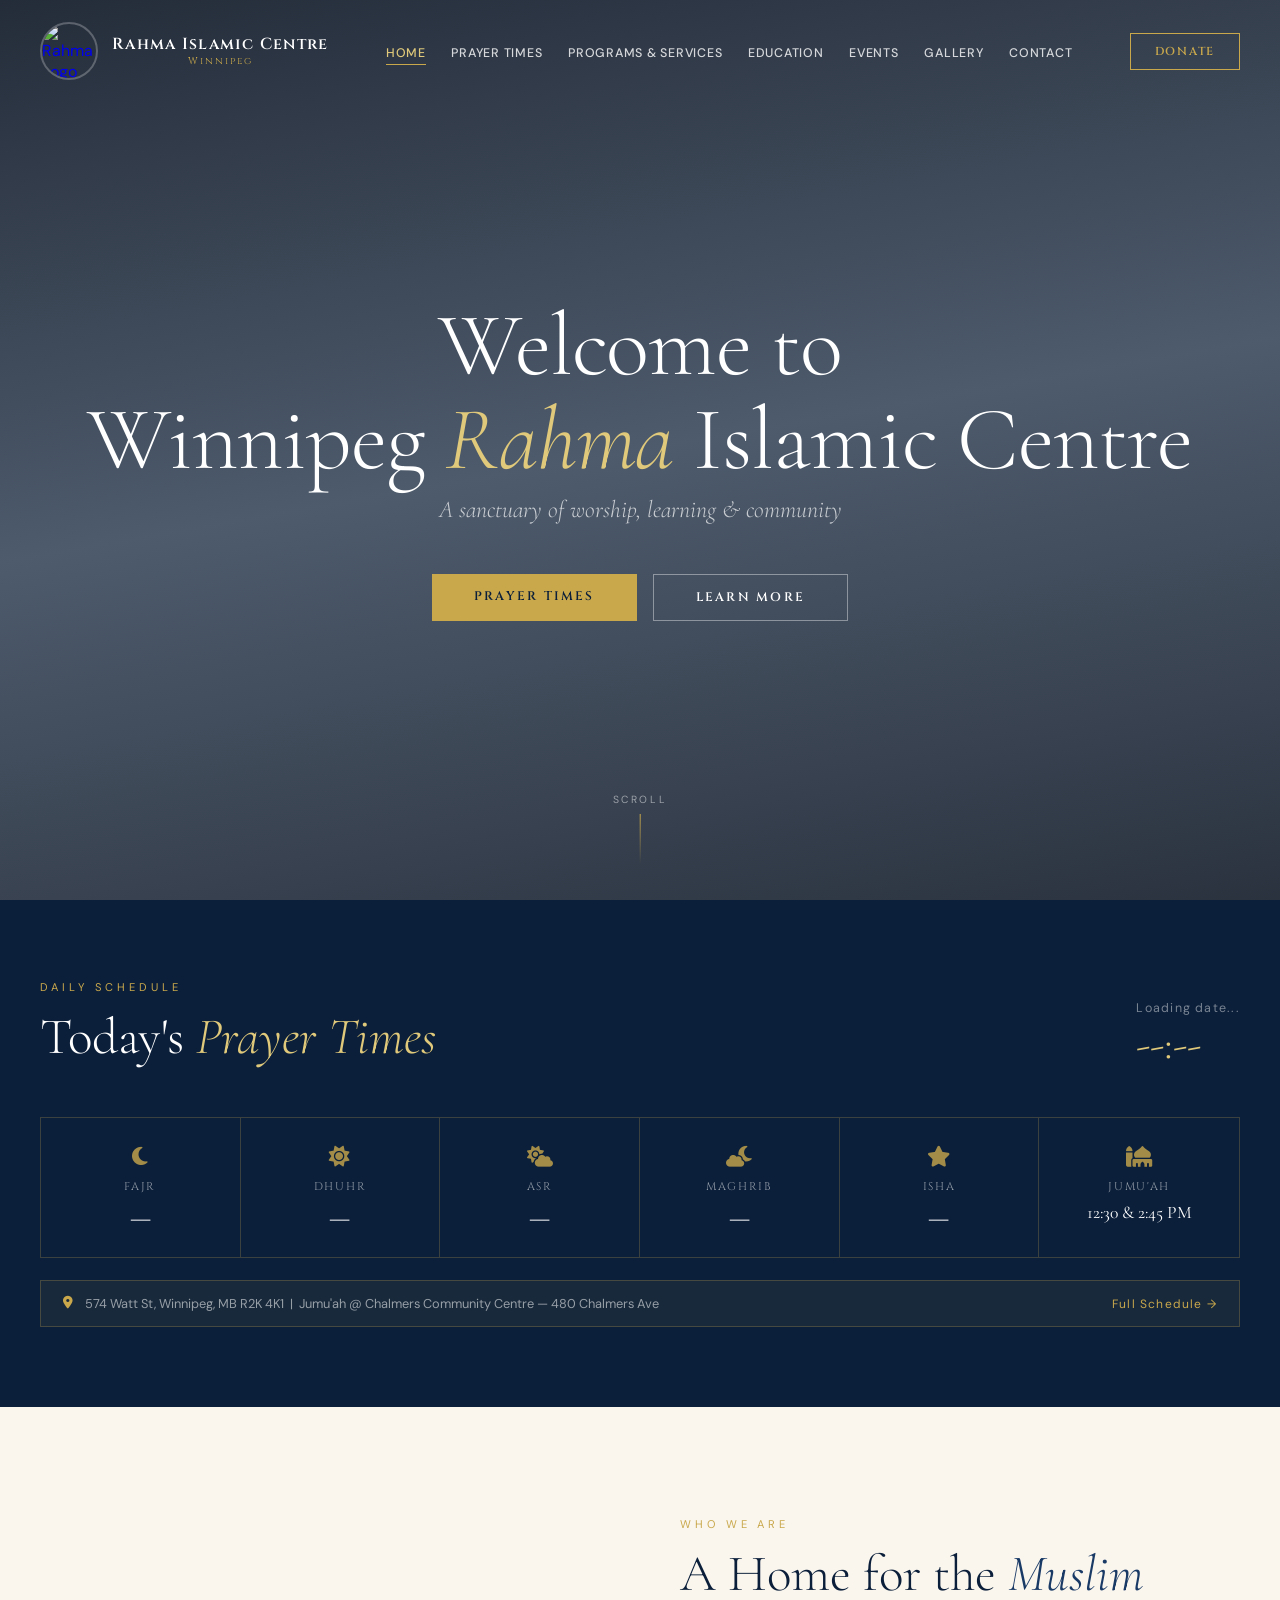
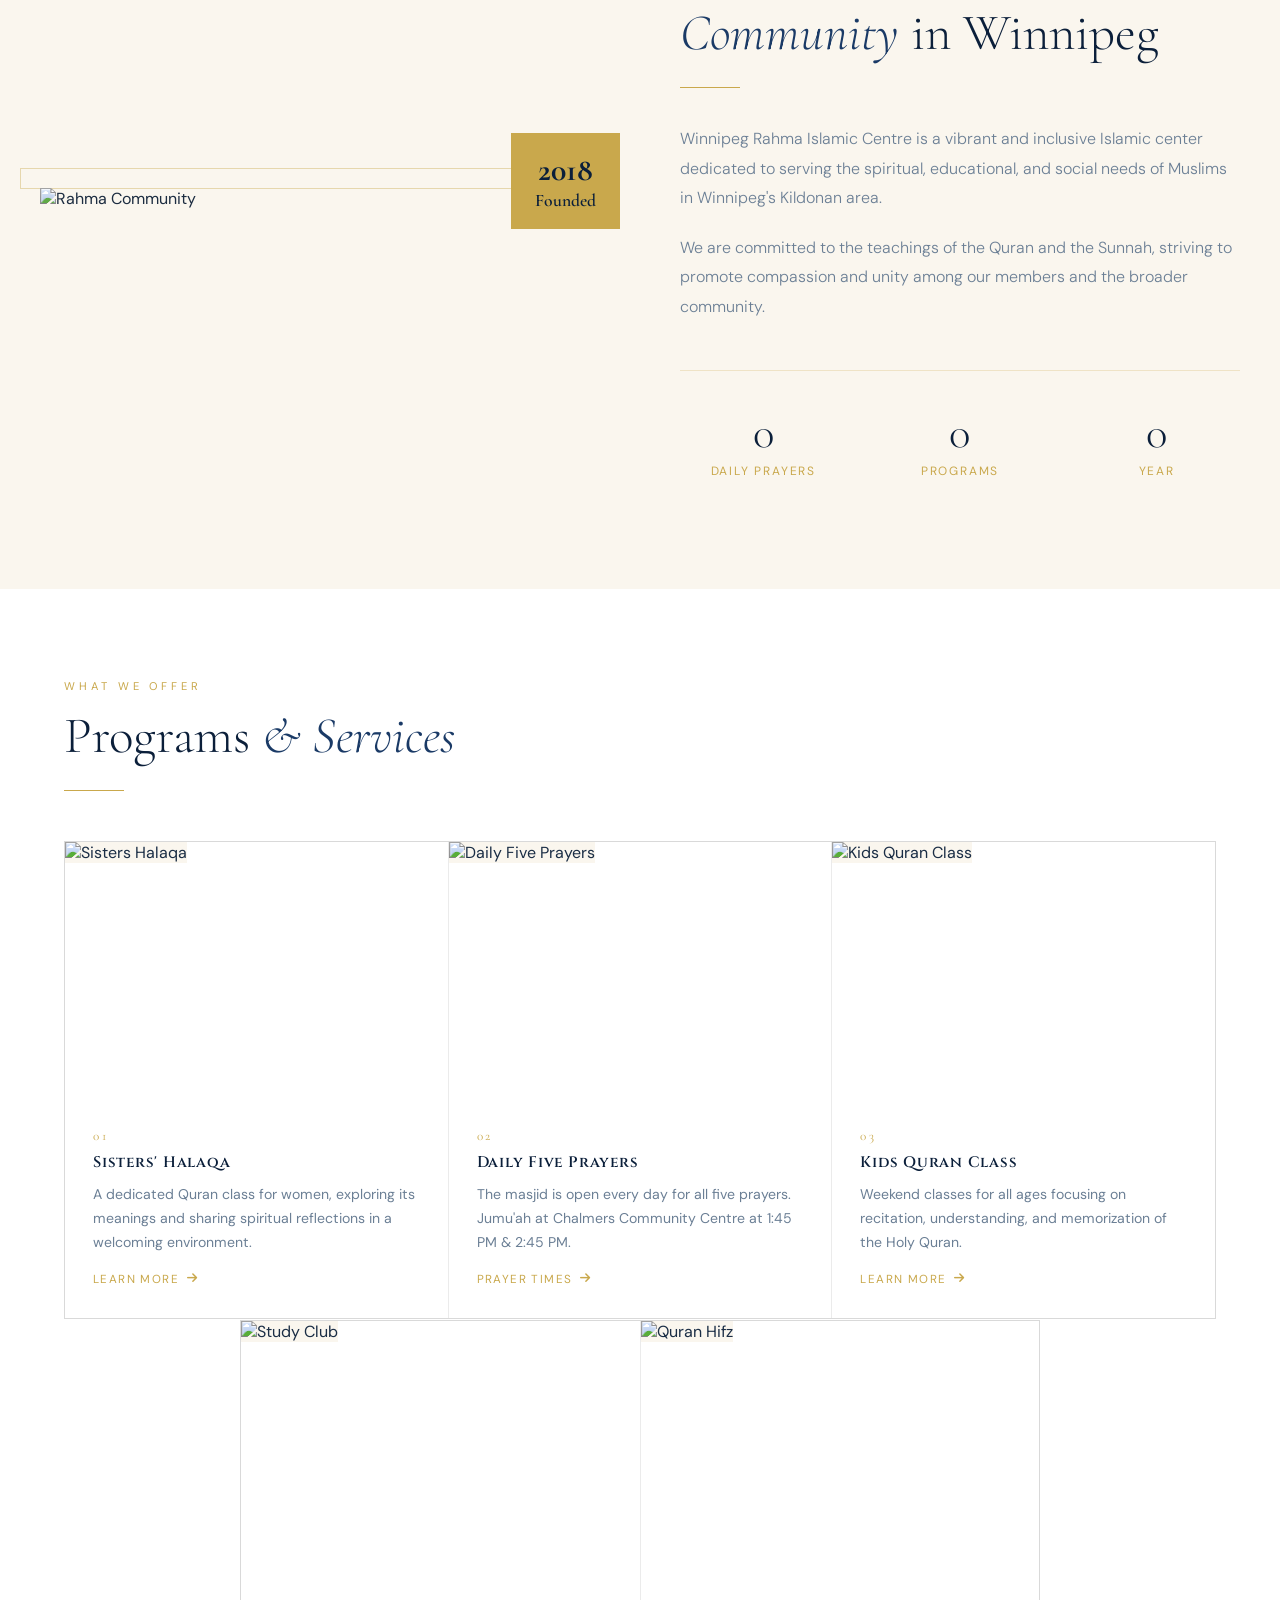
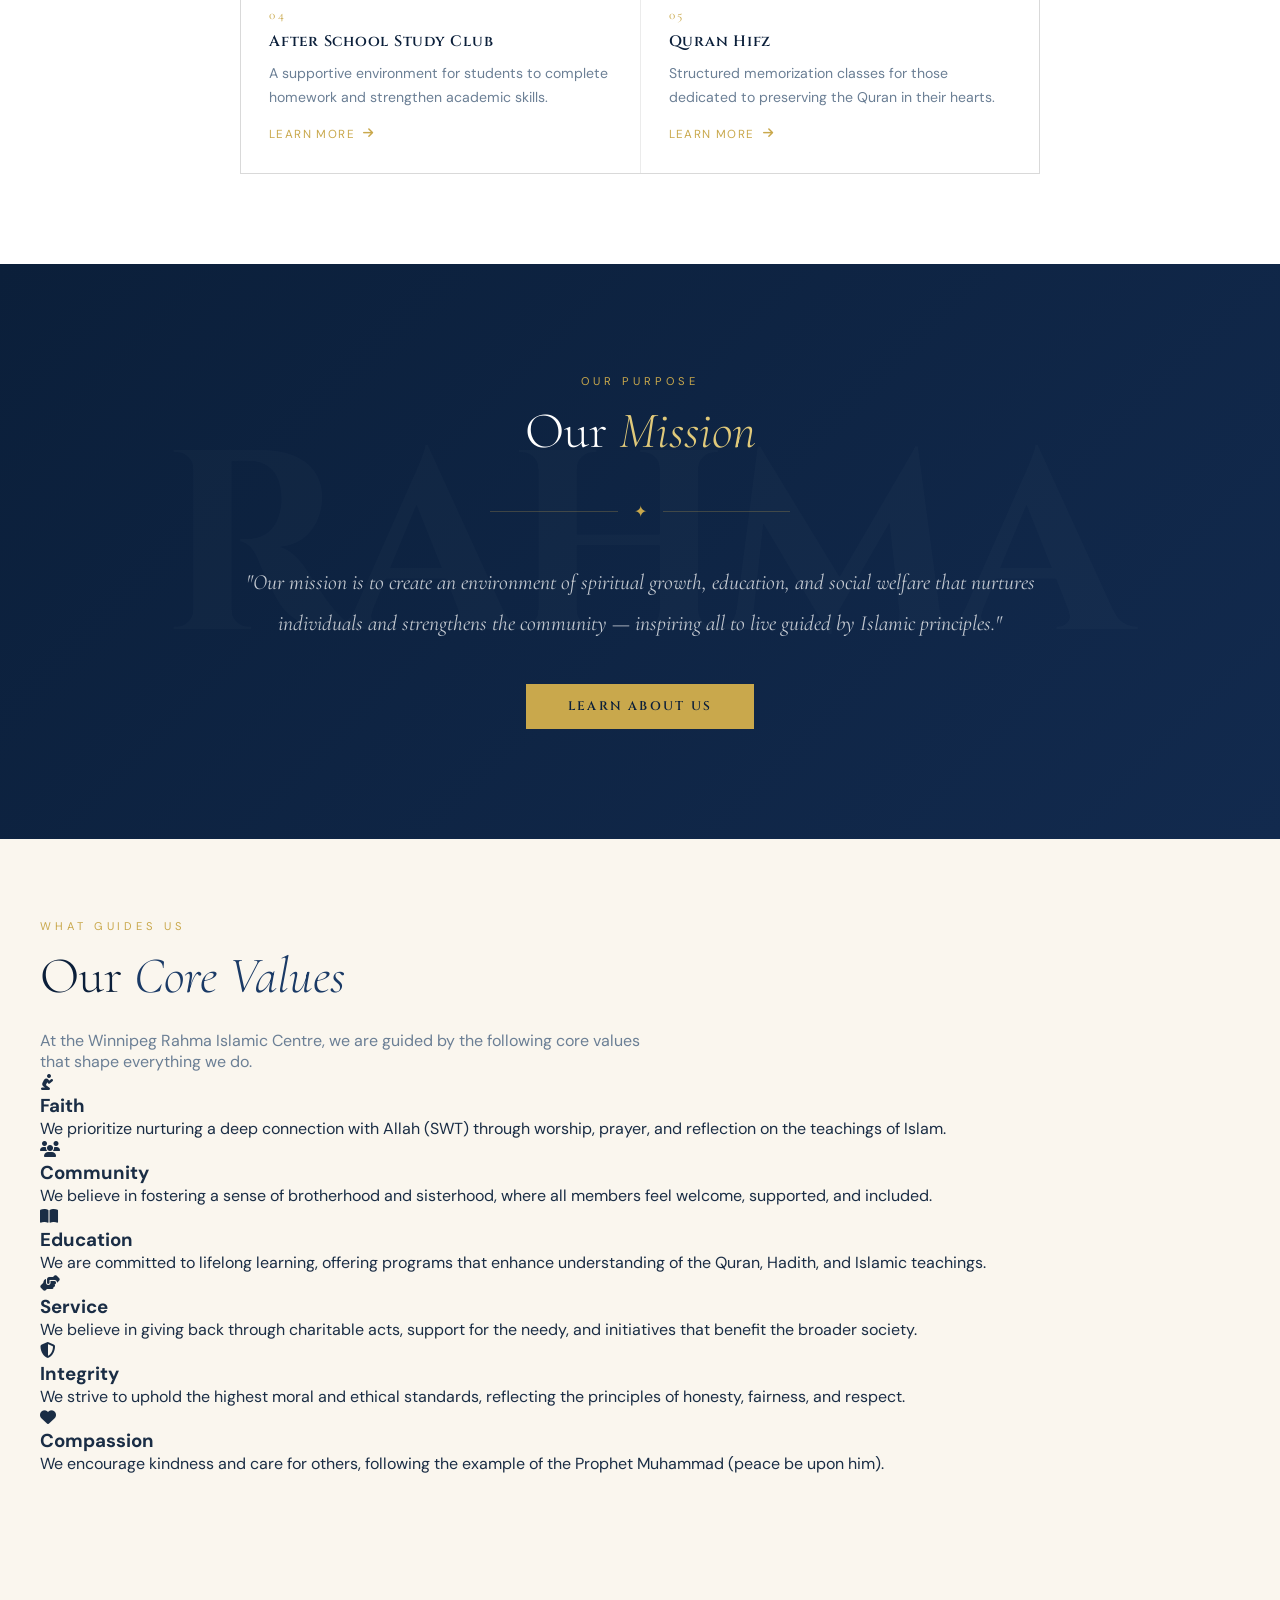
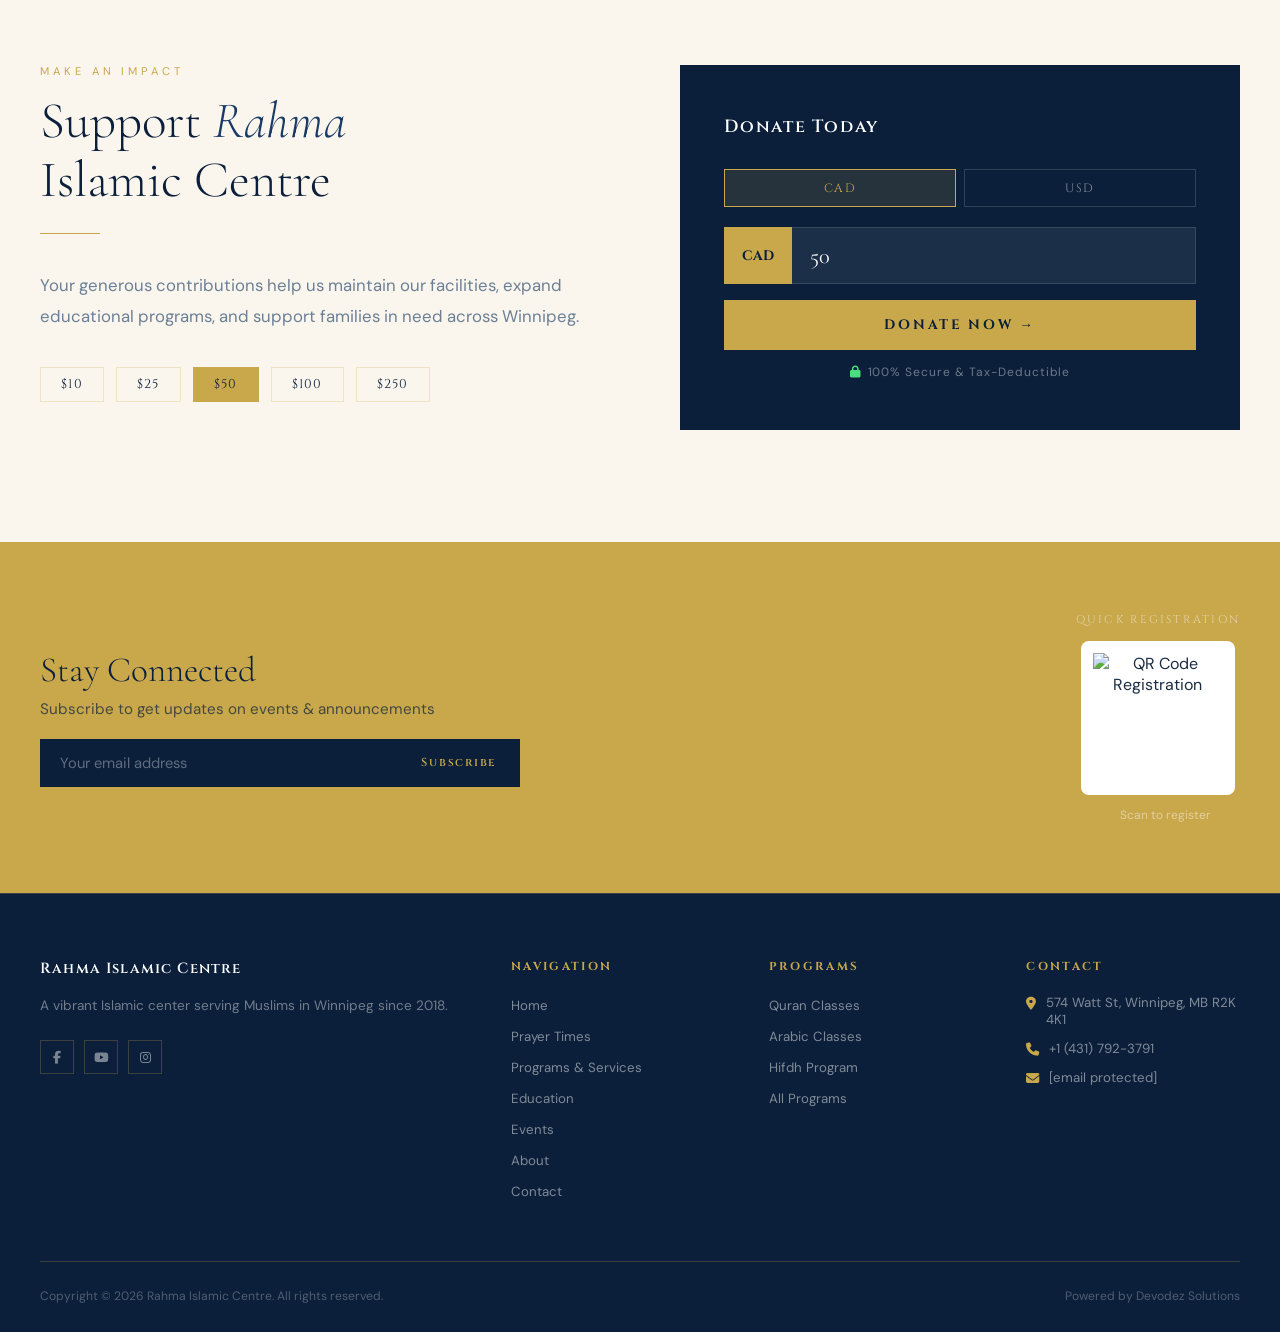
==== index.html @ acadf864 "fc" ====
<!DOCTYPE html>
<html lang="en">
<head>
    <meta charset="UTF-8">
    <meta name="viewport" content="width=device-width, initial-scale=1.0">
    <title>Rahma Islamic Centre — Winnipeg</title>
    <link rel="icon" type="image/png" href="logo.png">
    <link rel="preconnect" href="https://fonts.googleapis.com">
    <link rel="preconnect" href="https://fonts.gstatic.com" crossorigin>
    <link href="https://fonts.googleapis.com/css2?family=Cormorant+Garamond:ital,wght@0,300;0,400;0,600;1,300;1,400&family=Cinzel:wght@400;600;700&family=DM+Sans:wght@300;400;500&display=swap" rel="stylesheet">
    <link rel="stylesheet" href="https://cdnjs.cloudflare.com/ajax/libs/font-awesome/6.4.0/css/all.min.css">
    <link rel="stylesheet" href="style.css">
    <style>
        /* ===== HERO ===== */
        .hero { position: relative; height: 100vh; min-height: 700px; display: flex; align-items: center; justify-content: center; overflow: hidden; }
        .hero-bg { position: absolute; inset: 0; background: url('masjid.png') center/cover no-repeat; }
        .hero-overlay { position: absolute; inset: 0; background: linear-gradient(170deg, rgba(6,16,32,0.88) 0%, rgba(11,31,58,0.72) 50%, rgba(6,16,32,0.85) 100%); }
        .hero-pattern { position:absolute; inset:-60%; border: 1px solid rgba(201,168,76,0.15);   opacity: 0.07; pointer-events: none; z-index: 1; animation: patternSpin 80s linear infinite; }
        .hero-content { position: relative; z-index: 2; text-align: center; padding: 0 24px; animation: fadeUp 1.2s ease 0.5s both; }
        @keyframes fadeUp { from { opacity:0; transform:translateY(30px); } to { opacity:1; transform:translateY(0); } }
        .hero-eyebrow { font-family: 'DM Sans', sans-serif; font-size: 0.75rem; font-weight: 400; letter-spacing: 0.35em; text-transform: uppercase; color: var(--gold); margin-bottom: 20px; }
        .hero-title { font-family: 'Cormorant Garamond', serif; font-size: clamp(3rem, 7vw, 6.5rem); font-weight: 300; color: var(--white); line-height: 1.05; margin-bottom: 8px; letter-spacing: -0.01em; }
        .hero-title em { font-style: italic; color: var(--gold-light); }
        .hero-subtitle { font-family: 'Cormorant Garamond', serif; font-size: clamp(1rem, 2.5vw, 1.5rem); font-weight: 300; color: rgba(255,255,255,0.7); margin-bottom: 50px; font-style: italic; }
        .hero-ctas { display: flex; gap: 16px; justify-content: center; flex-wrap: wrap; }
        .hero-scroll { position: absolute; bottom: 36px; left: 50%; transform: translateX(-50%); display: flex; flex-direction: column; align-items: center; gap: 8px; cursor: pointer; z-index: 2; }
        .hero-scroll span { font-size: 0.65rem; letter-spacing: 0.25em; text-transform: uppercase; color: rgba(255,255,255,0.5); }
        .scroll-line { width: 1px; height: 50px; background: linear-gradient(var(--gold), transparent); animation: scrollAnim 2s ease-in-out infinite; }
        @keyframes patternSpin {
          from { transform: rotate(0deg); }
          to   { transform: rotate(360deg); }
        }
        @keyframes scrollAnim { 0%,100%{opacity:0;transform:scaleY(0);transform-origin:top} 50%{opacity:1;transform:scaleY(1)} }

        /* ===== ABOUT (homepage) ===== */
        .about-section { background: var(--cream); }
        .about-grid { display: grid; grid-template-columns: 1fr 1fr; gap: 80px; align-items: center; }
        .about-img-wrap { position: relative; }
        .about-img-wrap img { width: 100%; display: block; filter: grayscale(15%); position: relative; z-index: 1; }
        .about-img-wrap::before { content: ''; position: absolute; top: -20px; left: -20px; right: 20px; bottom: 20px; border: 1px solid var(--gold); opacity: 0.4; z-index: 0; pointer-events: none; }
        .about-year { position: absolute; bottom: -20px; right: -20px; z-index: 2; background: var(--gold); color: var(--navy); padding: 18px 24px; font-family: 'Cormorant Garamond', serif; font-size: 1.1rem; font-weight: 600; text-align: center; line-height: 1.2; }
        .about-year strong { display: block; font-size: 2rem; }
        .about-text p { font-family: 'DM Sans', sans-serif; font-size: 1rem; line-height: 1.85; color: var(--muted); margin-bottom: 20px; font-weight: 300; }
        .about-stats { display: grid; grid-template-columns: repeat(3, 1fr); gap: 30px; margin-top: 48px; padding-top: 40px; border-top: 1px solid var(--border); }
        .stat-item { text-align: center; }
        .stat-number { font-family: 'Cormorant Garamond', serif; font-size: 2.8rem; font-weight: 300; color: var(--navy); line-height: 1; display: block; }
        .stat-label { font-size: 0.75rem; letter-spacing: 0.15em; text-transform: uppercase; color: var(--gold); margin-top: 8px; display: block; }

        /* ===== MISSION ===== */
        .mission-section { background: linear-gradient(135deg, var(--navy) 0%, var(--navy-mid) 100%); padding: 110px 24px; position: relative; overflow: hidden; }
        .mission-pattern { position:absolute; inset:-60%; border: 1px solid rgba(201,168,76,0.15);   opacity: 0.05; pointer-events: none; animation: patternSpin 80s linear infinite; }
        .mission-bg-text { position: absolute; top: 50%; left: 50%; transform: translate(-50%, -50%); font-family: 'Cinzel', serif; font-size: 20vw; font-weight: 700; color: rgba(255,255,255,0.02); pointer-events: none; white-space: nowrap; letter-spacing: -0.05em; }
        .mission-inner { position: relative; z-index: 1; max-width: 800px; margin: 0 auto; text-align: center; }
        .mission-divider { display: flex; align-items: center; gap: 16px; margin: 40px auto; max-width: 300px; }
        .mission-divider::before, .mission-divider::after { content: ''; flex: 1; height: 1px; background: var(--border); }
        .mission-gem { color: var(--gold); }
        .mission-inner p { font-family: 'Cormorant Garamond', serif; font-size: 1.35rem; font-style: italic; color: rgba(255,255,255,0.75); line-height: 1.9; }

        /* ===== DONATE (homepage) ===== */
        .donate-section { background: var(--cream); padding: 110px 24px; }
        .donate-inner { display: grid; grid-template-columns: 1fr 1fr; gap: 80px; align-items: center; }
        .donate-text p { font-size: 1.05rem; line-height: 1.8; color: var(--muted); margin-bottom: 36px; }
        .donate-amount-preview { display: flex; gap: 12px; flex-wrap: wrap; margin-bottom: 30px; }
        .amount-pill { padding: 8px 20px; border: 1px solid var(--border); font-family: 'Cinzel', serif; font-size: 0.8rem; letter-spacing: 0.1em; color: var(--navy); cursor: pointer; background: transparent; transition: all 0.3s; }
        .amount-pill:hover, .amount-pill.selected { background: var(--gold); border-color: var(--gold); color: var(--navy); }
        .donate-form-box { background: var(--navy); padding: 50px 44px; }
        .donate-form-box h3 { font-family: 'Cinzel', serif; font-size: 1.1rem; font-weight: 600; color: var(--white); letter-spacing: 0.1em; margin-bottom: 30px; }
        .donate-input-row { display: flex; margin-bottom: 16px; }
        .currency-tag { background: var(--gold); color: var(--navy); padding: 14px 18px; font-family: 'Cinzel', serif; font-size: 0.85rem; font-weight: 700; display: flex; align-items: center; flex-shrink: 0; }
        .donate-input { flex: 1; background: rgba(255,255,255,0.07); border: 1px solid rgba(255,255,255,0.12); border-left: none; color: var(--white); padding: 14px 18px; font-family: 'Cormorant Garamond', serif; font-size: 1.4rem; outline: none; transition: border-color 0.3s; }
        .donate-input:focus { border-color: var(--gold); }
        .donate-input::placeholder { color: rgba(255,255,255,0.25); font-size: 1rem; }
        .donate-submit { width: 100%; background: var(--gold); color: var(--navy); border: none; padding: 16px; font-family: 'Cinzel', serif; font-size: 0.85rem; font-weight: 700; letter-spacing: 0.2em; text-transform: uppercase; cursor: pointer; transition: all 0.3s; margin-bottom: 14px; }
        .donate-submit:hover { background: var(--gold-light); }
        .secure-tag { font-size: 0.75rem; color: rgba(255,255,255,0.4); text-align: center; letter-spacing: 0.08em; }
        .secure-tag i { color: #4ade80; margin-right: 6px; }

        /* ===== RESPONSIVE ===== */
        @media (max-width: 900px) { .about-grid, .donate-inner { grid-template-columns: 1fr; gap: 50px; } .about-img-wrap { max-width: 500px; } .about-stats { grid-template-columns: 1fr 1fr; } }
        @media (max-width: 600px) { .about-stats { grid-template-columns: 1fr; } .donate-form-box { padding: 36px 24px; } }
    </style>

    <!-- DROPDOWN NAV CSS -->
    <style>
    /* ── nav-links: chaque li devient relatif pour ancrer le dropdown ── */
    .nav-links li { position: relative; }

    /* ── Le dropdown ── */
    .nav-drop {
        display: block;
        visibility: hidden;
        opacity: 0;
        pointer-events: none;
        position: absolute;
        top: calc(100% + 14px);
        left: 50%;
        transform: translateX(-50%) translateY(-6px);
        min-width: 210px;
        background: rgba(11,31,58,0.97);
        backdrop-filter: blur(20px);
        border: 1px solid rgba(201,168,76,0.25);
        border-top: 2px solid var(--gold);
        z-index: 2000;
        transition: opacity 0.22s ease, transform 0.22s ease, visibility 0.22s;
        padding: 8px 0;
    }

    /* Petit pont invisible pour éviter le gap hover */
    .nav-links li::before {
        content: '';
        position: absolute;
        top: 100%;
        left: 0;
        width: 100%;
        height: 14px;
    }


    /* Afficher au hover */
    .nav-links li:hover > .nav-drop {
        visibility: visible;
        opacity: 1;
        pointer-events: auto;
        transform: translateX(-50%) translateY(0);
    }

    /* Items dans le dropdown */
    .nav-drop a {
        display: flex !important;
        align-items: center;
        gap: 10px;
        padding: 10px 20px;
        font-family: 'DM Sans', sans-serif !important;
        font-size: 0.76rem !important;
        font-weight: 400 !important;
        color: rgba(255,255,255,0.72) !important;
        text-transform: uppercase !important;
        letter-spacing: 0.06em !important;
        white-space: nowrap;
        text-decoration: none;
        transition: all 0.2s !important;
        border-bottom: 1px solid rgba(201,168,76,0.07);
    }
    .nav-drop a:last-child { border-bottom: none; }
    .nav-drop a::after { display: none !important; }  /* Supprimer la ligne soulignée du nav global */
    .nav-drop a i {
        width: 16px;
        color: var(--gold);
        font-size: 0.72rem;
        opacity: 0.85;
        flex-shrink: 0;
    }
    .nav-drop a:hover {
        background: rgba(201,168,76,0.09) !important;
        color: var(--gold-light) !important;
        padding-left: 26px !important;
    }
    .nav-drop a:hover i { opacity: 1; }
    </style>
    <!-- /DROPDOWN NAV CSS -->
</head>
<body>

    <div id="loader"><div class="loader-text">RAHMA</div><div class="loader-bar"><div class="loader-fill"></div></div></div>

        <div class="mobile-menu" id="mobileMenu">
        <a href="index.html" class="active" onclick="closeMobile()">Home</a>
        <a href="prayer-times.html"  onclick="closeMobile()">Prayer Times</a>
        <a href="programs.html"  onclick="closeMobile()">Programs &amp; Services</a>
        <a href="education.html"  onclick="closeMobile()">Education</a>
        <a href="events.html"  onclick="closeMobile()">Events</a>
        <a href="gallery.html"  onclick="closeMobile()">Gallery</a>
        <a href="contact.html"  onclick="closeMobile()">Contact</a>
        <a href="donate.html" class="mobile-donate" onclick="closeMobile()">Donate</a>
    </div>

    <nav class="navbar" id="navbar">
        <div class="navbar-inner">
            <a href="index.html" class="logo-wrap">
                <img src="logo.png" alt="Rahma Logo" class="logo-img">
                <div class="logo-text">Rahma Islamic Centre<span>Winnipeg</span></div>
            </a>
                        <ul class="nav-links">
                <li><a href="index.html" class="active">Home</a><div class="nav-drop"><a href="index.html#about"><i class="fas fa-users"></i>Who We Are</a><a href="index.html#mission"><i class="fas fa-bullseye"></i>Our Mission</a><a href="index.html#values"><i class="fas fa-heart"></i>Core Values</a></div></li>
                <li><a href="prayer-times.html" >Prayer Times</a><div class="nav-drop"><a href="prayer-times.html#prayer"><i class="fas fa-clock"></i>Today's Prayer Times</a><a href="prayer-times.html#schedule"><i class="fas fa-calendar-alt"></i>Monthly Schedule</a><a href="prayer-times.html#jumuah"><i class="fas fa-mosque"></i>Jumu'ah Info</a></div></li>
                <li><a href="programs.html" >Programs &amp; Services</a><div class="nav-drop"><a href="programs.html"><i class="fas fa-th-large"></i>All Programs</a><a href="activities.html"><i class="fas fa-running"></i>Activities &amp; Classes</a><a href="programs.html#foodbank"><i class="fas fa-hand-holding-heart"></i>Food Bank</a><a href="programs.html#counseling"><i class="fas fa-comments"></i>Spiritual Counseling</a></div></li>
                <li><a href="education.html" >Education</a><div class="nav-drop"><a href="education.html"><i class="fas fa-book-open"></i>All Classes</a><a href="education.html#adult-quran"><i class="fas fa-quran"></i>Adult Quran Class</a><a href="education.html#kids-quran"><i class="fas fa-child"></i>Kids Quran Class</a><a href="education.html#hifdh"><i class="fas fa-star"></i>Hifdh Program</a><a href="education.html#arabic"><i class="fas fa-language"></i>Arabic Class</a></div></li>
                <li><a href="events.html" >Events</a><div class="nav-drop"><a href="events.html"><i class="fas fa-calendar-star"></i>Upcoming Events</a><a href="events.html#ramadan"><i class="fas fa-moon"></i>Ramadan Programs</a><a href="events.html#eid"><i class="fas fa-gift"></i>Eid Celebrations</a><a href="newsletter.html"><i class="fas fa-envelope"></i>Newsletter</a></div></li>
                <li><a href="gallery.html" >Gallery</a></li>
                <li><a href="contact.html" >Contact</a><div class="nav-drop"><a href="contact.html#form"><i class="fas fa-paper-plane"></i>Send a Message</a><a href="contact.html#location"><i class="fas fa-map-marker-alt"></i>Location &amp; Hours</a></div></li>
            </ul>
            <a href="donate.html" class="nav-donate">Donate</a>
            <div class="hamburger" id="hamburger" onclick="toggleMobile()"><span></span><span></span><span></span></div>
        </div>
    </nav>

    <!-- HERO -->
    <section class="hero">
        <div class="hero-bg"></div>
        <div class="hero-overlay"></div>
        <div class="hero-pattern"></div>
        <div class="hero-content">
            <p class="hero-eyebrow">  </p>
            <h1 class="hero-title">Welcome to<br>Winnipeg <em>Rahma</em> Islamic Centre</h1>
            <p class="hero-subtitle">A sanctuary of worship, learning &amp; community</p>
            <div class="hero-ctas">
                <a href="prayer-times.html" class="btn-primary">Prayer Times</a>
                <a href="about.html" class="btn-outline">Learn More</a>
            </div>
        </div>
        <div class="hero-scroll" onclick="document.getElementById('prayer').scrollIntoView({behavior:'smooth'})">
            <span>Scroll</span><div class="scroll-line"></div>
        </div>
    </section>

    <!-- PRAYER TIMES -->
    <section class="prayer-section" id="prayer">
        <div class="prayer-pattern"></div>
        <div class="container">
            <div class="prayer-top">
                <div>
                    <span class="section-label">Daily Schedule</span>
                    <h2 class="section-title" style="color:var(--white);margin-bottom:0;">Today's <em style="color:var(--gold-light)">Prayer Times</em></h2>
                </div>
                <div class="prayer-live">
                    <div class="prayer-date-display" id="prayerDate">Loading date...</div>
                    <div class="prayer-clock" id="currentTime">--:--</div>
                </div>
            </div>
            <div class="prayer-cards">
                <div class="prayer-card-item" id="card-fajr"><i class="fas fa-moon prayer-icon"></i><div class="prayer-name">Fajr</div><div class="prayer-time-val" id="fajr-time">—</div></div>
                <div class="prayer-card-item" id="card-dhuhr"><i class="fas fa-sun prayer-icon"></i><div class="prayer-name">Dhuhr</div><div class="prayer-time-val" id="dhuhr-time">—</div></div>
                <div class="prayer-card-item" id="card-asr"><i class="fas fa-cloud-sun prayer-icon"></i><div class="prayer-name">Asr</div><div class="prayer-time-val" id="asr-time">—</div></div>
                <div class="prayer-card-item" id="card-maghrib"><i class="fas fa-cloud-moon prayer-icon"></i><div class="prayer-name">Maghrib</div><div class="prayer-time-val" id="maghrib-time">—</div></div>
                <div class="prayer-card-item" id="card-isha"><i class="fas fa-star prayer-icon"></i><div class="prayer-name">Isha</div><div class="prayer-time-val" id="isha-time">—</div></div>
                <div class="prayer-card-item"><i class="fas fa-mosque prayer-icon"></i><div class="prayer-name">Jumu'ah</div><div class="prayer-time-val" style="font-size:1.1rem;">12:30 &amp; 2:45 PM</div></div>
            </div>
            <div class="prayer-location-bar">
                <i class="fas fa-map-marker-alt"></i>
                <span>574 Watt St, Winnipeg, MB R2K 4K1 &nbsp;|&nbsp; Jumu'ah @ Chalmers Community Centre — 480 Chalmers Ave</span>
                <a href="prayer-times.html">Full Schedule →</a>
            </div>
        </div>
    </section>

    <!-- ABOUT -->
    <section class="about-section" id="about" style="padding:110px 24px;">
        <div class="container">
            <div class="about-grid">
                <div class="about-img-wrap reveal">
                    <img src="mosque.jpg" alt="Rahma Community">
                    <div class="about-year"><strong>2018</strong>Founded</div>
                </div>
                <div class="about-text">
                    <span class="section-label reveal">Who We Are</span>
                    <h2 class="section-title reveal">A Home for the <em>Muslim Community</em> in Winnipeg</h2>
                    <div class="divider reveal"></div>
                    <p class="reveal">Winnipeg Rahma Islamic Centre is a vibrant and inclusive Islamic center dedicated to serving the spiritual, educational, and social needs of Muslims in Winnipeg's Kildonan area.</p>
                    <p class="reveal reveal-delay-1">We are committed to the teachings of the Quran and the Sunnah, striving to promote compassion and unity among our members and the broader community.</p>
                    <div class="about-stats reveal reveal-delay-2">
                        <div class="stat-item"><span class="stat-number" data-target="5">0</span><span class="stat-label">Daily Prayers</span></div>
                        <div class="stat-item"><span class="stat-number" data-target="5">0</span><span class="stat-label">Programs</span></div>
                        <div class="stat-item"><span class="stat-number" data-target="2018">0</span><span class="stat-label"> Year</span></div>
                    </div>
                </div>
            </div>
        </div>
    </section>

    <!-- SERVICES -->
    <section style="background:var(--white);padding:90px 0;background-image:url('pattern.png');background-size:400px auto;background-repeat:repeat;background-attachment:fixed;">
        <div class="container" style="padding:0 24px;">
            <div style="margin-bottom:50px;">
                <span class="section-label reveal">What We Offer</span>
                <h2 class="section-title reveal">Programs <em>&amp; Services</em></h2>
                <div class="divider reveal"></div>
            </div>
            <div class="services-grid reveal">
                <div class="service-item"><div class="service-img"><img src="sisters_-halaqa.webp" alt="Sisters Halaqa"></div><div class="service-body"><span class="service-num">01</span><h3>Sisters' Halaqa</h3><p>A dedicated Quran class for women, exploring its meanings and sharing spiritual reflections in a welcoming environment.</p><a href="activities.html" class="service-arrow">Learn more <i class="fas fa-arrow-right"></i></a></div></div>
                <div class="service-item"><div class="service-img"><img src="Daily-five.png" alt="Daily Five Prayers"></div><div class="service-body"><span class="service-num">02</span><h3>Daily Five Prayers</h3><p>The masjid is open every day for all five prayers. Jumu'ah at Chalmers Community Centre at 1:45 PM &amp; 2:45 PM.</p><a href="prayer-times.html" class="service-arrow">Prayer times <i class="fas fa-arrow-right"></i></a></div></div>
                <div class="service-item"><div class="service-img"><img src="kids-quran-class.png" alt="Kids Quran Class"></div><div class="service-body"><span class="service-num">03</span><h3>Kids Quran Class</h3><p>Weekend classes for all ages focusing on recitation, understanding, and memorization of the Holy Quran.</p><a href="activities.html" class="service-arrow">Learn more <i class="fas fa-arrow-right"></i></a></div></div>
            </div>
            <div class="services-grid services-grid-2 reveal" style="margin-top:1px;">
                <div class="service-item"><div class="service-img"><img src="after-school-study-club.png" alt="Study Club"></div><div class="service-body"><span class="service-num">04</span><h3>After School Study Club</h3><p>A supportive environment for students to complete homework and strengthen academic skills.</p><a href="activities.html" class="service-arrow">Learn more <i class="fas fa-arrow-right"></i></a></div></div>
                <div class="service-item"><div class="service-img"><img src="Quran-Hifz.png" alt="Quran Hifz"></div><div class="service-body"><span class="service-num">05</span><h3>Quran Hifz</h3><p>Structured memorization classes for those dedicated to preserving the Quran in their hearts.</p><a href="activities.html" class="service-arrow">Learn more <i class="fas fa-arrow-right"></i></a></div></div>
            </div>
        </div>
    </section>

    <!-- MISSION -->
    <section class="mission-section" id="mission">
        <div class="mission-pattern"></div>
        <div class="mission-bg-text">RAHMA</div>
        <div class="mission-inner">
            <span class="section-label reveal" style="display:block;text-align:center;">Our Purpose</span>
            <h2 class="section-title reveal" style="color:var(--white);text-align:center;">Our <em style="color:var(--gold-light)">Mission</em></h2>
            <div class="mission-divider reveal"><span class="mission-gem">✦</span></div>
            <p class="reveal">"Our mission is to create an environment of spiritual growth, education, and social welfare that nurtures individuals and strengthens the community — inspiring all to live guided by Islamic principles."</p>
            <div style="margin-top:40px;text-align:center;" class="reveal reveal-delay-2"><a href="about.html" class="btn-primary">Learn About Us</a></div>
        </div>
    </section>

    <section class="values-section" id="values">
        <div class="container">
            <span class="section-label reveal">What Guides Us</span>
            <h2 class="section-title reveal">Our <em>Core Values</em></h2>
            <p class="reveal" style="color:var(--muted);max-width:600px;">At the Winnipeg Rahma Islamic Centre, we are guided by the following core values that shape everything we do.</p>
            <div class="values-grid">
                <div class="value-item reveal"><div class="value-icon"><i class="fas fa-pray"></i></div><h3>Faith</h3><p>We prioritize nurturing a deep connection with Allah (SWT) through worship, prayer, and reflection on the teachings of Islam.</p></div>
                <div class="value-item reveal reveal-delay-1"><div class="value-icon"><i class="fas fa-users"></i></div><h3>Community</h3><p>We believe in fostering a sense of brotherhood and sisterhood, where all members feel welcome, supported, and included.</p></div>
                <div class="value-item reveal reveal-delay-2"><div class="value-icon"><i class="fas fa-book-open"></i></div><h3>Education</h3><p>We are committed to lifelong learning, offering programs that enhance understanding of the Quran, Hadith, and Islamic teachings.</p></div>
                <div class="value-item reveal reveal-delay-1"><div class="value-icon"><i class="fas fa-hands-helping"></i></div><h3>Service</h3><p>We believe in giving back through charitable acts, support for the needy, and initiatives that benefit the broader society.</p></div>
                <div class="value-item reveal reveal-delay-2"><div class="value-icon"><i class="fas fa-shield-alt"></i></div><h3>Integrity</h3><p>We strive to uphold the highest moral and ethical standards, reflecting the principles of honesty, fairness, and respect.</p></div>
                <div class="value-item reveal reveal-delay-3"><div class="value-icon"><i class="fas fa-heart"></i></div><h3>Compassion</h3><p>We encourage kindness and care for others, following the example of the Prophet Muhammad (peace be upon him).</p></div>
            </div>
        </div>
    </section>

    <!-- DONATE -->
    <section class="donate-section">
        <div class="container">
            <div class="donate-inner">
                <div class="donate-text">
                    <span class="section-label reveal">Make an Impact</span>
                    <h2 class="section-title reveal">Support <em>Rahma</em><br>Islamic Centre</h2>
                    <div class="divider reveal"></div>
                    <p class="reveal">Your generous contributions help us maintain our facilities, expand educational programs, and support families in need across Winnipeg.</p>
                    <div class="donate-amount-preview reveal">
                        <button class="amount-pill" onclick="setAmount(10,this)">$10</button>
                        <button class="amount-pill" onclick="setAmount(25,this)">$25</button>
                        <button class="amount-pill selected" onclick="setAmount(50,this)">$50</button>
                        <button class="amount-pill" onclick="setAmount(100,this)">$100</button>
                        <button class="amount-pill" onclick="setAmount(250,this)">$250</button>
                    </div>
                </div>
                <div class="donate-form-box reveal reveal-delay-2" style="position:relative;overflow:hidden;"><div class="donate-box-pattern"></div>
                    <h3>Donate Today</h3>
                    <div style="display:flex;gap:8px;margin-bottom:20px;">
                        <button onclick="setCurrency('CAD')" id="btnCAD" style="flex:1;padding:10px;background:rgba(201,168,76,0.15);border:1px solid var(--gold);color:var(--gold);font-family:Cinzel,serif;font-size:0.75rem;letter-spacing:0.12em;cursor:pointer;transition:all 0.3s;">CAD</button>
                        <button onclick="setCurrency('USD')" id="btnUSD" style="flex:1;padding:10px;background:transparent;border:1px solid rgba(255,255,255,0.15);color:rgba(255,255,255,0.5);font-family:Cinzel,serif;font-size:0.75rem;letter-spacing:0.12em;cursor:pointer;transition:all 0.3s;">USD</button>
                    </div>
                    <div class="donate-input-row">
                        <div class="currency-tag" id="currencyTag">CAD</div>
                        <input type="number" class="donate-input" id="donateAmt" value="50" placeholder="Enter amount" min="1">
                    </div>
                    <button class="donate-submit" onclick="processDonation()">Donate Now →</button>
                    <p class="secure-tag"><i class="fas fa-lock"></i>100% Secure &amp; Tax-Deductible</p>
                </div>
            </div>
        </div>
    </section>

    <!-- NEWSLETTER -->
    
    <!-- NEWSLETTER + QR FUSIONNÉS -->
    <section class="newsletter-section">
        <div class="container">
            <div class="nl-flex-wrap" style="display:flex;flex-wrap:wrap;gap:40px;align-items:center;justify-content:space-between;">

                <!-- Colonne gauche : newsletter -->
                <div style="flex:1;min-width:260px;">
                    <div class="newsletter-inner" style="flex-direction:column;align-items:flex-start;text-align:left;gap:20px;">
                        <div class="newsletter-text">
                            <h3>Stay Connected</h3>
                            <p>Subscribe to get updates on events &amp; announcements</p>
                        </div>
                        <form class="newsletter-form" onsubmit="subscribeNewsletter(event)" style="width:100%;max-width:480px;">
                            <input type="email" class="newsletter-input" placeholder="Your email address" required>
                            <button type="submit" class="newsletter-btn">Subscribe</button>
                        </form>
                    </div>
                </div>

                <!-- Colonne droite : QR code -->
                <div class="qr-col" style="text-align:center;padding-left:40px;border-left:1px solid rgba(201,168,76,0.25);flex-shrink:0;">
                    <p style="font-family:'Cinzel',serif;font-size:0.7rem;letter-spacing:0.2em;text-transform:uppercase;color:rgba(255,255,255,0.5);margin-bottom:14px;">Quick Registration</p>
                    <div style="display:inline-block;background:#fff;padding:12px;border-radius:8px;">
                        <img src="qr-register.jpeg" alt="QR Code Registration" style="width:130px;height:130px;display:block;">
                    </div>
                    <p style="margin-top:12px;font-size:0.75rem;color:rgba(255,255,255,0.45);">
                        <i class="fas fa-mobile-alt" style="color:var(--gold);margin-right:6px;"></i>Scan to register
                    </p>
                </div>

            </div>
        </div>
    </section>
    <footer class="footer"><div class="container">
        <div class="footer-grid">
            <div class="footer-brand"><span class="logo-text-footer">Rahma Islamic Centre</span><p>A vibrant Islamic center serving Muslims in Winnipeg since 2018.</p><div class="footer-social"><a href="#"><i class="fab fa-facebook-f"></i></a><a href="#"><i class="fab fa-youtube"></i></a><a href="#"><i class="fab fa-instagram"></i></a></div></div>
            <div class="footer-col"><h4>Navigation</h4><ul>
                <li><a href="index.html">Home</a></li><li><a href="prayer-times.html">Prayer Times</a></li>
                <li><a href="programs.html">Programs &amp; Services</a></li><li><a href="education.html">Education</a></li>
                <li><a href="events.html">Events</a></li><li><a href="about.html">About</a></li><li><a href="contact.html">Contact</a></li>
            </ul></div>
            <div class="footer-col"><h4>Programs</h4><ul>
                <li><a href="education.html">Quran Classes</a></li><li><a href="education.html">Arabic Classes</a></li>
                <li><a href="education.html">Hifdh Program</a></li><li><a href="programs.html">All Programs</a></li>
            </ul></div>
            <div class="footer-col"><h4>Contact</h4>
                <div class="contact-li"><i class="fas fa-map-marker-alt"></i><span>574 Watt St, Winnipeg, MB R2K 4K1</span></div>
                <div class="contact-li"><i class="fas fa-phone"></i><span>+1 (431) 792-3791</span></div>
                <div class="contact-li"><i class="fas fa-envelope"></i><span><a href="/cdn-cgi/l/email-protection#5d2f3c35303c342e313c30343e3e3833292f381d3a303c3431733e3230"><span class="__cf_email__" data-cfemail="8bf9eae3e6eae2f8e7eae6e2e8e8eee5fff9eecbece6eae2e7a5e8e4e6">[email&#160;protected]</span></a></span></div>
            </div>
        </div>
                        <div class="footer-bottom">
                <span>Copyright &copy; 2026 Rahma Islamic Centre. All rights reserved.</span>
                <span>Powered by Devodez Solutions</span>
            </div>
        </div>
    </footer>
    <script data-cfasync="false" src="/cdn-cgi/scripts/5c5dd728/cloudflare-static/email-decode.min.js"></script><script src="shared.js"></script>
    <script>
    /* ── HORLOGE + DATE — PAGE HOME ── */
    (function tickClock(){
        var el = document.getElementById('currentTime');
        var de = document.getElementById('prayerDate');
        var now = new Date();
        if (el) {
            var h = now.getHours(), m = now.getMinutes();
            var ampm = h >= 12 ? 'PM' : 'AM';
            el.textContent = (h%12||12) + ':' + String(m).padStart(2,'0') + ' ' + ampm;
        }
        if (de) de.textContent = now.toLocaleDateString('en-US', {weekday:'long', year:'numeric', month:'long', day:'numeric'});
        setTimeout(tickClock, 1000);
    })();

    /* ── PRAYER TIMES — PAGE HOME ── */
    (function() {
        function fmtTime(raw) {
            if (!raw) return '—';
            var t = raw.split(' ')[0].split(':');
            var h = parseInt(t[0]), m = t[1];
            return (h % 12 || 12) + ':' + m + ' ' + (h >= 12 ? 'PM' : 'AM');
        }

        async function loadHomePrayers() {
            var T = null;

            /* 1. Mawaqit */
            try {
                var r = await fetch('https://mawaqit.net/api/2.0/mosque/by-slug/rahma-islamic-centre-winnipeg/prayer-times');
                if (r.ok) {
                    var d = await r.json();
                    if (d.times && d.times.length >= 6) {
                        T = {Fajr:d.times[0], Dhuhr:d.times[2], Asr:d.times[3], Maghrib:d.times[4], Isha:d.times[5]};
                    }
                }
            } catch(e) {}

            /* 2. Aladhan fallback */
            if (!T) {
                try {
                    var now = new Date();
                    var url = 'https://api.aladhan.com/v1/timings/'
                        + now.getDate() + '-' + (now.getMonth()+1) + '-' + now.getFullYear()
                        + '?latitude=49.8951&longitude=-97.1384&method=2';
                    var res = await fetch(url, {mode:'cors'});
                    var data = await res.json();
                    if (data.code === 200) T = data.data.timings;
                } catch(e) {}
            }

            /* 3. Static fallback */
            if (!T) T = {Fajr:'06:12', Dhuhr:'12:41', Asr:'15:34', Maghrib:'18:09', Isha:'19:38'};

            /* Appliquer aux IDs home */
            var map = {Fajr:'fajr-time', Dhuhr:'dhuhr-time', Asr:'asr-time', Maghrib:'maghrib-time', Isha:'isha-time'};
            var cardMap = {Fajr:'card-fajr', Dhuhr:'card-dhuhr', Asr:'card-asr', Maghrib:'card-maghrib', Isha:'card-isha'};

            var nm = new Date().getHours()*60 + new Date().getMinutes();
            var active = 'Isha';
            ['Fajr','Dhuhr','Asr','Maghrib','Isha'].forEach(function(k) {
                var raw = T[k] || T[k.toLowerCase()] || '';
                var t24 = raw.split(' ')[0];
                var el = document.getElementById(map[k]);
                if (el) el.textContent = fmtTime(t24);
                if (t24) {
                    var p = t24.split(':').map(Number);
                    if (nm >= p[0]*60 + p[1]) active = k;
                }
            });

            /* Carte active */
            ['Fajr','Dhuhr','Asr','Maghrib','Isha'].forEach(function(k) {
                var el = document.getElementById(cardMap[k]);
                if (el) el.classList.toggle('active-prayer', k === active);
            });
        }

        document.addEventListener('DOMContentLoaded', loadHomePrayers);
    })();

    /* ── COUNTERS ANIMATION ── */
    document.addEventListener('DOMContentLoaded', function() {
        var nums = document.querySelectorAll('.stat-number[data-target]');
        var obs = new IntersectionObserver(function(entries) {
            entries.forEach(function(e) {
                if (!e.isIntersecting) return;
                var el = e.target;
                var target = parseInt(el.getAttribute('data-target'));
                var start = 0, duration = 1800;
                var step = function(ts) {
                    if (!start) start = ts;
                    var prog = Math.min((ts - start) / duration, 1);
                    el.textContent = Math.floor(prog * target);
                    if (prog < 1) requestAnimationFrame(step);
                    else el.t
---- style.css ----
/* ============================================================
   RAHMA ISLAMIC CENTRE — style.css  v3
   Global theme: spacing fixed, nav fixed, mobile fixed
============================================================ */

*, *::before, *::after { margin: 0; padding: 0; box-sizing: border-box; }

:root {
  --navy:        #0B1F3A;
  --navy-mid:    #122a4e;
  --navy-light:  #1a3a66;
  --gold:        #C9A84C;
  --gold-light:  #e0c97a;
  --gold-pale:   #f5e9c4;
  --cream:       #FAF6EE;
  --white:       #FFFFFF;
  --text:        #1a2d45;
  --muted:       #6b7f95;
  --border:      rgba(201,168,76,0.25);
}

html { scroll-behavior: smooth; }
body { font-family: 'DM Sans', sans-serif; background: var(--cream); color: var(--text); overflow-x: hidden; }

::-webkit-scrollbar { width: 5px; }
::-webkit-scrollbar-track { background: var(--navy); }
::-webkit-scrollbar-thumb { background: var(--gold); }

/* ===== LOADER ===== */
#loader {
  position: fixed; inset: 0; z-index: 99999;
  background: var(--navy);
  display: flex; align-items: center; justify-content: center;
  flex-direction: column; gap: 20px;
  transition: opacity 0.5s ease, visibility 0.5s ease;
}
#loader.hidden { opacity: 0; visibility: hidden; pointer-events: none; }
.loader-text { font-family: 'Cinzel', serif; color: var(--gold); font-size: 1.4rem; letter-spacing: 0.3em; animation: pulse 1.5s ease-in-out infinite; }
.loader-bar { width: 200px; height: 2px; background: rgba(201,168,76,0.2); overflow: hidden; }
.loader-fill { height: 100%; width: 0; background: linear-gradient(90deg, var(--gold), var(--gold-light)); animation: fillBar 1.8s ease forwards; }
@keyframes fillBar { to { width: 100%; } }
@keyframes pulse { 0%,100%{opacity:.5} 50%{opacity:1} }

/* ===== NAVBAR ===== */
.navbar {
  position: fixed; top: 0; left: 0; width: 100%;
  z-index: 1000; padding: 0 40px;
  transition: all 0.4s ease;
}
.navbar-inner {
  max-width: 1300px; margin: 0 auto;
  display: flex; align-items: center; justify-content: space-between;
  padding: 22px 0;
  border-bottom: 1px solid transparent;
  transition: all 0.4s ease;
}
.navbar.scrolled { background: rgba(11,31,58,0.97); backdrop-filter: blur(20px); }
.navbar.scrolled .navbar-inner { padding: 14px 0; border-bottom-color: var(--border); }

.logo-wrap { display: flex; align-items: center; gap: 14px; text-decoration: none; flex-shrink: 0; }
.logo-img {
  height: 58px; width: 58px;
  border-radius: 50%;
  object-fit: cover;
  border: 2px solid rgba(255,255,255,0.25);
  flex-shrink: 0;
}
.logo-text { font-family: 'Cinzel', serif; font-size: 1rem; font-weight: 600; color: var(--white); letter-spacing: 0.08em; line-height: 1.3; }
.logo-text span { display: block; font-size: 0.62rem; font-weight: 400; color: var(--gold); letter-spacing: 0.2em; text-align: center; }

.nav-links { display: flex; list-style: none; gap: 1.6rem; align-items: center; }
.nav-links a { font-family: 'DM Sans', sans-serif; font-size: 0.78rem; font-weight: 500; color: rgba(255,255,255,0.8); text-decoration: none; letter-spacing: 0.06em; text-transform: uppercase; position: relative; transition: color 0.3s; white-space: nowrap; }
.nav-links a::after { content: ''; position: absolute; bottom: -4px; left: 0; width: 0; height: 1px; background: var(--gold); transition: width 0.3s; }
.nav-links a:hover, .nav-links a.active { color: var(--gold-light); }
.nav-links a:hover::after, .nav-links a.active::after { width: 100%; }

.nav-donate { background: transparent; border: 1px solid var(--gold); color: var(--gold); padding: 10px 24px; font-family: 'Cinzel', serif; font-size: 0.72rem; font-weight: 600; letter-spacing: 0.15em; cursor: pointer; text-transform: uppercase; transition: all 0.3s; text-decoration: none; flex-shrink: 0; }
.nav-donate:hover { background: var(--gold); color: var(--navy); }

.hamburger { display: none; flex-direction: column; gap: 6px; cursor: pointer; flex-shrink: 0; padding: 4px; }
.hamburger span { width: 26px; height: 1.5px; background: var(--gold); display: block; transition: all 0.3s; }
.hamburger.active span:nth-child(1) { transform: rotate(45deg) translate(5px,5px); }
.hamburger.active span:nth-child(2) { opacity: 0; }
.hamburger.active span:nth-child(3) { transform: rotate(-45deg) translate(5px,-5px); }

/* ===== MOBILE MENU ===== */
.mobile-menu {
  display: none; position: fixed; inset: 0; z-index: 999;
  background: var(--navy);
  flex-direction: column; align-items: center; justify-content: center; gap: 2rem;
}
.mobile-menu.active { display: flex; }
.mobile-menu a { font-family: 'Cinzel', serif; font-size: 1.3rem; color: var(--white); text-decoration: none; letter-spacing: 0.1em; transition: color 0.3s; }
.mobile-menu a:hover { color: var(--gold); }
.mobile-menu .mobile-donate { color: var(--gold) !important; }

/* ===== PAGE HEADER (inner pages) ===== */
.page-header {
  position: relative;
  /* padding-top must clear the fixed navbar (~86px) + visual space */
  padding: 150px 24px 80px;
  background: var(--navy);
  overflow: hidden;
  text-align: center;
}
.page-header-pattern {
  position: absolute; inset: -60%;
  border: 1px solid rgba(201,168,76,0.15);
   
  opacity: 0.08; pointer-events: none;
  animation: patternSpin 80s linear infinite;
  transform-origin: center center;
}
@keyframes patternSpin {
  from { transform: rotate(0deg); }
  to   { transform: rotate(360deg); }
}
.page-header-overlay { position: absolute; inset: 0; background: linear-gradient(170deg, rgba(6,16,32,0.65) 0%, rgba(11,31,58,0.45) 100%); }
.page-header-content { position: relative; z-index: 2; }
.page-header-eyebrow { font-size: 0.7rem; letter-spacing: 0.35em; text-transform: uppercase; color: var(--gold); margin-bottom: 14px; display: block; }
.page-header h1 { font-family: 'Cormorant Garamond', serif; font-size: clamp(2.6rem, 6vw, 5rem); font-weight: 300; color: var(--white); line-height: 1.1; }
.page-header h1 em { font-style: italic; color: var(--gold-light); }

/* ===== SECTION UTILITIES ===== */
/* Sections inside pages get consistent, tighter padding */
section { padding: 80px 24px; }
.container { max-width: 1200px; margin: 0 auto; }

.section-label { font-size: 0.7rem; letter-spacing: 0.35em; text-transform: uppercase; color: var(--gold); margin-bottom: 14px; display: block; }
.section-title { font-family: 'Cormorant Garamond', serif; font-size: clamp(2rem, 4vw, 3.2rem); font-weight: 300; line-height: 1.15; color: var(--navy); margin-bottom: 24px; }
.section-title em { font-style: italic; color: var(--navy-light); }
.divider { width: 60px; height: 1px; background: var(--gold); margin-bottom: 36px; }

/* ===== BUTTONS ===== */
.btn-primary { background: var(--gold); color: var(--navy); padding: 14px 42px; font-family: 'Cinzel', serif; font-size: 0.78rem; font-weight: 600; letter-spacing: 0.18em; text-transform: uppercase; border: none; cursor: pointer; text-decoration: none; display: inline-block; transition: all 0.3s; }
.btn-primary:hover { background: var(--gold-light); transform: translateY(-2px); box-shadow: 0 10px 30px rgba(201,168,76,0.35); }
.btn-outline { background: transparent; color: var(--white); padding: 14px 42px; font-family: 'Cinzel', serif; font-size: 0.78rem; font-weight: 600; letter-spacing: 0.18em; text-transform: uppercase; border: 1px solid rgba(255,255,255,0.4); cursor: pointer; text-decoration: none; display: inline-block; transition: all 0.3s; }
.btn-outline:hover { border-color: var(--gold); color: var(--gold); }

/* ===== NEWSLETTER STRIP ===== */
.newsletter-section { background: var(--gold); padding: 70px 24px; }
.newsletter-inner { display: flex; align-items: center; justify-content: space-between; gap: 40px; flex-wrap: wrap; }
.newsletter-text h3 { font-family: 'Cormorant Garamond', serif; font-size: 2.2rem; font-weight: 300; color: var(--navy); margin-bottom: 8px; }
.newsletter-text p { color: rgba(11,31,58,0.7); font-size: 0.95rem; }
.newsletter-form { display: flex; gap: 0; flex: 1; max-width: 460px; }
.newsletter-input { flex: 1; padding: 14px 20px; border: none; outline: none; background: var(--navy); color: var(--white); font-family: 'DM Sans', sans-serif; font-size: 0.92rem; }
.newsletter-input::placeholder { color: rgba(255,255,255,0.35); }
.newsletter-btn { padding: 14px 24px; background: var(--navy); border: none; color: var(--gold); cursor: pointer; font-family: 'Cinzel', serif; font-size: 0.72rem; letter-spacing: 0.15em; font-weight: 600; transition: all 0.3s; white-space: nowrap; }
.newsletter-btn:hover { background: #0a1729; }

/* ===== FOOTER ===== */
.footer { background: var(--navy); border-top: 1px solid var(--border); padding: 65px 24px 28px; }
.footer-grid { display: grid; grid-template-columns: 2fr 1fr 1fr 1fr; gap: 44px; margin-bottom: 50px; }
.footer-brand .logo-text-footer { font-family: 'Cinzel', serif; font-size: 0.92rem; font-weight: 600; color: var(--white); letter-spacing: 0.08em; display: block; margin-bottom: 16px; }
.footer-brand p { font-size: 0.85rem; color: rgba(255,255,255,0.42); line-height: 1.8; margin-bottom: 22px; }
.footer-social { display: flex; gap: 10px; }
.footer-social a { width: 34px; height: 34px; border: 1px solid var(--border); display: flex; align-items: center; justify-content: center; color: rgba(255,255,255,0.45); font-size: 0.8rem; text-decoration: none; transition: all 0.3s; }
.footer-social a:hover { border-color: var(--gold); color: var(--gold); }
.footer-col h4 { font-family: 'Cinzel', serif; font-size: 0.72rem; color: var(--gold); letter-spacing: 0.2em; text-transform: uppercase; margin-bottom: 20px; }
.footer-col ul { list-style: none; }
.footer-col ul li { margin-bottom: 10px; }
.footer-col ul li a { font-size: 0.83rem; color: rgba(255,255,255,0.48); text-decoration: none; transition: color 0.3s; }
.footer-col ul li a:hover { color: var(--gold-light); }
.footer-col .contact-li { display: flex; gap: 10px; align-items: flex-start; font-size: 0.83rem; color: rgba(255,255,255,0.48); margin-bottom: 12px; }
.footer-col .contact-li i { color: var(--gold); margin-top: 3px; flex-shrink: 0; }
.footer-bottom { padding-top: 26px; border-top: 1px solid var(--border); display: flex; justify-content: space-between; align-items: center; font-size: 0.76rem; color: rgba(255,255,255,0.28); flex-wrap: wrap; gap: 10px; }
.footer-col .contact-li a { color: rgba(255,255,255,0.48); text-decoration: none; transition: color 0.3s; }
.footer-col .contact-li a:hover { color: var(--gold-light); }

/* ===== REVEAL ANIMATION ===== */
.reveal { opacity: 0; transform: translateY(28px); transition: opacity 0.7s ease, transform 0.7s ease; }
.reveal.visible { opacity: 1; transform: translateY(0); }
.reveal-delay-1 { transition-delay: 0.1s; }
.reveal-delay-2 { transition-delay: 0.2s; }
.reveal-delay-3 { transition-delay: 0.3s; }
.reveal-delay-4 { transition-delay: 0.4s; }

/* ===== PRAYER SECTION (homepage) ===== */
.prayer-section { background: var(--navy); padding: 80px 24px; }
.prayer-top { display: flex; justify-content: space-between; align-items: flex-end; margin-bottom: 50px; flex-wrap: wrap; gap: 20px; }
.prayer-date-display { font-size: 0.78rem; letter-spacing: 0.1em; color: rgba(255,255,255,0.45); margin-bottom: 6px; }
.prayer-clock { font-family: 'Cormorant Garamond', serif; font-size: 2.8rem; font-weight: 300; color: var(--gold-light); line-height: 1; }
.prayer-cards { display: grid; grid-template-columns: repeat(6,1fr); gap: 0; border: 1px solid var(--border); }
.prayer-card-item { padding: 28px 16px; text-align: center; border-right: 1px solid var(--border); position: relative; transition: all 0.3s; }
.prayer-card-item:last-child { border-right: none; }
.prayer-card-item:hover { background: rgba(201,168,76,0.06); }
.prayer-card-item.active-prayer { background: rgba(201,168,76,0.1); }
.prayer-card-item.active-prayer::before { content: ''; position: absolute; top: 0; left: 0; right: 0; height: 2px; background: var(--gold); }
.prayer-icon { font-size: 1.3rem; color: var(--gold); margin-bottom: 12px; display: block; opacity: 0.8; }
.prayer-name { font-family: 'Cinzel', serif; font-size: 0.7rem; letter-spacing: 0.15em; color: rgba(255,255,255,0.55); text-transform: uppercase; margin-bottom: 10px; }
.prayer-time-val { font-family: 'Cormorant Garamond', serif; font-size: 1.6rem; font-weight: 400; color: var(--white); line-height: 1; }
.prayer-time-val.loading { color: rgba(255,255,255,0.28); font-size: 1.1rem; }
.prayer-location-bar { margin-top: 22px; padding: 14px 22px; background: rgba(201,168,76,0.07); border: 1px solid var(--border); display: flex; align-items: center; gap: 12px; font-size: 0.8rem; color: rgba(255,255,255,0.55); flex-wrap: wrap; }
.prayer-location-bar i { color: var(--gold); }
.prayer-location-bar a { color: var(--gold); text-decoration: none; margin-left: auto; font-size: 0.75rem; letter-spacing: 0.1em; }
.prayer-location-bar a:hover { text-decoration: underline; }

/* ===== FORMS (shared) ===== */
.form-group { margin-bottom: 20px; }
.form-group label { display: block; font-family: 'Cinzel', serif; font-size: 0.7rem; letter-spacing: 0.15em; text-transform: uppercase; color: var(--muted); margin-bottom: 8px; }
.form-group input, .form-group textarea, .form-group select { width: 100%; padding: 13px 17px; border: 1px solid rgba(201,168,76,0.2); background: var(--white); color: var(--text); font-family: 'DM Sans', sans-serif; font-size: 0.92rem; outline: none; transition: border-color 0.3s; border-radius: 0; }
.form-group input:focus, .form-group textarea:focus { border-color: var(--gold); }
.form-group textarea { resize: vertical; min-height: 120px; }

/* ===== SERVICE CARDS ===== */
.services-grid { display: grid; grid-template-columns: repeat(3,1fr); gap: 1px; background: rgba(0,0,0,0.08); border: 1px solid rgba(0,0,0,0.08); margin-bottom: 1px; }
.services-grid-2 { grid-template-columns: repeat(2,1fr); max-width: 800px; margin: 0 auto; }
.service-item { background: var(--white); overflow: hidden; }
.service-img { height: 260px; overflow: hidden; }
.service-img img { width: 100%; height: 100%; object-fit: contain; background: var(--cream); transition: transform 0.6s; }
.service-item:hover .service-img img { transform: scale(1.05); }
.service-body { padding: 26px 28px 30px; }
.service-num { font-family: 'Cormorant Garamond', serif; font-size: 0.82rem; color: var(--gold); letter-spacing: 0.2em; margin-bottom: 8px; display: block; }
.service-body h3 { font-family: 'Cinzel', serif; font-size: 0.95rem; font-weight: 600; color: var(--navy); margin-bottom: 10px; letter-spacing: 0.05em; }
.service-body p { font-size: 0.88rem; color: var(--muted); line-height: 1.7; }
.service-arrow { display: inline-flex; align-items: center; gap: 8px; font-size: 0.73rem; letter-spacing: 0.12em; text-transform: uppercase; color: var(--gold); text-decoration: none; margin-top: 16px; transition: gap 0.3s; }
.service-arrow:hover { gap: 14px; }

/* ===== GALLERY ===== */
.gallery-section { background: var(--navy); padding: 80px 0; }
.gallery-grid { display: grid; grid-template-columns: repeat(4,1fr); grid-template-rows: 210px 210px; gap: 4px; }
.gallery-item { overflow: hidden; position: relative; cursor: pointer; }
.gallery-item:nth-child(1) { grid-column: span 2; grid-row: span 2; }
.gallery-item:nth-child(6) { grid-column: span 2; }
.gallery-item img { width: 100%; height: 100%; object-fit: cover; transition: transform 0.6s, filter 0.4s; filter: brightness(0.82); }
.gallery-item:hover img { transform: scale(1.08); filter: brightness(1); }
.gallery-item-overlay { position: absolute; inset: 0; background: linear-gradient(transparent, rgba(11,31,58,0.65)); opacity: 0; transition: opacity 0.4s; }
.gallery-item:hover .gallery-item-overlay { opacity: 1; }

/* ===== CONTACT CARDS ===== */
.contact-detail { display: flex; gap: 18px; margin-bottom: 20px; padding: 22px; background: var(--white); border: 1px solid rgba(201,168,76,0.15); transition: border-color 0.3s; }
.contact-detail:hover { border-color: var(--gold); }
.contact-icon-wrap { width: 46px; height: 46px; background: var(--navy); display: flex; align-items: center; justify-content: center; flex-shrink: 0; }
.contact-icon-wrap i { color: var(--gold); font-size: 1rem; }
.contact-detail h3 { font-family: 'Cinzel', serif; font-size: 0.7rem; letter-spacing: 0.15em; color: var(--gold); margin-bottom: 5px; text-transform: uppercase; }
.contact-detail p, .contact-detail a { font-size: 0.92rem; color: var(--muted); text-decoration: none; line-height: 1.6; }
.contact-detail a:hover { color: var(--navy); }

/* ===== PRAYER TABLE (schedule page) ===== */
.prayer-table { width: 100%; border-collapse: collapse; min-width: 650px; }
.prayer-table thead .month-row th { background: var(--navy); color: var(--gold); font-family: 'Cormorant Garamond', serif; font-size: 2rem; font-weight: 300; padding: 22px; letter-spacing: 0.08em; text-align: center; }
.prayer-table thead tr:last-child th { background: var(--navy-mid); color: rgba(255,255,255,0.7); font-family: 'Cinzel', serif; font-size: 0.68rem; letter-spacing: 0.12em; padding: 12px 10px; text-align: center; border: 1px solid rgba(255,255,255,0.08); }
.prayer-table tbody td { padding: 10px 8px; text-align: center; font-size: 0.84rem; color: var(--text); border-bottom: 1px solid rgba(201,168,76,0.1); }
.prayer-table tbody tr:hover { background: rgba(201,168,76,0.04); }
.prayer-table tbody .friday-row { background: rgba(201,168,76,0.06); }
.prayer-table tbody .today-row { background: rgba(201,168,76,0.14); font-weight: 600; }
.prayer-table tfoot td { background: var(--navy); color: rgba(255,255,255,0.45); font-size: 0.78rem; padding: 14px; text-align: center; }
.prayer-table tfoot strong { color: var(--gold); }

/* ===== RESPONSIVE ===== */
@media (max-width: 1100px) {
  .prayer-cards { grid-template-columns: repeat(3,1fr); }
  .prayer-card-item:nth-child(3) { border-right: none; }
  .prayer-card-item:nth-child(n+4) { border-top: 1px solid var(--border); }
  .prayer-card-item:nth-child(6) { border-right: none; }
  .footer-grid { grid-template-columns: 1fr 1fr; }
}
@media (max-width: 960px) {
  .nav-links { display: none !important; }
  .nav-donate { display: none !important; }
  .hamburger { display: flex !important; }
  .navbar { padding: 0 20px; }
  .prayer-top { flex-direction: column; align-items: flex-start; }
  .services-grid { grid-template-columns: 1fr 1fr; }
  .gallery-grid { grid-template-columns: repeat(2,1fr); grid-template-rows: auto; }
  .gallery-item:nth-child(1), .gallery-item:nth-child(6) { grid-column: span 1; grid-row: span 1; }
}
@media (max-width: 600px) {
  section { padding: 60px 16px; }
  .page-header { padding: 130px 20px 60px; }
  .prayer-cards { grid-template-columns: repeat(2,1fr); }
  .prayer-card-item { border-top: 1px solid var(--border); }
  .prayer-card-item:nth-child(1), .prayer-card-item:nth-child(2) { border-top: none; }
  .prayer-card-item:nth-child(2n) { border-right: none; }
  .services-grid, .services-grid-2 { grid-template-columns: 1fr; max-width: 100%; }
  .gallery-grid { grid-template-columns: 1fr; }
  .footer-grid { grid-template-columns: 1fr; gap: 30px; }
  .newsletter-inner { flex-direction: column; align-items: flex-start; }
  .newsletter-form { width: 100%; max-width: 100%; }
}
@media print {
  .navbar, #loader, .mobile-menu, .newsletter-section, .footer { display: none !important; }
  .page-header { padding: 20px 0 10px; }
  section { padding: 20px 0; }
}

/* ══════════════════════════════════════════
   MOTIF ISLAMIQUE — toutes sections bleues
   Div surdimensionné qui tourne lentement,
   coupé par overflow:hidden du parent.
══════════════════════════════════════════ */

/* Mixin réutilisable : appliquer à chaque section */
.prayer-section  { position: relative; overflow: hidden; }
.gallery-section { position: relative; overflow: hidden; }
.footer          { position: relative; overflow: hidden; }

/* Pattern commun */
.prayer-pattern,
.gallery-pattern,
.footer-pattern,
.donate-box-pattern {
  position: absolute;
  inset: -60%;
  border: 1px solid rgba(201,168,76,0.15);
  
  
  opacity: 0.06;
  pointer-events: none;
  transform-origin: center center;
  animation: patternSpin 90s linear infinite;
  z-index: 0;
}

/* Donate box — motif plus subtil */
.donate-box-pattern {
  opacity: 0.04;
  background-size: 260px;
  animation-duration: 70s;
}

/* S'assurer que le contenu passe au-dessus du motif */
.prayer-section  .container,
.gallery-section .container,
.footer          .container {
  position: relative;
  z-index: 1;
}

.donate-form-box > *:not(.donate-box-pattern) {
  position: relative;
  z-index: 1;
}


/* ═══════════════════════════════════════════════════════════════
   NAV — LIEN ACTIF (classe .active posée statiquement dans le HTML)
   Le trait doré reste visible en permanence sur la page courante.
═══════════════════════════════════════════════════════════════ */

.nav-links a.active {
  color: var(--gold-light) !important;
}
.nav-links a.active::after {
  width: 100% !important;
  background: var(--gold) !important;
}
.mobile-menu a.active {
  color: var(--gold) !important;
  border-left: 2px solid var(--gold);
  padding-left: 12px;
}


/* ═══════════════════════════════════════════════════════════════
   MOTIF ISLAMIQUE — fond des sections claires
   pattern.png doit être à la racine du site (même dossier que style.css).

   - body               : fond crème + motif en tuilage fixe
   - sections sombres   : background-image:none (écrase le motif)
   - sections claires avec fond blanc/crème défini en style inline :
     le motif est ajouté directement dans leur attribut style (HTML)
═══════════════════════════════════════════════════════════════ */

body {
  background-image: url('pattern.png');
  background-repeat: repeat;
  background-size: 400px auto;
  background-attachment: fixed;
}

/* Sections sombres → pas de motif */
.hero,
.page-header,
.prayer-section,
.gallery-section,
.newsletter-section,
.today-widget,
.footer {
  background-image: none !important;
}

/* Schedule section (prayer-times) → fond crème + motif */
.schedule-section {
  background-image: url('pattern.png');
  background-repeat: repeat;
  background-size: 400px auto;
  background-attachment: fixed;
}

/* ===== FIX OVERFLOW MOBILE ===== */
html, body { overflow-x: hidden; max-width: 100%; }
* { box-sizing: border-box; }
img { max-width: 100%; height: auto; }

/* Newsletter index : QR passe en dessous sur mobile */
@media (max-width: 700px) {
  .nl-flex-wrap {
    flex-direction: column !important;
  }
  .qr-col {
    border-left: none !important;
    padding-left: 0 !important;
    width: 100% !important;
    text-align: center;
  }
  .newsletter-form { max-width: 100% !important; }
}
/* ===== /FIX OVERFLOW MOBILE ===== */
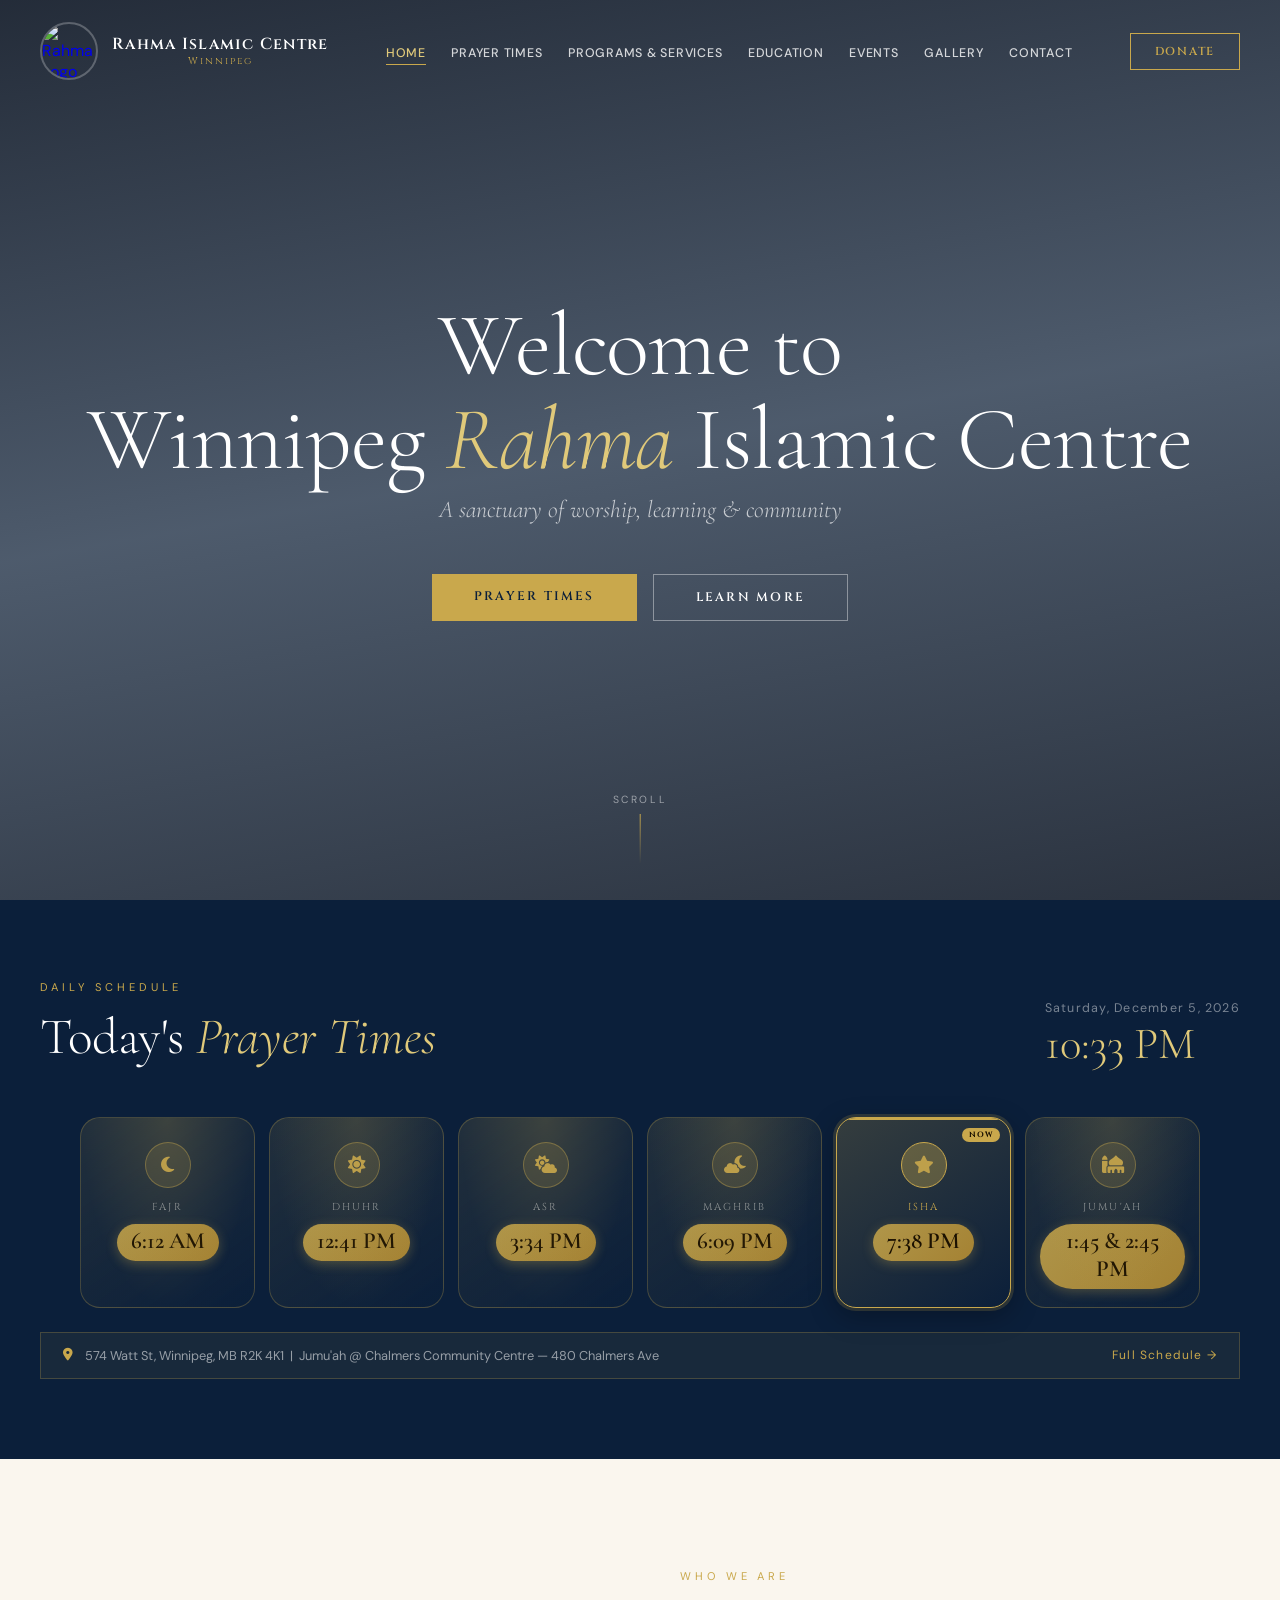
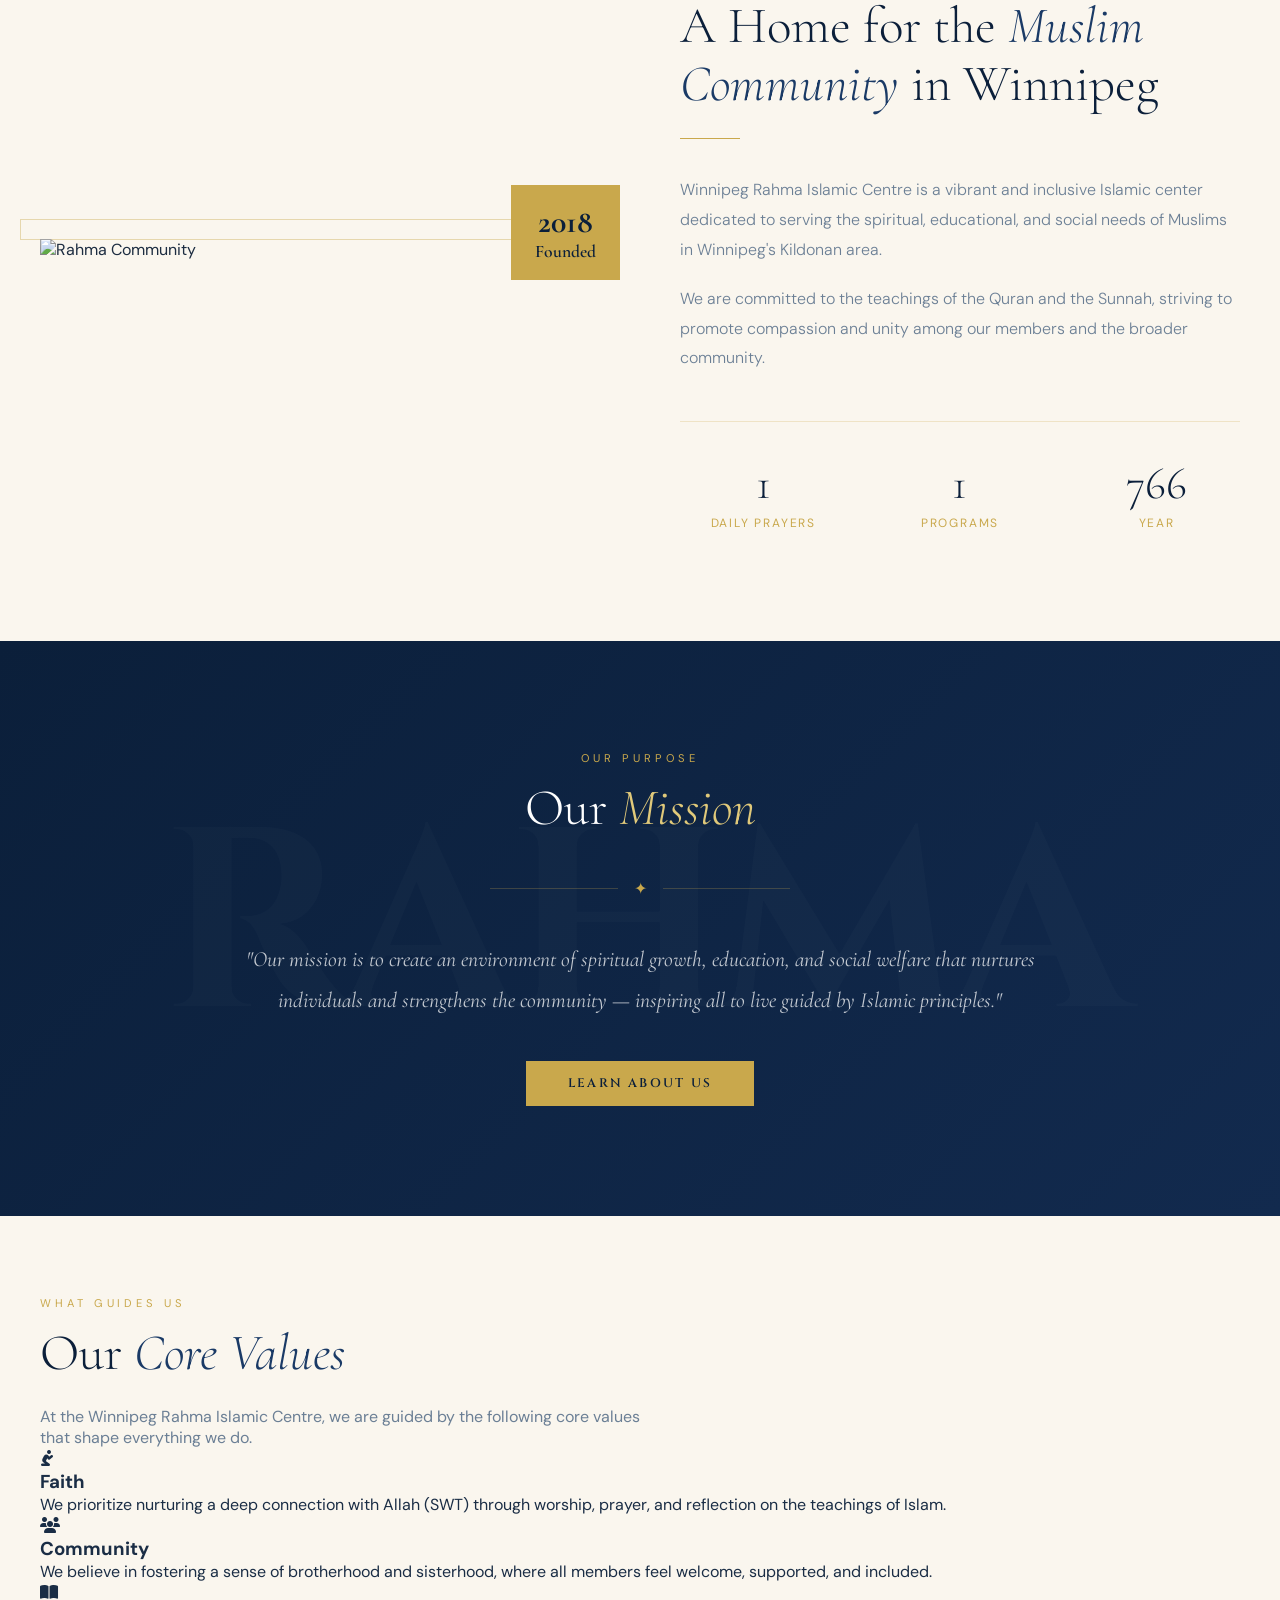
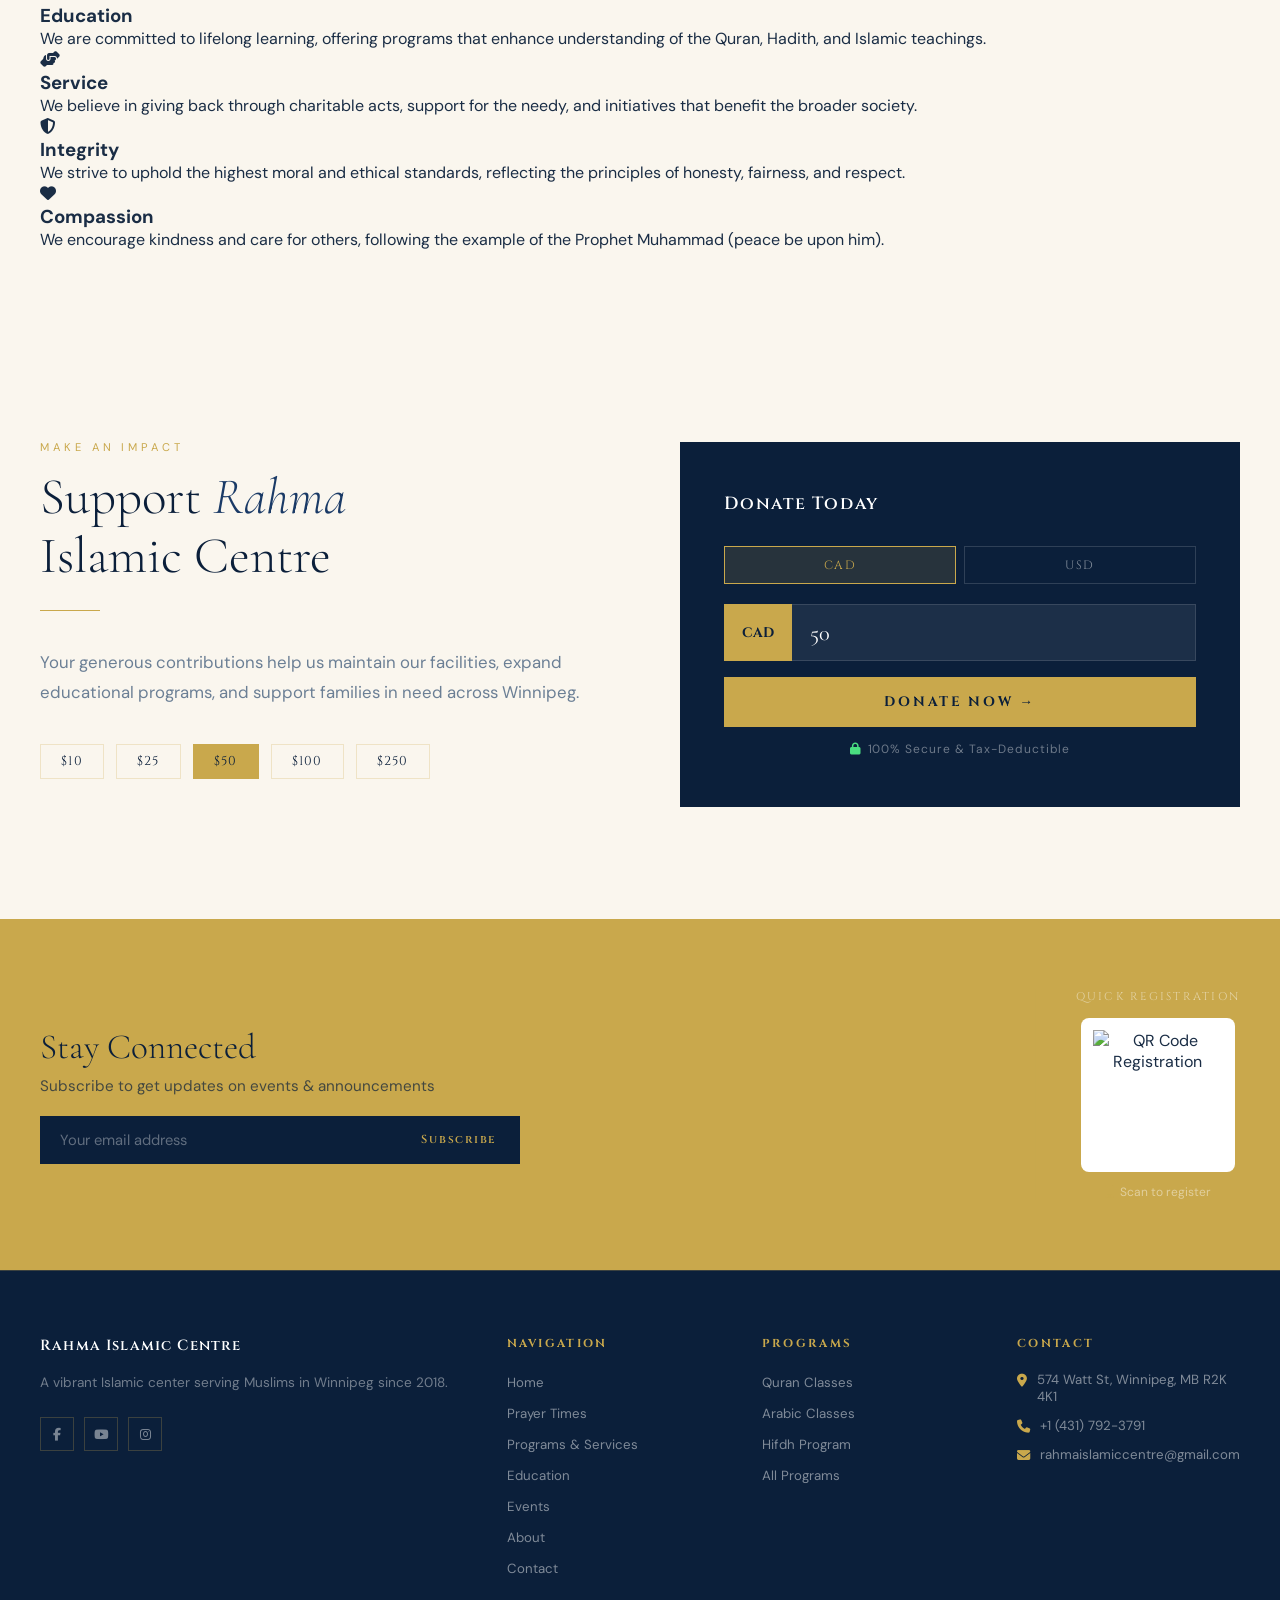
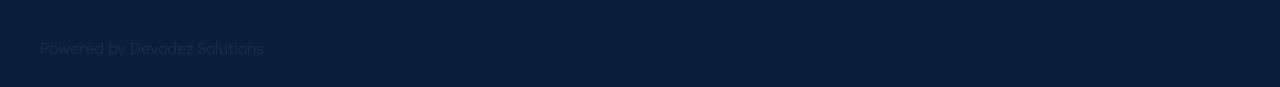
==== commit 8a085628: "Add files via upload" ====
--- a/index.html
+++ b/index.html
@@ -156,6 +156,109 @@
         padding-left: 26px !important;
     }
     .nav-drop a:hover i { opacity: 1; }
+    
+        /* ── OPTION C — Prayer Cards Home (même design que prayer-times) ── */
+        .prayer-cards {
+            display: flex !important;
+            flex-wrap: wrap;
+            gap: 14px;
+            justify-content: center;
+            margin-bottom: 24px;
+            border: none !important;
+        }
+        .prayer-card-item {
+            flex: 1 1 130px;
+            max-width: 175px;
+            min-width: 120px;
+            background: linear-gradient(145deg, rgba(201,168,76,0.12) 0%, rgba(11,31,58,0.6) 100%);
+            border: 1px solid rgba(201,168,76,0.28) !important;
+            border-right: 1px solid rgba(201,168,76,0.28) !important;
+            border-radius: 20px;
+            padding: 24px 14px 18px;
+            text-align: center;
+            position: relative;
+            transition: transform 0.25s, box-shadow 0.25s, border-color 0.25s;
+            overflow: hidden;
+        }
+        .prayer-card-item::before {
+            content: '';
+            position: absolute;
+            inset: 0;
+            border-radius: 20px;
+            background: radial-gradient(ellipse at 50% 0%, rgba(201,168,76,0.18) 0%, transparent 70%);
+            pointer-events: none;
+        }
+        .prayer-card-item:hover {
+            transform: translateY(-4px);
+            box-shadow: 0 12px 36px rgba(0,0,0,0.35);
+            border-color: rgba(201,168,76,0.55) !important;
+            background: linear-gradient(145deg, rgba(201,168,76,0.12) 0%, rgba(11,31,58,0.6) 100%);
+        }
+        /* Icône dans anneau */
+        .prayer-icon-ring {
+            width: 46px; height: 46px;
+            border-radius: 50%;
+            background: rgba(201,168,76,0.15);
+            border: 1.5px solid rgba(201,168,76,0.4);
+            display: flex; align-items: center; justify-content: center;
+            margin: 0 auto 12px;
+            transition: background 0.25s;
+        }
+        .prayer-card-item:hover .prayer-icon-ring { background: rgba(201,168,76,0.28); }
+        .prayer-icon { font-size: 1.1rem !important; color: var(--gold); opacity: 0.9; margin-bottom: 0 !important; display: inline !important; }
+        .prayer-name {
+            font-family: 'Cinzel', serif;
+            font-size: 0.63rem;
+            letter-spacing: 0.2em;
+            color: rgba(255,255,255,0.5);
+            text-transform: uppercase;
+            margin-bottom: 10px;
+        }
+        /* Heure en pill */
+        .prayer-time-val {
+            display: inline-block;
+            font-family: 'Cormorant Garamond', serif;
+            font-size: 1.45rem;
+            font-weight: 600;
+            background: linear-gradient(135deg, rgba(201,168,76,0.85) 0%, rgba(180,140,50,0.9) 100%);
+            color: #1a1000 !important;
+            padding: 4px 14px 5px;
+            border-radius: 50px;
+            line-height: 1.2;
+            box-shadow: 0 3px 12px rgba(201,168,76,0.3);
+            margin-bottom: 0;
+        }
+        /* Carte active */
+        .prayer-card-item.active-prayer {
+            border-color: var(--gold) !important;
+            background: linear-gradient(145deg, rgba(201,168,76,0.22) 0%, rgba(11,31,58,0.7) 100%);
+            box-shadow: 0 0 0 3px rgba(201,168,76,0.18), 0 8px 28px rgba(0,0,0,0.3);
+        }
+        .prayer-card-item.active-prayer .prayer-icon-ring {
+            background: rgba(201,168,76,0.35);
+            border-color: var(--gold);
+        }
+        .prayer-card-item.active-prayer .prayer-name { color: var(--gold); }
+        .prayer-card-item.active-prayer::after {
+            content: 'Now';
+            position: absolute;
+            top: 10px; right: 10px;
+            background: var(--gold);
+            color: #1a1000;
+            font-family: 'Cinzel', serif;
+            font-size: 0.48rem;
+            font-weight: 700;
+            letter-spacing: 0.12em;
+            padding: 2px 7px;
+            border-radius: 50px;
+            text-transform: uppercase;
+        }
+        @media (max-width: 700px) {
+            .prayer-cards { gap: 8px; }
+            .prayer-card-item { flex: 1 1 100px; min-width: 90px; padding: 16px 8px 12px; border-radius: 14px; }
+            .prayer-icon-ring { width: 36px; height: 36px; margin-bottom: 8px; }
+            .prayer-time-val { font-size: 1.1rem; padding: 3px 10px; }
+        }
     </style>
     <!-- /DROPDOWN NAV CSS -->
 </head>
@@ -228,12 +331,12 @@
                 </div>
             </div>
             <div class="prayer-cards">
-                <div class="prayer-card-item" id="card-fajr"><i class="fas fa-moon prayer-icon"></i><div class="prayer-name">Fajr</div><div class="prayer-time-val" id="fajr-time">—</div></div>
-                <div class="prayer-card-item" id="card-dhuhr"><i class="fas fa-sun prayer-icon"></i><div class="prayer-name">Dhuhr</div><div class="prayer-time-val" id="dhuhr-time">—</div></div>
-                <div class="prayer-card-item" id="card-asr"><i class="fas fa-cloud-sun prayer-icon"></i><div class="prayer-name">Asr</div><div class="prayer-time-val" id="asr-time">—</div></div>
-                <div class="prayer-card-item" id="card-maghrib"><i class="fas fa-cloud-moon prayer-icon"></i><div class="prayer-name">Maghrib</div><div class="prayer-time-val" id="maghrib-time">—</div></div>
-                <div class="prayer-card-item" id="card-isha"><i class="fas fa-star prayer-icon"></i><div class="prayer-name">Isha</div><div class="prayer-time-val" id="isha-time">—</div></div>
-                <div class="prayer-card-item"><i class="fas fa-mosque prayer-icon"></i><div class="prayer-name">Jumu'ah</div><div class="prayer-time-val" style="font-size:1.1rem;">12:30 &amp; 2:45 PM</div></div>
+                <div class="prayer-card-item" id="card-fajr"><div class="prayer-icon-ring"><i class="fas fa-moon prayer-icon"></i></div><div class="prayer-name">Fajr</div><div class="prayer-time-val" id="fajr-time">—</div></div>
+                <div class="prayer-card-item" id="card-dhuhr"><div class="prayer-icon-ring"><i class="fas fa-sun prayer-icon"></i></div><div class="prayer-name">Dhuhr</div><div class="prayer-time-val" id="dhuhr-time">—</div></div>
+                <div class="prayer-card-item" id="card-asr"><div class="prayer-icon-ring"><i class="fas fa-cloud-sun prayer-icon"></i></div><div class="prayer-name">Asr</div><div class="prayer-time-val" id="asr-time">—</div></div>
+                <div class="prayer-card-item" id="card-maghrib"><div class="prayer-icon-ring"><i class="fas fa-cloud-moon prayer-icon"></i></div><div class="prayer-name">Maghrib</div><div class="prayer-time-val" id="maghrib-time">—</div></div>
+                <div class="prayer-card-item" id="card-isha"><div class="prayer-icon-ring"><i class="fas fa-star prayer-icon"></i></div><div class="prayer-name">Isha</div><div class="prayer-time-val" id="isha-time">—</div></div>
+                <div class="prayer-card-item"><div class="prayer-icon-ring"><i class="fas fa-mosque prayer-icon"></i></div><div class="prayer-name">Jumu'ah</div><div class="prayer-time-val">1:45 &amp; 2:45 PM</div></div>
             </div>
             <div class="prayer-location-bar">
                 <i class="fas fa-map-marker-alt"></i>
@@ -263,26 +366,6 @@
                         <div class="stat-item"><span class="stat-number" data-target="2018">0</span><span class="stat-label"> Year</span></div>
                     </div>
                 </div>
-            </div>
-        </div>
-    </section>
-
-    <!-- SERVICES -->
-    <section style="background:var(--white);padding:90px 0;background-image:url('pattern.png');background-size:400px auto;background-repeat:repeat;background-attachment:fixed;">
-        <div class="container" style="padding:0 24px;">
-            <div style="margin-bottom:50px;">
-                <span class="section-label reveal">What We Offer</span>
-                <h2 class="section-title reveal">Programs <em>&amp; Services</em></h2>
-                <div class="divider reveal"></div>
-            </div>
-            <div class="services-grid reveal">
-                <div class="service-item"><div class="service-img"><img src="sisters_-halaqa.webp" alt="Sisters Halaqa"></div><div class="service-body"><span class="service-num">01</span><h3>Sisters' Halaqa</h3><p>A dedicated Quran class for women, exploring its meanings and sharing spiritual reflections in a welcoming environment.</p><a href="activities.html" class="service-arrow">Learn more <i class="fas fa-arrow-right"></i></a></div></div>
-                <div class="service-item"><div class="service-img"><img src="Daily-five.png" alt="Daily Five Prayers"></div><div class="service-body"><span class="service-num">02</span><h3>Daily Five Prayers</h3><p>The masjid is open every day for all five prayers. Jumu'ah at Chalmers Community Centre at 1:45 PM &amp; 2:45 PM.</p><a href="prayer-times.html" class="service-arrow">Prayer times <i class="fas fa-arrow-right"></i></a></div></div>
-                <div class="service-item"><div class="service-img"><img src="kids-quran-class.png" alt="Kids Quran Class"></div><div class="service-body"><span class="service-num">03</span><h3>Kids Quran Class</h3><p>Weekend classes for all ages focusing on recitation, understanding, and memorization of the Holy Quran.</p><a href="activities.html" class="service-arrow">Learn more <i class="fas fa-arrow-right"></i></a></div></div>
-            </div>
-            <div class="services-grid services-grid-2 reveal" style="margin-top:1px;">
-                <div class="service-item"><div class="service-img"><img src="after-school-study-club.png" alt="Study Club"></div><div class="service-body"><span class="service-num">04</span><h3>After School Study Club</h3><p>A supportive environment for students to complete homework and strengthen academic skills.</p><a href="activities.html" class="service-arrow">Learn more <i class="fas fa-arrow-right"></i></a></div></div>
-                <div class="service-item"><div class="service-img"><img src="Quran-Hifz.png" alt="Quran Hifz"></div><div class="service-body"><span class="service-num">05</span><h3>Quran Hifz</h3><p>Structured memorization classes for those dedicated to preserving the Quran in their hearts.</p><a href="activities.html" class="service-arrow">Learn more <i class="fas fa-arrow-right"></i></a></div></div>
             </div>
         </div>
     </section>
@@ -391,7 +474,7 @@
             <div class="footer-col"><h4>Navigation</h4><ul>
                 <li><a href="index.html">Home</a></li><li><a href="prayer-times.html">Prayer Times</a></li>
                 <li><a href="programs.html">Programs &amp; Services</a></li><li><a href="education.html">Education</a></li>
-                <li><a href="events.html">Events</a></li><li><a href="about.html">About</a></li><li><a href="contact.html">Contact</a></li>
+                <li><a href="events.html">Events</a></li><li><a href="index.html#about">About</a></li><li><a href="contact.html">Contact</a></li>
             </ul></div>
             <div class="footer-col"><h4>Programs</h4><ul>
                 <li><a href="education.html">Quran Classes</a></li><li><a href="education.html">Arabic Classes</a></li>
@@ -400,16 +483,14 @@
             <div class="footer-col"><h4>Contact</h4>
                 <div class="contact-li"><i class="fas fa-map-marker-alt"></i><span>574 Watt St, Winnipeg, MB R2K 4K1</span></div>
                 <div class="contact-li"><i class="fas fa-phone"></i><span>+1 (431) 792-3791</span></div>
-                <div class="contact-li"><i class="fas fa-envelope"></i><span><a href="/cdn-cgi/l/email-protection#5d2f3c35303c342e313c30343e3e3833292f381d3a303c3431733e3230"><span class="__cf_email__" data-cfemail="8bf9eae3e6eae2f8e7eae6e2e8e8eee5fff9eecbece6eae2e7a5e8e4e6">[email&#160;protected]</span></a></span></div>
-            </div>
-        </div>
-                        <div class="footer-bottom">
-                <span>Copyright &copy; 2026 Rahma Islamic Centre. All rights reserved.</span>
-                <span>Powered by Devodez Solutions</span>
+                <div class="contact-li"><i class="fas fa-envelope"></i><span><a href="mailto:rahmaislamiccentre@gmail.com">rahmaislamiccentre@gmail.com</a></span></div>
+            </div>
+        </div>
+                                        <span>Powered by Devodez Solutions</span>
             </div>
         </div>
     </footer>
-    <script data-cfasync="false" src="/cdn-cgi/scripts/5c5dd728/cloudflare-static/email-decode.min.js"></script><script src="shared.js"></script>
+    <script src="shared.js"></script>
     <script>
     /* ── HORLOGE + DATE — PAGE HOME ── */
     (function tickClock(){
@@ -433,22 +514,16 @@
             var h = parseInt(t[0]), m = t[1];
             return (h % 12 || 12) + ':' + m + ' ' + (h >= 12 ? 'PM' : 'AM');
         }
-
         async function loadHomePrayers() {
             var T = null;
-
-            /* 1. Mawaqit */
             try {
                 var r = await fetch('https://mawaqit.net/api/2.0/mosque/by-slug/rahma-islamic-centre-winnipeg/prayer-times');
                 if (r.ok) {
                     var d = await r.json();
-                    if (d.times && d.times.length >= 6) {
+                    if (d.times && d.times.length >= 6)
                         T = {Fajr:d.times[0], Dhuhr:d.times[2], Asr:d.times[3], Maghrib:d.times[4], Isha:d.times[5]};
-                    }
                 }
             } catch(e) {}
-
-            /* 2. Aladhan fallback */
             if (!T) {
                 try {
                     var now = new Date();
@@ -460,13 +535,10 @@
                     if (data.code === 200) T = data.data.timings;
                 } catch(e) {}
             }
-
-            /* 3. Static fallback */
             if (!T) T = {Fajr:'06:12', Dhuhr:'12:41', Asr:'15:34', Maghrib:'18:09', Isha:'19:38'};
 
-            /* Appliquer aux IDs home */
-            var map = {Fajr:'fajr-time', Dhuhr:'dhuhr-time', Asr:'asr-time', Maghrib:'maghrib-time', Isha:'isha-time'};
-            var cardMap = {Fajr:'card-fajr', Dhuhr:'card-dhuhr', Asr:'card-asr', Maghrib:'card-maghrib', Isha:'card-isha'};
+            var map     = {Fajr:'fajr-time', Dhuhr:'dhuhr-time', Asr:'asr-time', Maghrib:'maghrib-time', Isha:'isha-time'};
+            var cardMap = {Fajr:'card-fajr',  Dhuhr:'card-dhuhr', Asr:'card-asr', Maghrib:'card-maghrib', Isha:'card-isha'};
 
             var nm = new Date().getHours()*60 + new Date().getMinutes();
             var active = 'Isha';
@@ -475,19 +547,13 @@
                 var t24 = raw.split(' ')[0];
                 var el = document.getElementById(map[k]);
                 if (el) el.textContent = fmtTime(t24);
-                if (t24) {
-                    var p = t24.split(':').map(Number);
-                    if (nm >= p[0]*60 + p[1]) active = k;
-                }
+                if (t24) { var p = t24.split(':').map(Number); if (nm >= p[0]*60+p[1]) active = k; }
             });
-
-            /* Carte active */
             ['Fajr','Dhuhr','Asr','Maghrib','Isha'].forEach(function(k) {
                 var el = document.getElementById(cardMap[k]);
                 if (el) el.classList.toggle('active-prayer', k === active);
             });
         }
-
         document.addEventListener('DOMContentLoaded', loadHomePrayers);
     })();
 
@@ -505,4 +571,14 @@
                     var prog = Math.min((ts - start) / duration, 1);
                     el.textContent = Math.floor(prog * target);
                     if (prog < 1) requestAnimationFrame(step);
-                    else el.t+                    else el.textContent = target;
+                };
+                requestAnimationFrame(step);
+                obs.unobserve(el);
+            });
+        }, {threshold: 0.5});
+        nums.forEach(function(el) { obs.observe(el); });
+    });
+    </script>
+</body>
+</html>
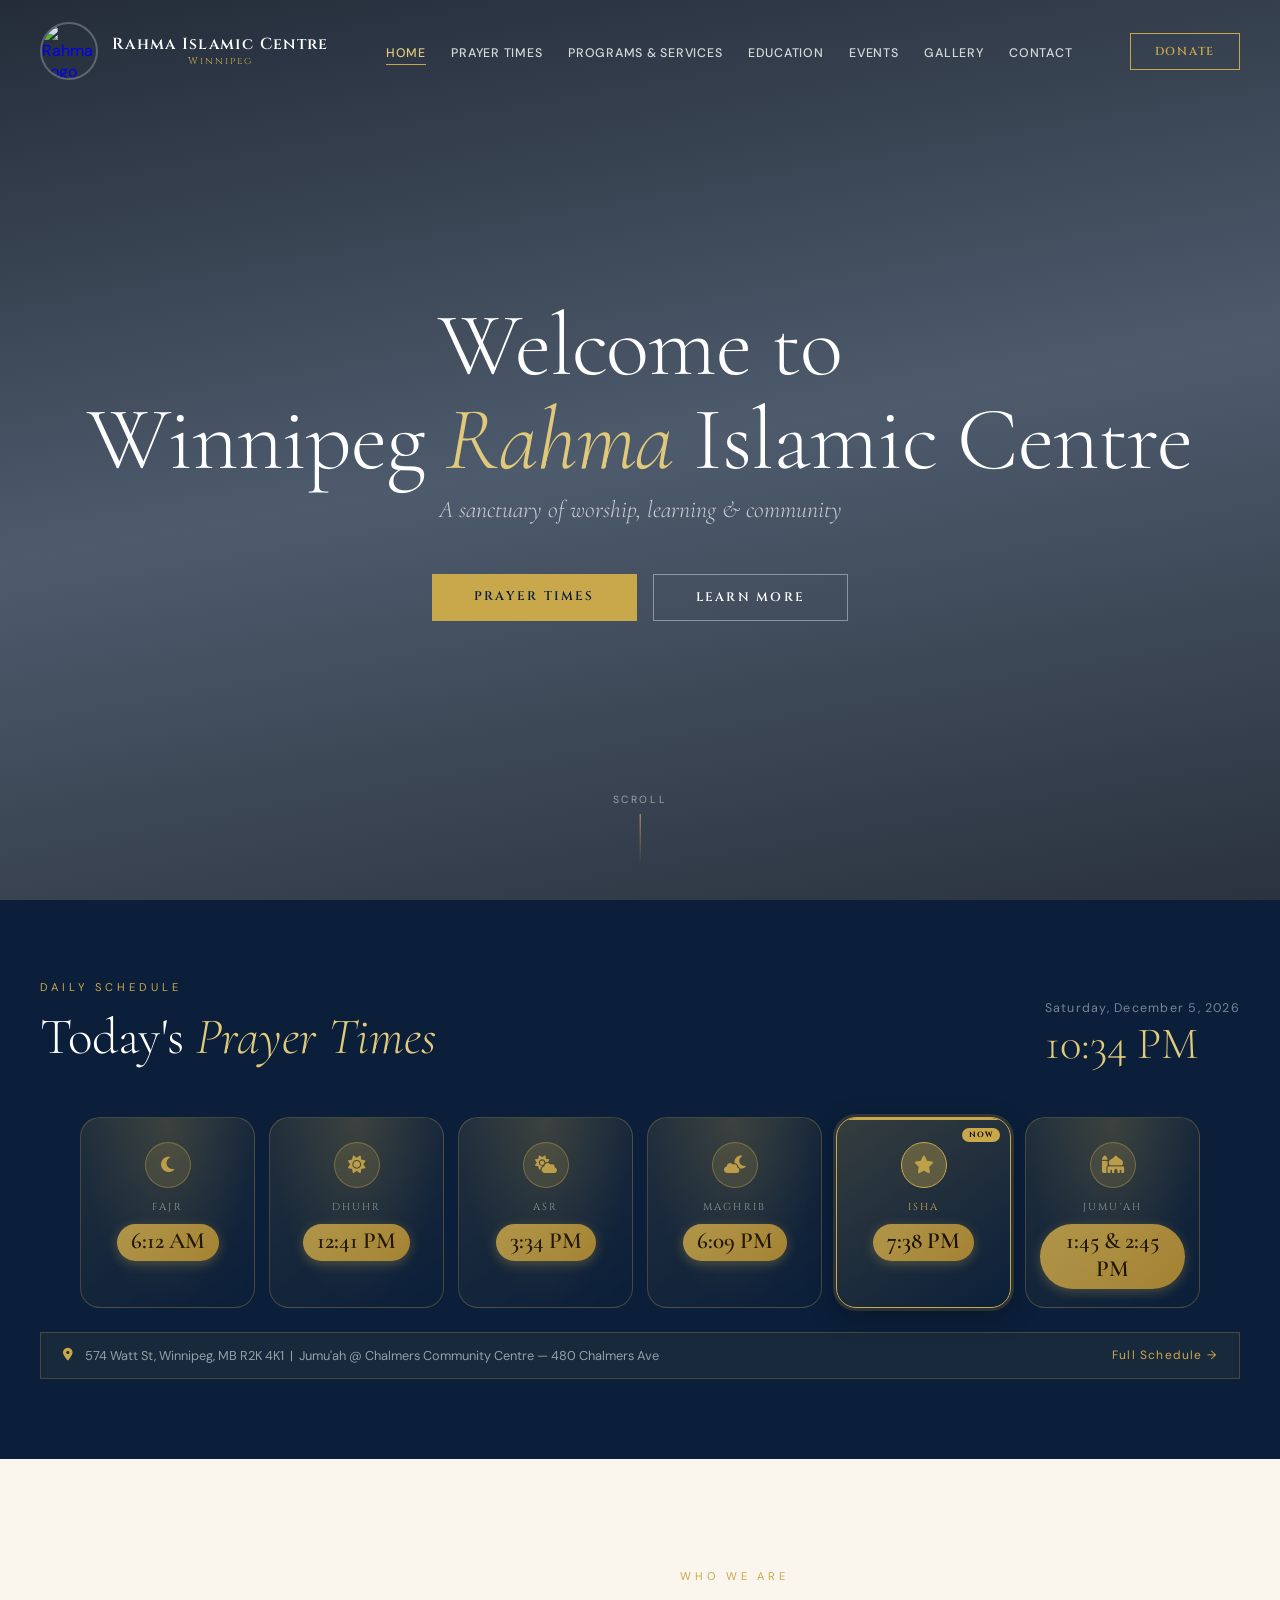
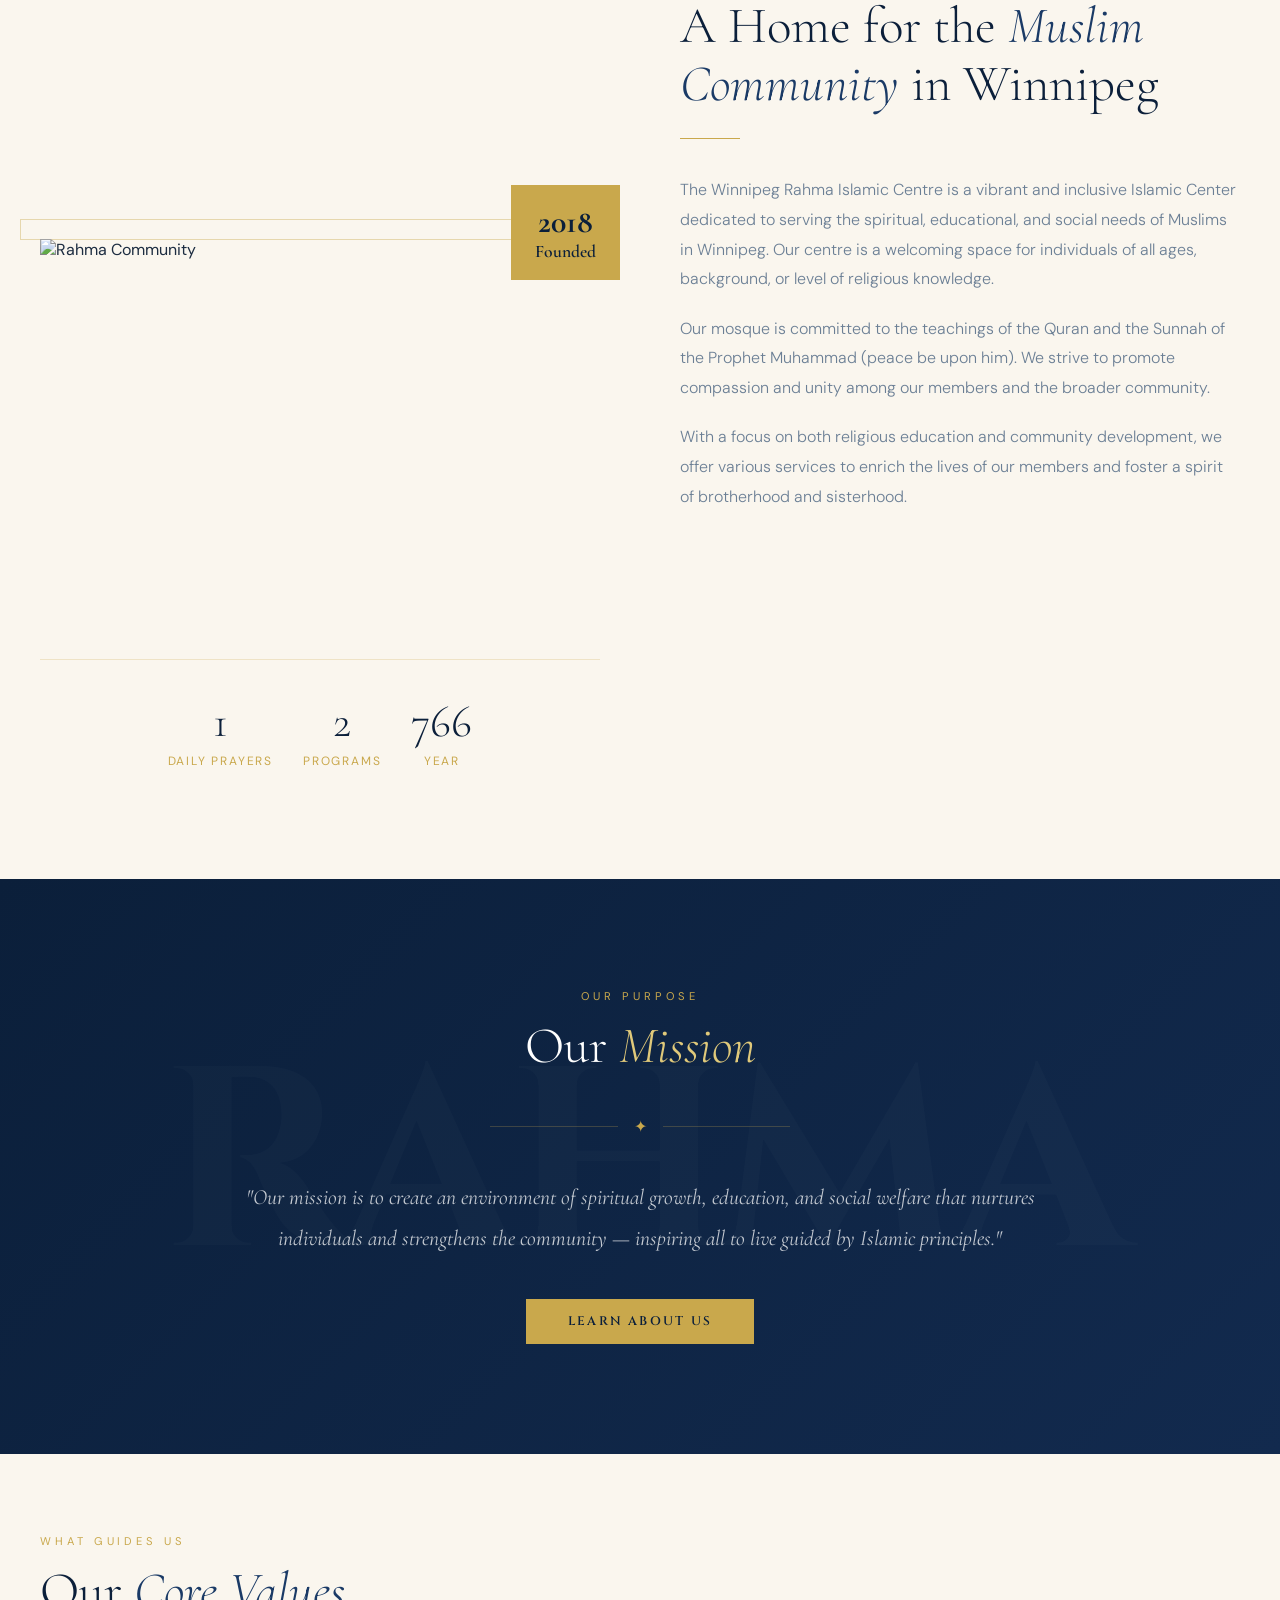
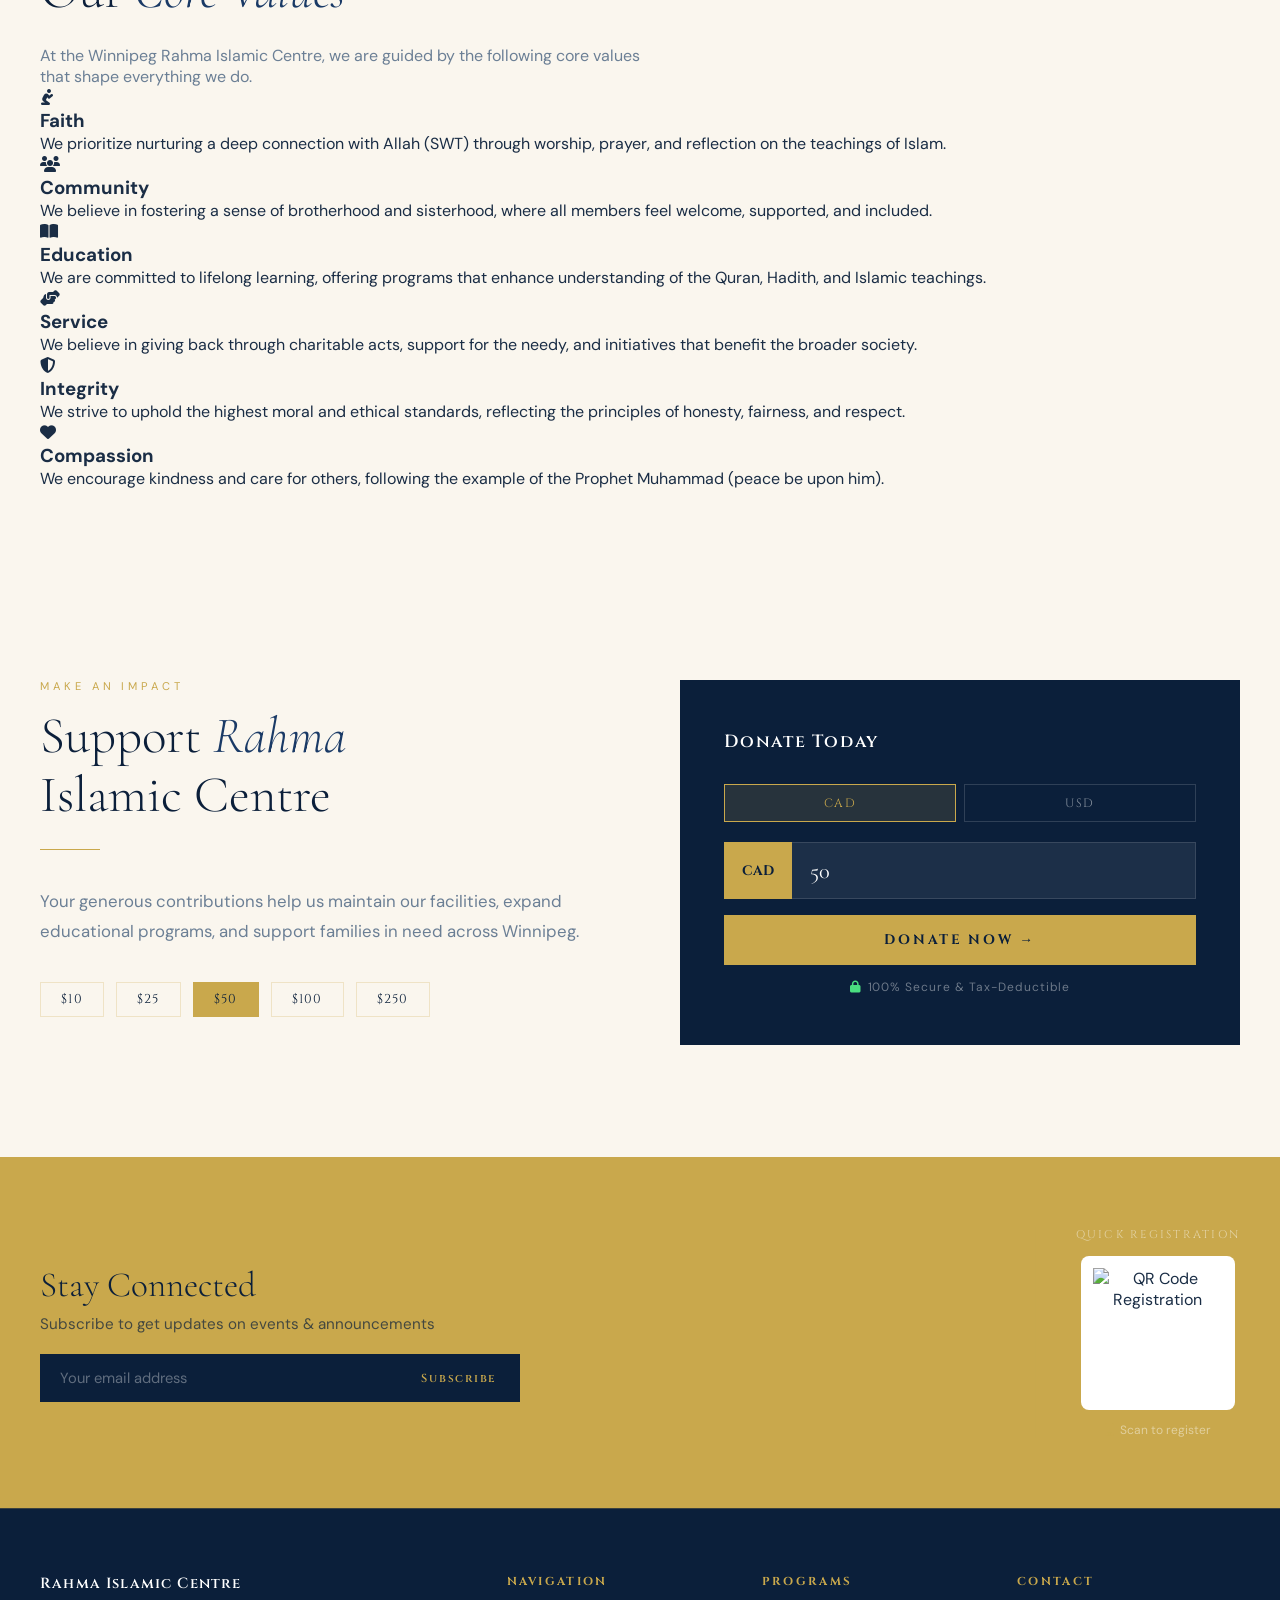
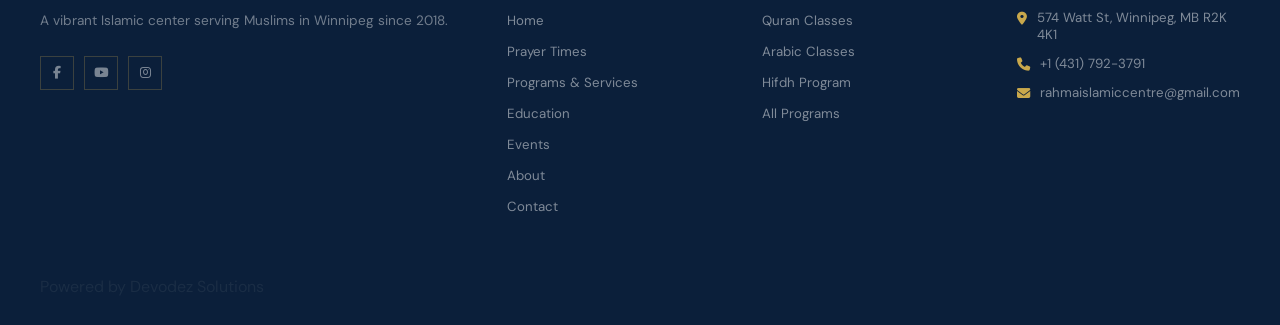
==== commit c591abb7: "Update responsive styles for about section" ====
--- a/index.html
+++ b/index.html
@@ -41,7 +41,7 @@
         .about-year { position: absolute; bottom: -20px; right: -20px; z-index: 2; background: var(--gold); color: var(--navy); padding: 18px 24px; font-family: 'Cormorant Garamond', serif; font-size: 1.1rem; font-weight: 600; text-align: center; line-height: 1.2; }
         .about-year strong { display: block; font-size: 2rem; }
         .about-text p { font-family: 'DM Sans', sans-serif; font-size: 1rem; line-height: 1.85; color: var(--muted); margin-bottom: 20px; font-weight: 300; }
-        .about-stats { display: grid; grid-template-columns: repeat(3, 1fr); gap: 30px; margin-top: 48px; padding-top: 40px; border-top: 1px solid var(--border); }
+        .about-stats { display: grid; grid-template-columns: repeat(3, max-content); justify-content: center; gap: 30px; margin-top: 48px; padding-top: 40px; border-top: 1px solid var(--border); text-align: center;}
         .stat-item { text-align: center; }
         .stat-number { font-family: 'Cormorant Garamond', serif; font-size: 2.8rem; font-weight: 300; color: var(--navy); line-height: 1; display: block; }
         .stat-label { font-size: 0.75rem; letter-spacing: 0.15em; text-transform: uppercase; color: var(--gold); margin-top: 8px; display: block; }
@@ -76,8 +76,8 @@
         .secure-tag i { color: #4ade80; margin-right: 6px; }
 
         /* ===== RESPONSIVE ===== */
-        @media (max-width: 900px) { .about-grid, .donate-inner { grid-template-columns: 1fr; gap: 50px; } .about-img-wrap { max-width: 500px; } .about-stats { grid-template-columns: 1fr 1fr; } }
-        @media (max-width: 600px) { .about-stats { grid-template-columns: 1fr; } .donate-form-box { padding: 36px 24px; } }
+        @media (max-width: 900px) { .about-grid, .donate-inner { grid-template-columns: 1fr; gap: 50px; } .about-stats { grid-template-columns: repeat(2, max-content); justify-content: center; justify-items: center; }}
+        @media (max-width: 600px) {.about-stats { grid-template-columns: 1fr; stify-items: center;} .donate-form-box { padding: 36px 24px; }}
     </style>
 
     <!-- DROPDOWN NAV CSS -->
@@ -358,11 +358,13 @@
                     <span class="section-label reveal">Who We Are</span>
                     <h2 class="section-title reveal">A Home for the <em>Muslim Community</em> in Winnipeg</h2>
                     <div class="divider reveal"></div>
-                    <p class="reveal">Winnipeg Rahma Islamic Centre is a vibrant and inclusive Islamic center dedicated to serving the spiritual, educational, and social needs of Muslims in Winnipeg's Kildonan area.</p>
-                    <p class="reveal reveal-delay-1">We are committed to the teachings of the Quran and the Sunnah, striving to promote compassion and unity among our members and the broader community.</p>
+                        <p class="reveal">The Winnipeg Rahma Islamic Centre is a vibrant and inclusive Islamic Center dedicated to serving the spiritual, educational, and social needs of Muslims in Winnipeg. Our centre is a welcoming space for individuals of all ages, background, or level of religious knowledge.</p>
+                        <p class="reveal reveal-delay-1">Our mosque is committed to the teachings of the Quran and the Sunnah of the Prophet Muhammad (peace be upon him). We strive to promote compassion and unity among our members and the broader community.</p>
+                        <p class="reveal reveal-delay-2">With a focus on both religious education and community development, we offer various services to enrich the lives of our members and foster a spirit of brotherhood and sisterhood.</p>
+                    </div>
                     <div class="about-stats reveal reveal-delay-2">
                         <div class="stat-item"><span class="stat-number" data-target="5">0</span><span class="stat-label">Daily Prayers</span></div>
-                        <div class="stat-item"><span class="stat-number" data-target="5">0</span><span class="stat-label">Programs</span></div>
+                        <div class="stat-item"><span class="stat-number" data-target="7">0</span><span class="stat-label">Programs</span></div>
                         <div class="stat-item"><span class="stat-number" data-target="2018">0</span><span class="stat-label"> Year</span></div>
                     </div>
                 </div>
@@ -581,4 +583,4 @@
     });
     </script>
 </body>
-</html>+</html>
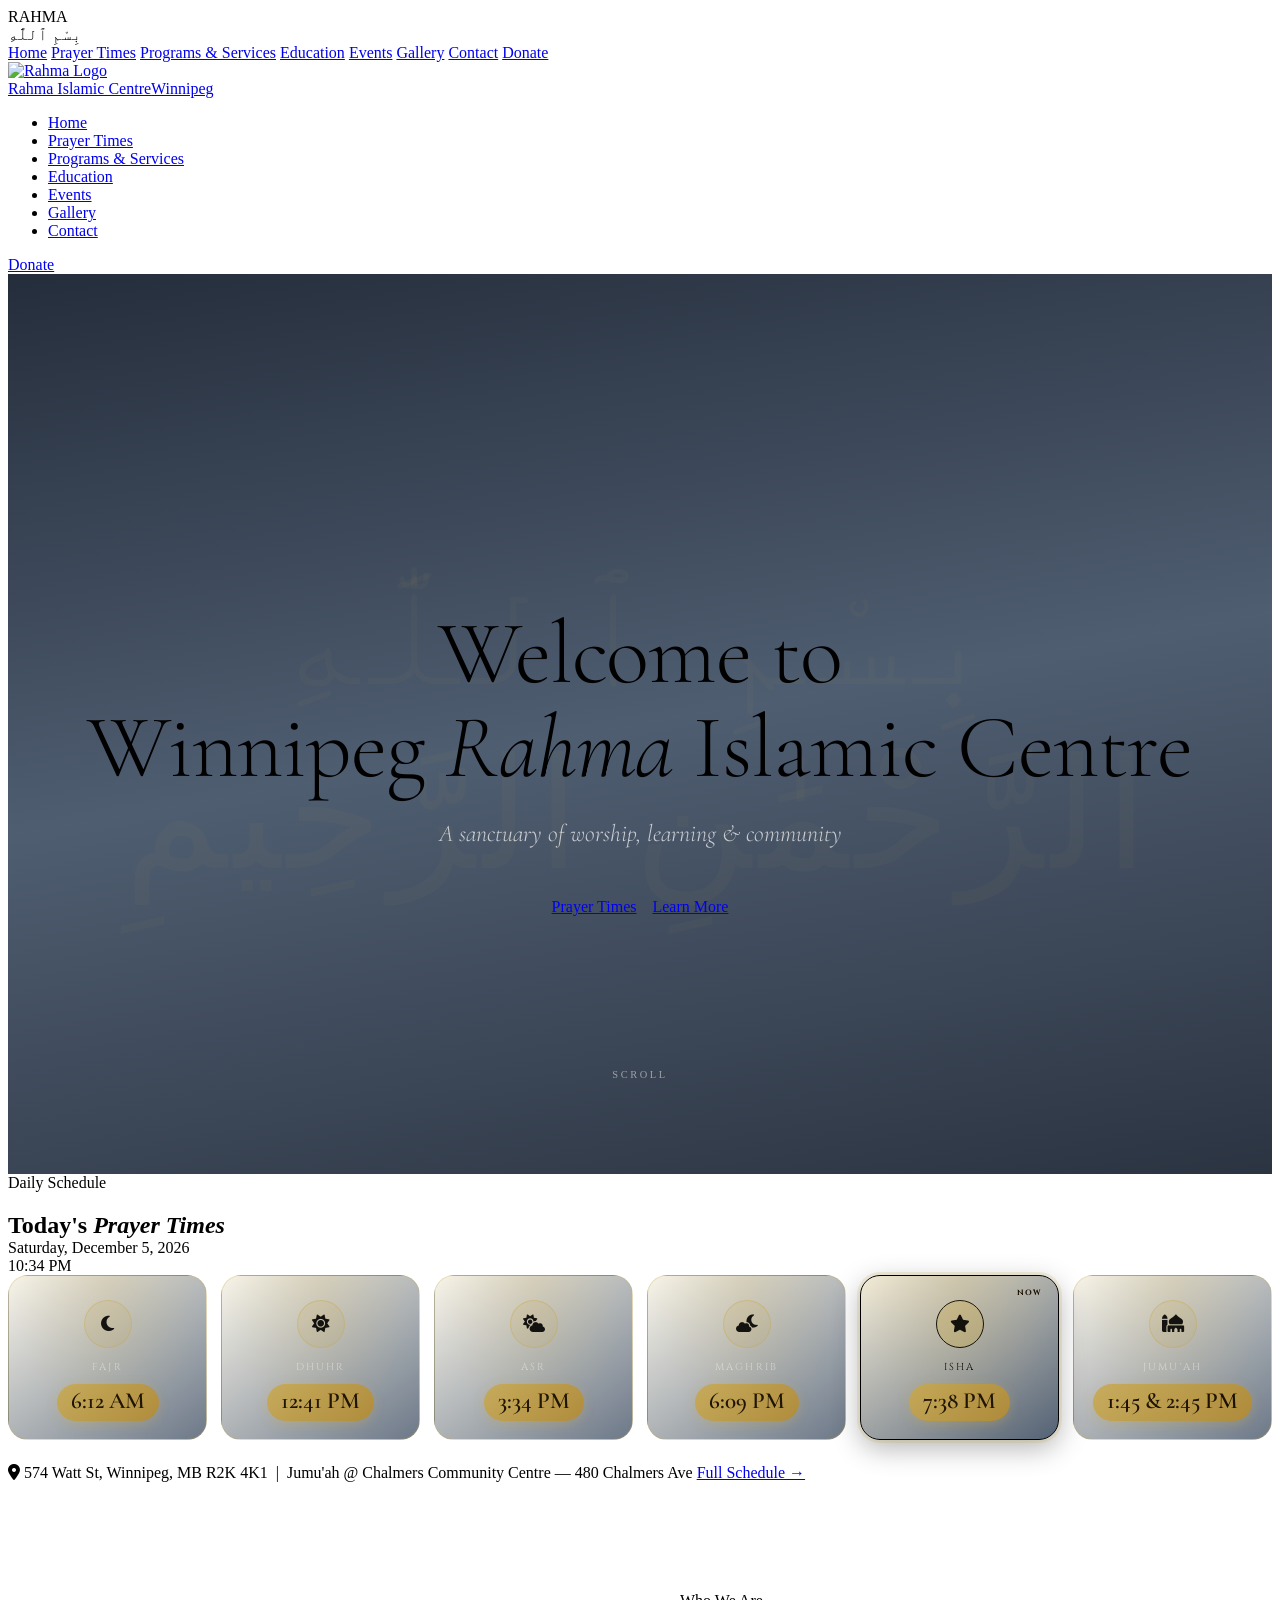
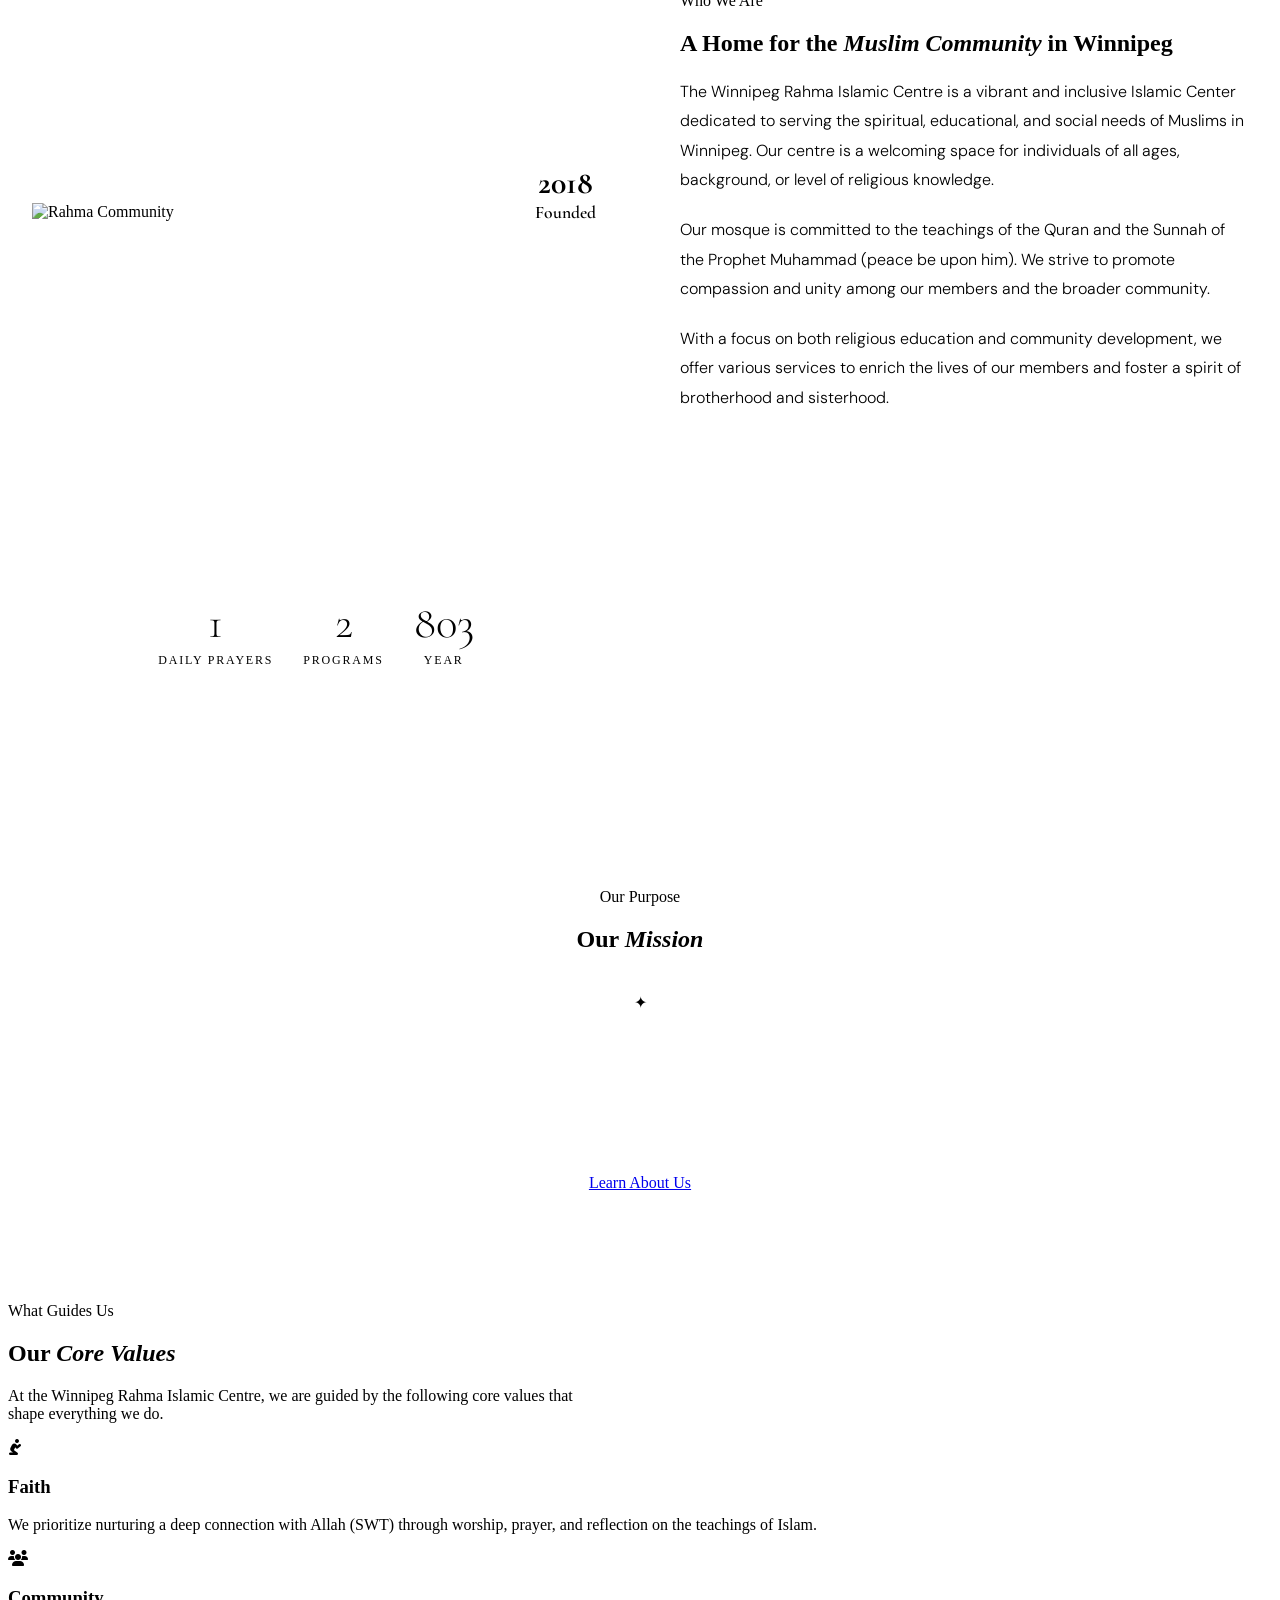
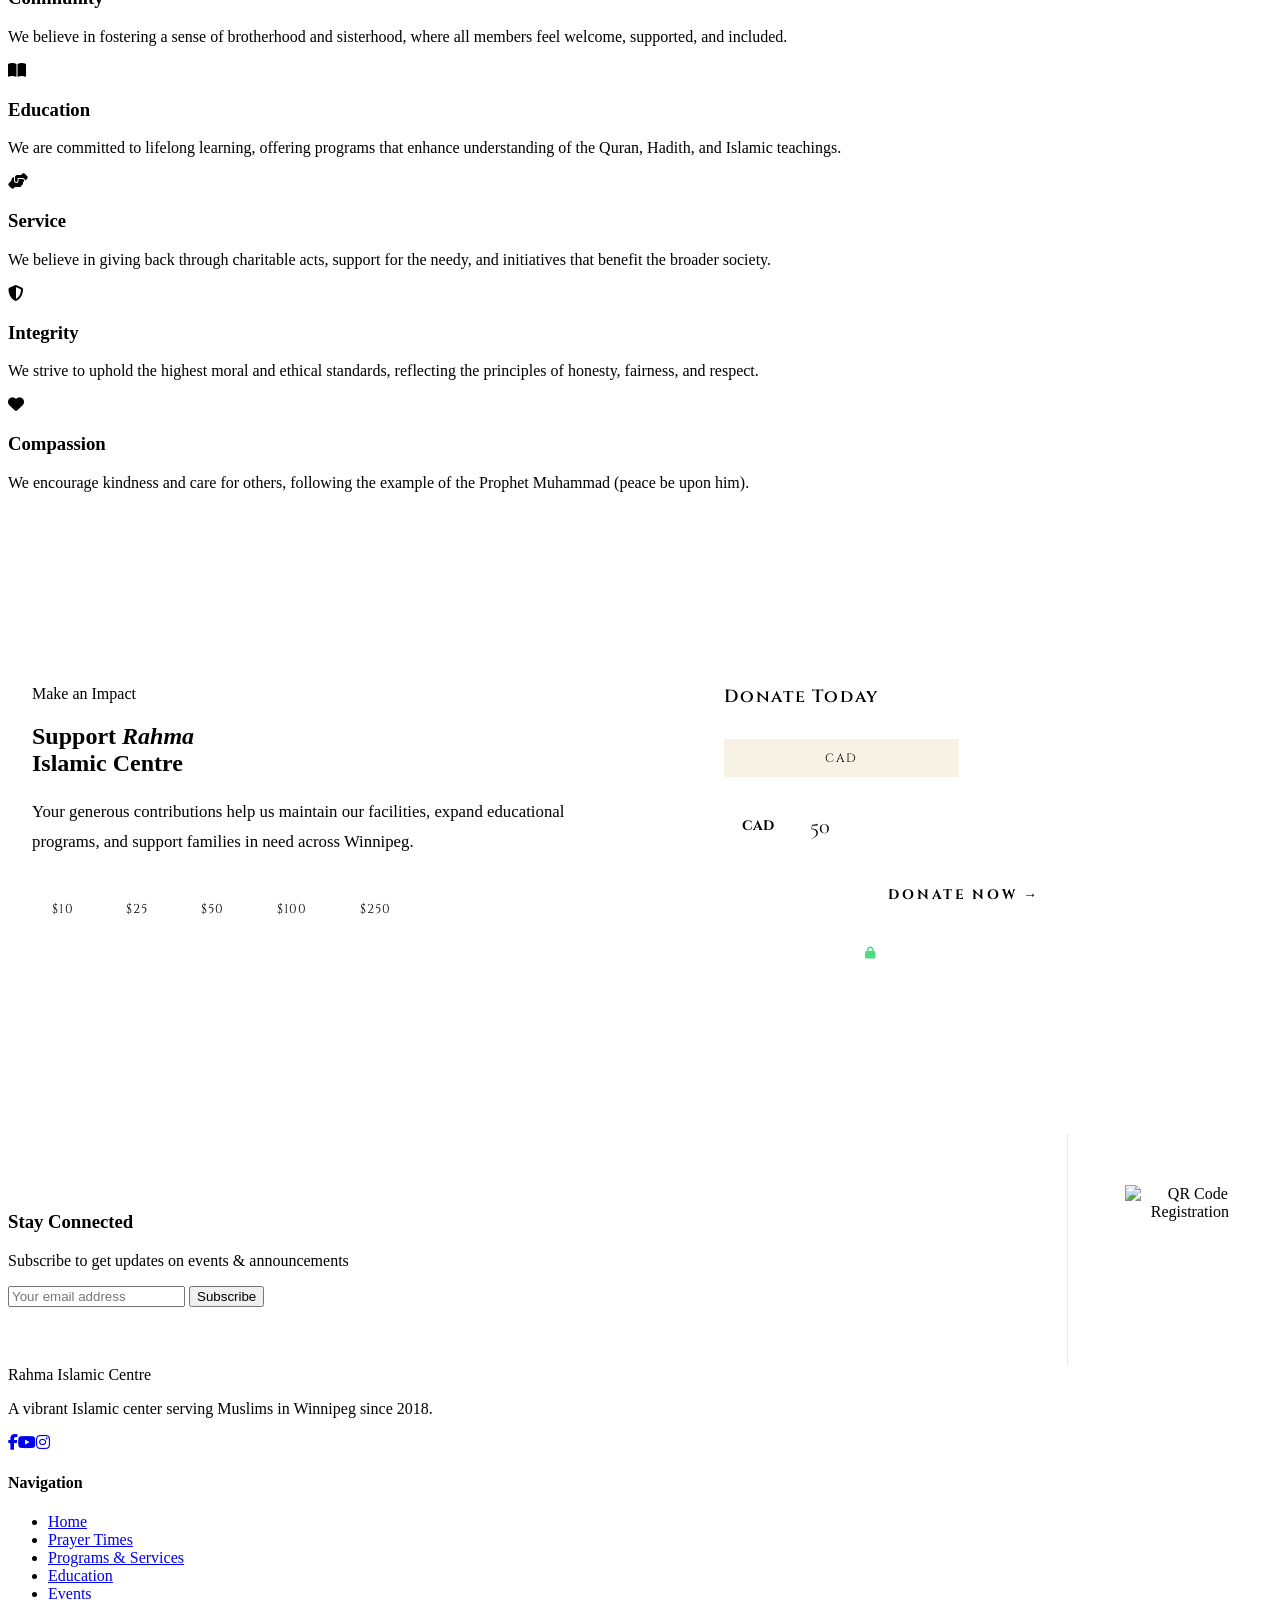
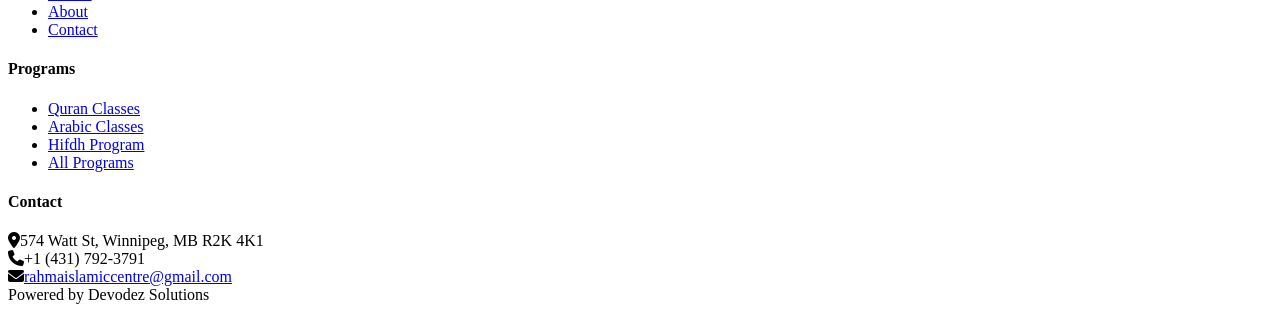
==== commit 3913bd38: "b" ====
--- a/index.html
+++ b/index.html
@@ -264,7 +264,12 @@
 </head>
 <body>
 
-    <div id="loader"><div class="loader-text">RAHMA</div><div class="loader-bar"><div class="loader-fill"></div></div></div>
+    <div id="loader">
+  <div class="loader-star"></div>
+  <div class="loader-text">RAHMA</div>
+  <div class="loader-arabic">بِسْمِ ٱللَّٰهِ</div>
+  <div class="loader-bar"><div class="loader-fill"></div></div>
+</div>
 
         <div class="mobile-menu" id="mobileMenu">
         <a href="index.html" class="active" onclick="closeMobile()">Home</a>
@@ -302,6 +307,10 @@
         <div class="hero-bg"></div>
         <div class="hero-overlay"></div>
         <div class="hero-pattern"></div>
+                <!-- Calligraphie Bismillah en filigrane -->
+        <div style="position:absolute;inset:0;display:flex;align-items:center;justify-content:center;pointer-events:none;z-index:1;">
+            <div style="font-family:'Noto Naskh Arabic',serif;font-size:clamp(3rem,12vw,10rem);color:rgba(201,168,76,0.04);direction:rtl;letter-spacing:0.05em;text-align:center;line-height:1.2;user-select:none;">بِسْمِ ٱللَّٰهِ<br>الرَّحْمَٰنِ الرَّحِيمِ</div>
+        </div></div>
         <div class="hero-content">
             <p class="hero-eyebrow">  </p>
             <h1 class="hero-title">Welcome to<br>Winnipeg <em>Rahma</em> Islamic Centre</h1>
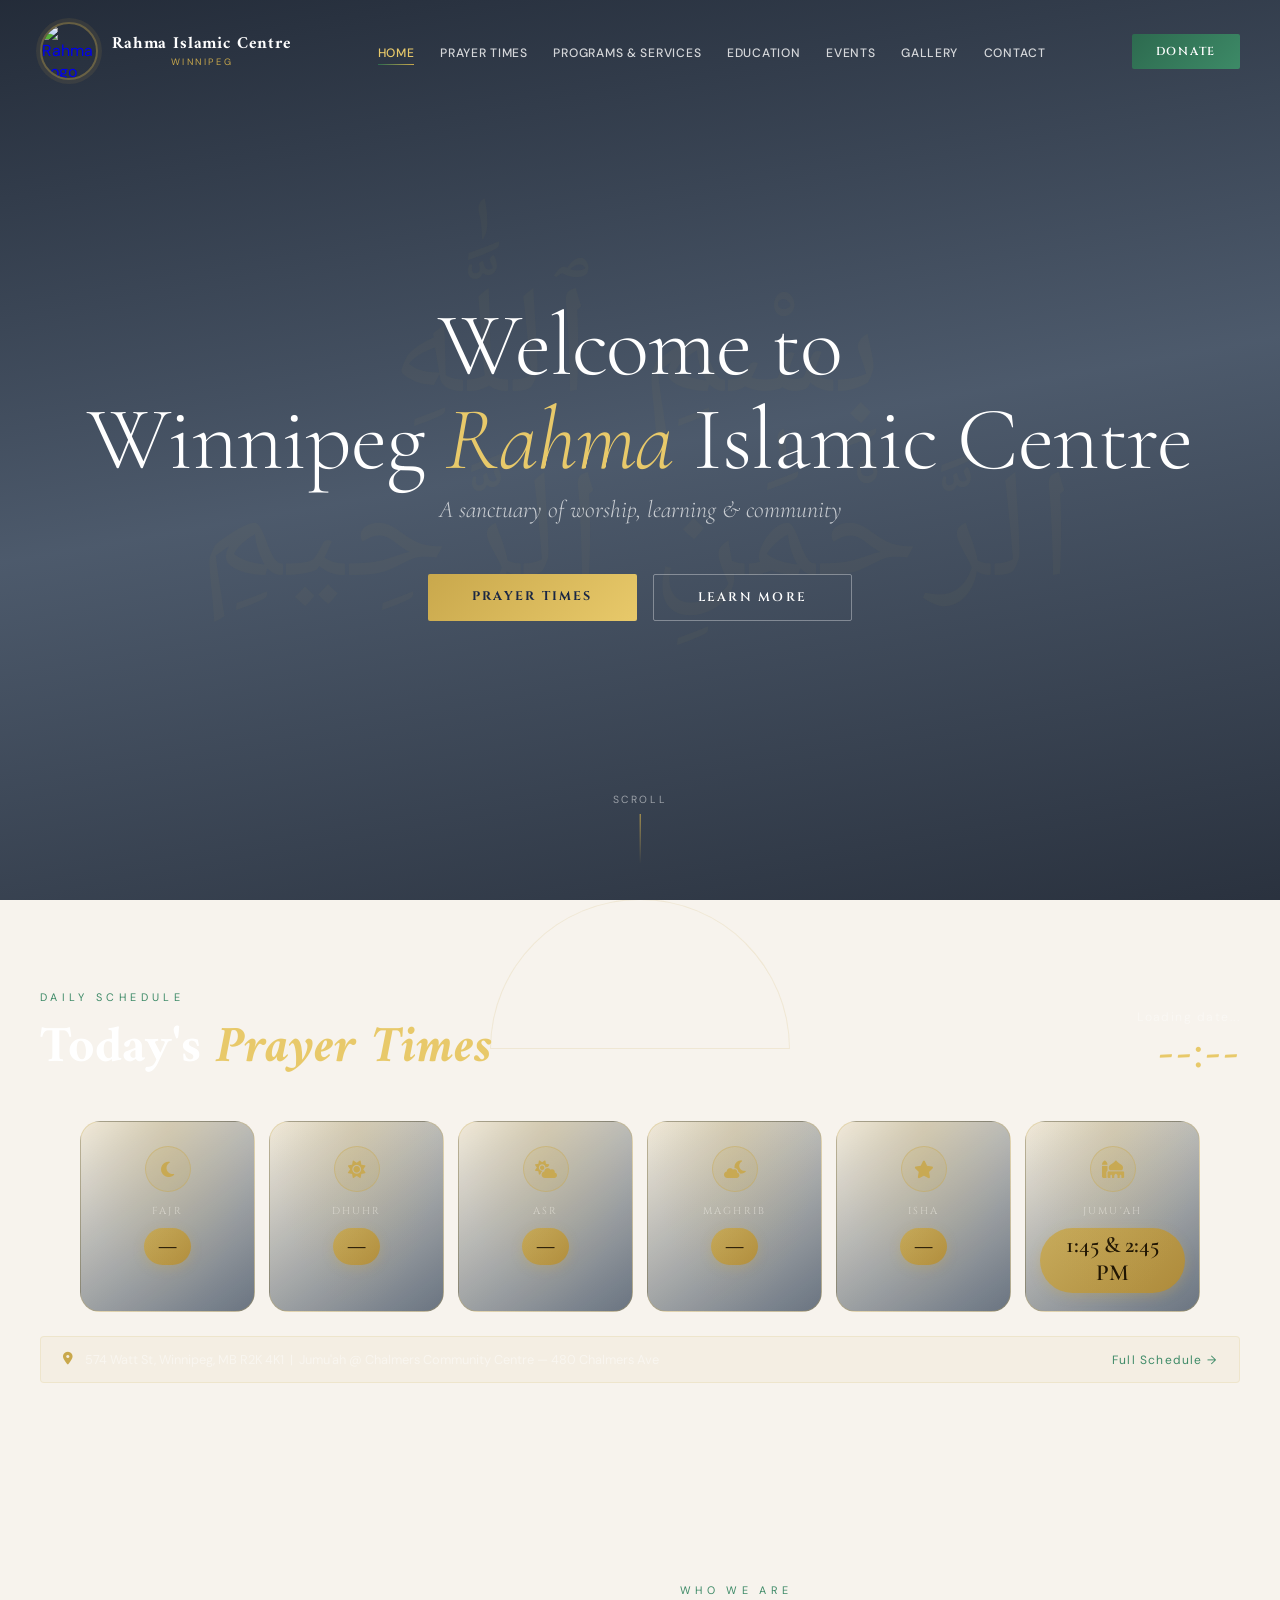
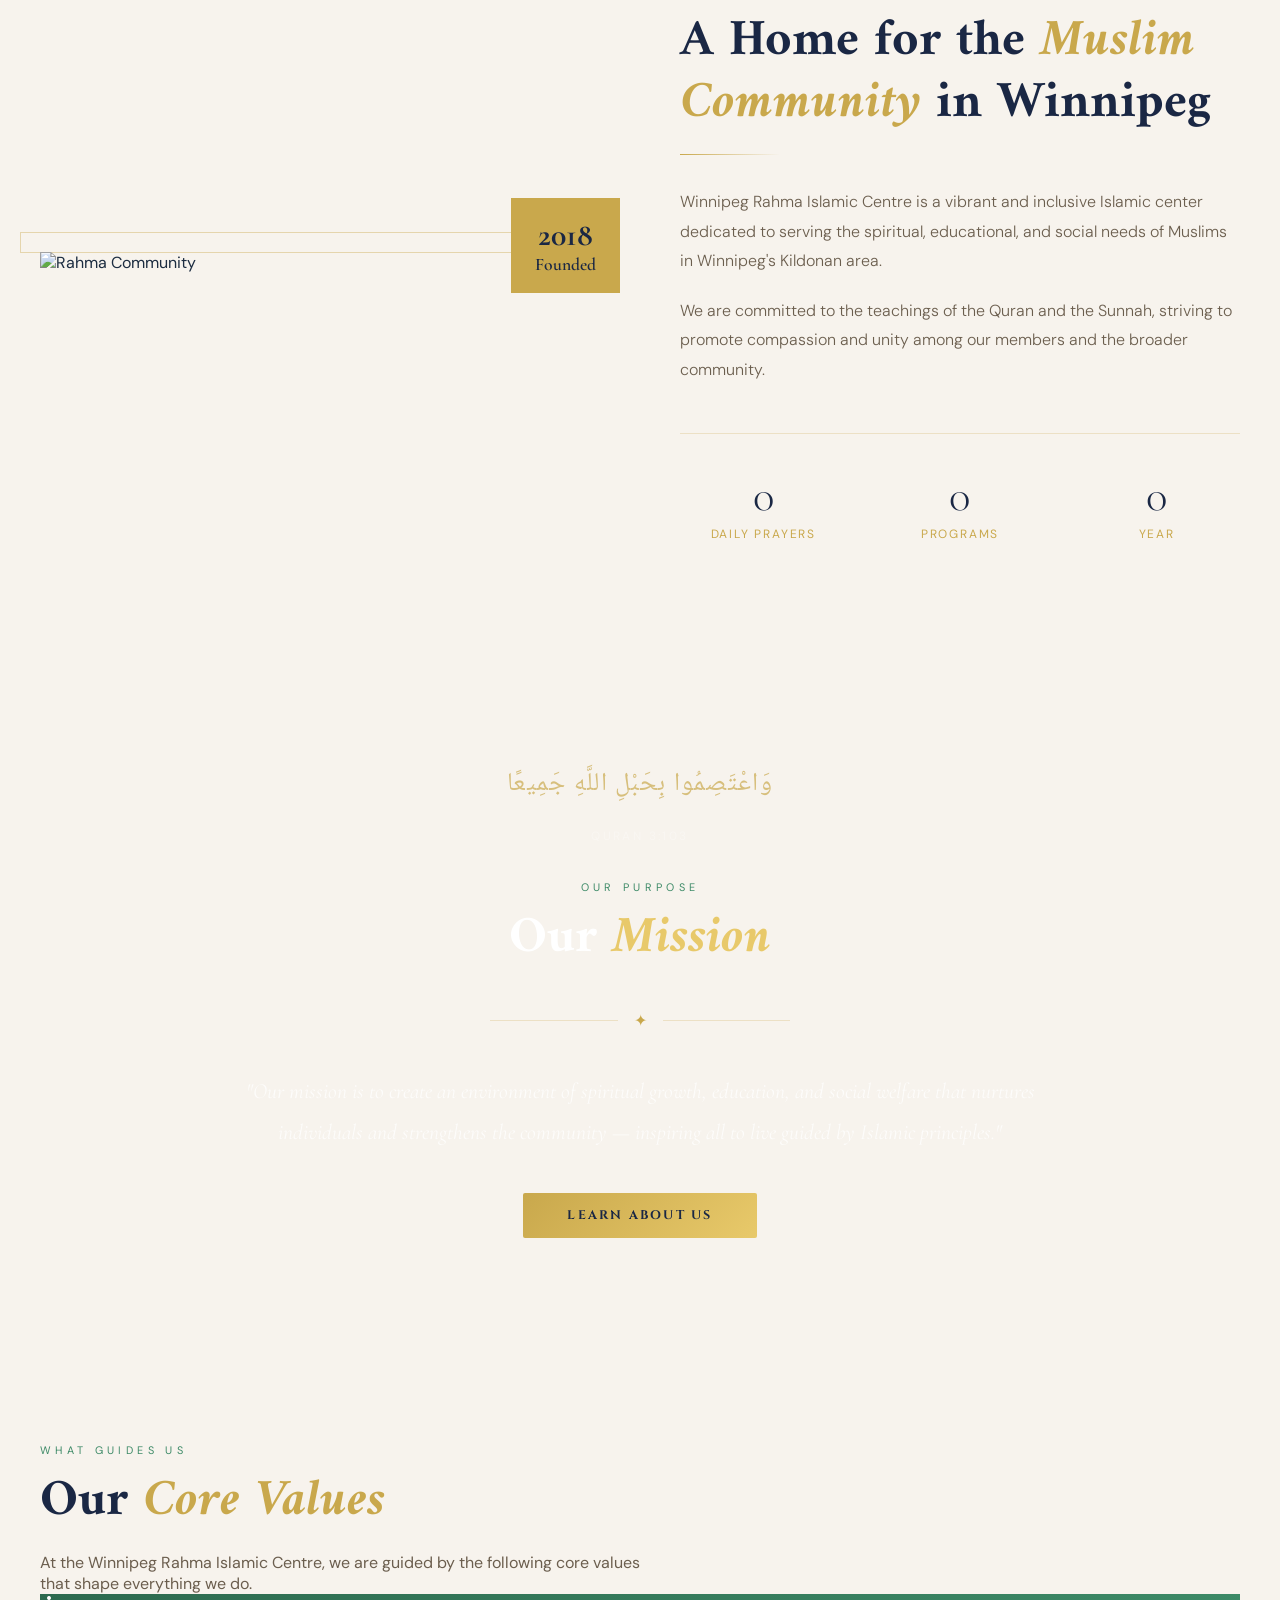
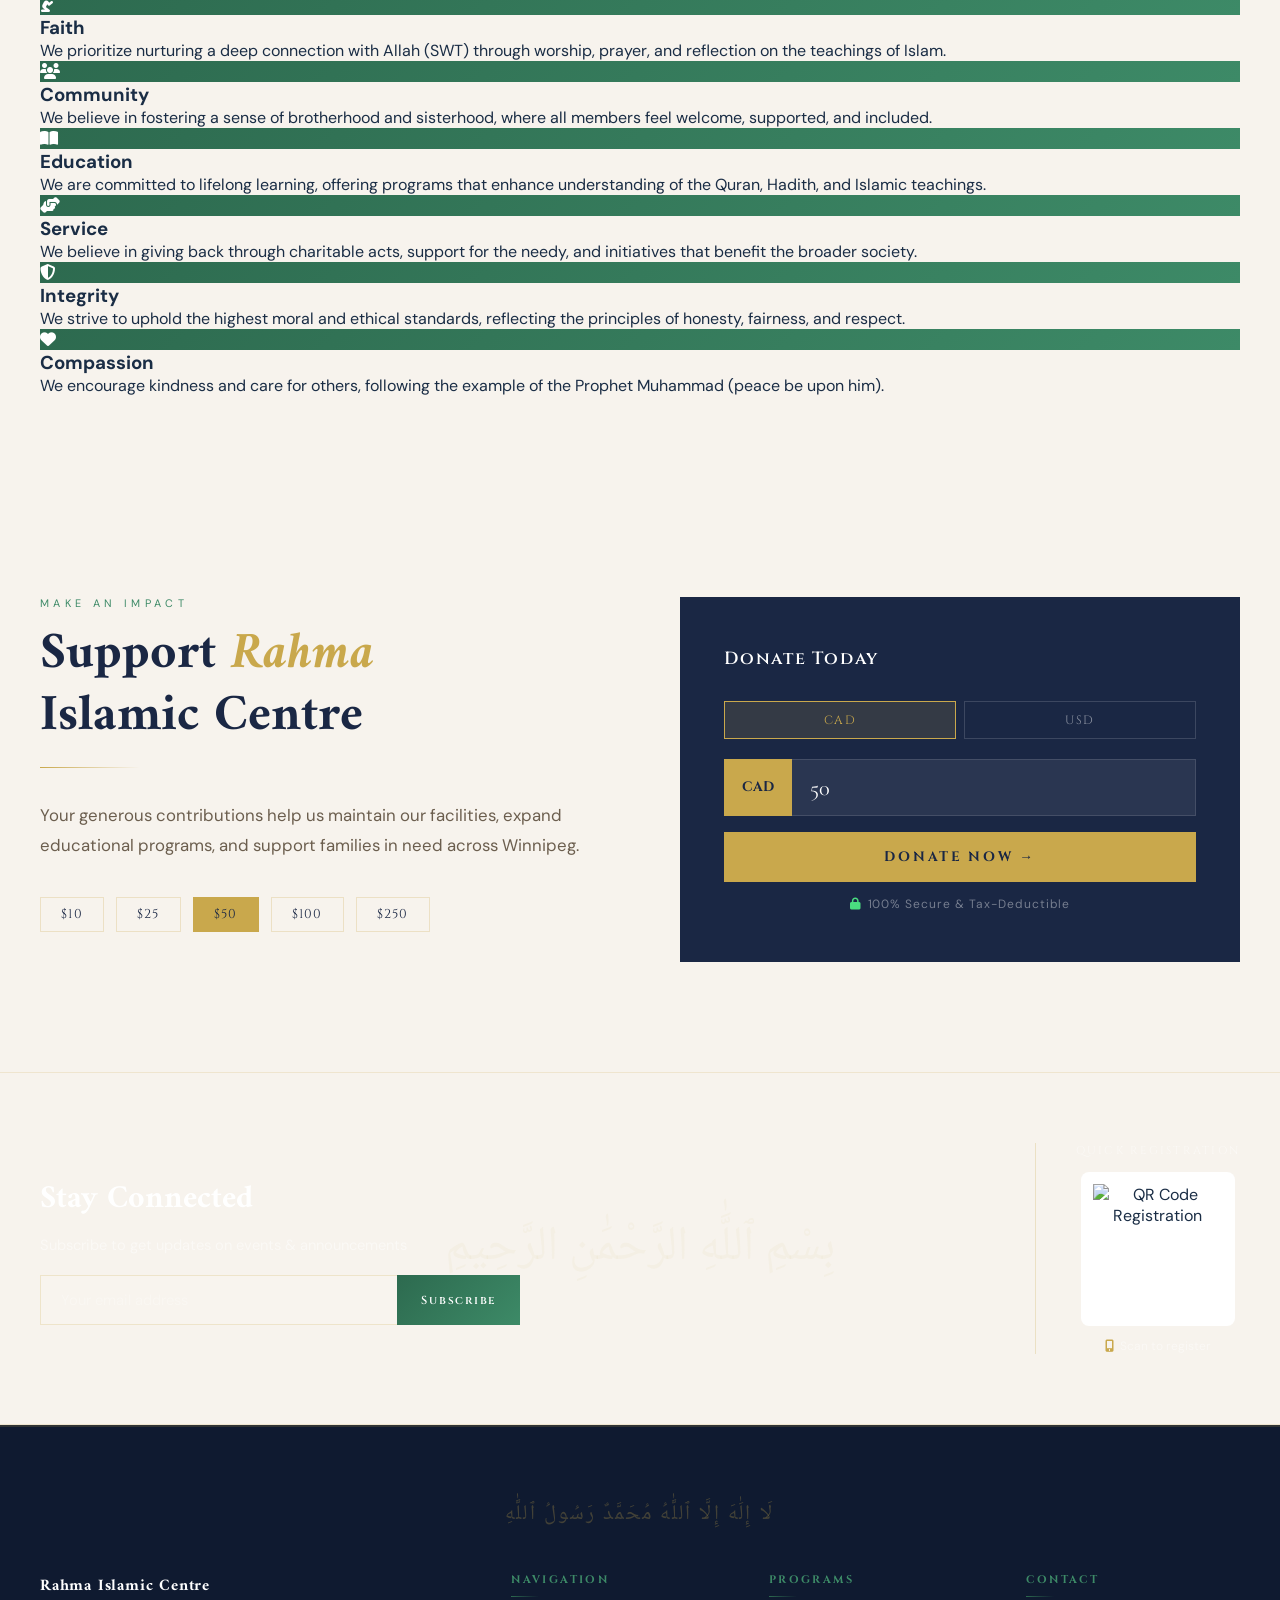
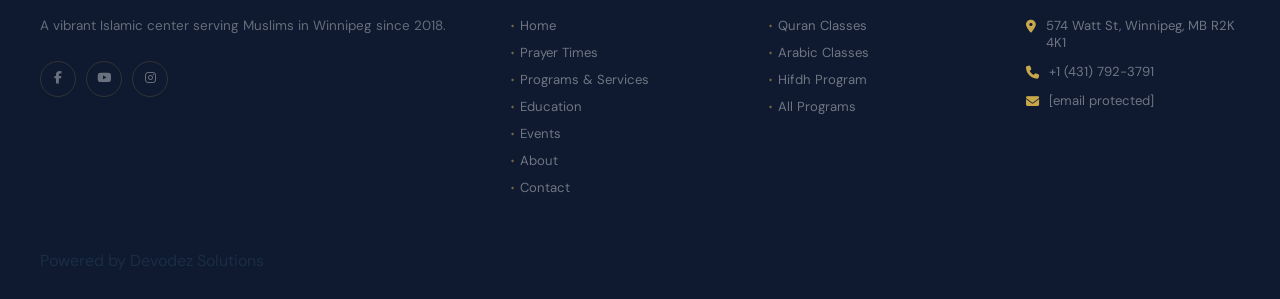
==== commit 43ed0096: "Eid" ====
--- a/index.html
+++ b/index.html
@@ -7,7 +7,7 @@
     <link rel="icon" type="image/png" href="logo.png">
     <link rel="preconnect" href="https://fonts.googleapis.com">
     <link rel="preconnect" href="https://fonts.gstatic.com" crossorigin>
-    <link href="https://fonts.googleapis.com/css2?family=Cormorant+Garamond:ital,wght@0,300;0,400;0,600;1,300;1,400&family=Cinzel:wght@400;600;700&family=DM+Sans:wght@300;400;500&display=swap" rel="stylesheet">
+    <link href="https://fonts.googleapis.com/css2?family=Amiri:ital,wght@0,400;0,700;1,400;1,700&family=Cinzel:wght@400;600;700&family=Cormorant+Garamond:ital,wght@0,300;0,400;0,600;1,300;1,400&family=DM+Sans:wght@300;400;500&family=Noto+Naskh+Arabic:wght@400;500&display=swap" rel="stylesheet">
     <link rel="stylesheet" href="https://cdnjs.cloudflare.com/ajax/libs/font-awesome/6.4.0/css/all.min.css">
     <link rel="stylesheet" href="style.css">
     <style>
@@ -41,7 +41,7 @@
         .about-year { position: absolute; bottom: -20px; right: -20px; z-index: 2; background: var(--gold); color: var(--navy); padding: 18px 24px; font-family: 'Cormorant Garamond', serif; font-size: 1.1rem; font-weight: 600; text-align: center; line-height: 1.2; }
         .about-year strong { display: block; font-size: 2rem; }
         .about-text p { font-family: 'DM Sans', sans-serif; font-size: 1rem; line-height: 1.85; color: var(--muted); margin-bottom: 20px; font-weight: 300; }
-        .about-stats { display: grid; grid-template-columns: repeat(3, max-content); justify-content: center; gap: 30px; margin-top: 48px; padding-top: 40px; border-top: 1px solid var(--border); text-align: center;}
+        .about-stats { display: grid; grid-template-columns: repeat(3, 1fr); gap: 30px; margin-top: 48px; padding-top: 40px; border-top: 1px solid var(--border); }
         .stat-item { text-align: center; }
         .stat-number { font-family: 'Cormorant Garamond', serif; font-size: 2.8rem; font-weight: 300; color: var(--navy); line-height: 1; display: block; }
         .stat-label { font-size: 0.75rem; letter-spacing: 0.15em; text-transform: uppercase; color: var(--gold); margin-top: 8px; display: block; }
@@ -76,8 +76,8 @@
         .secure-tag i { color: #4ade80; margin-right: 6px; }
 
         /* ===== RESPONSIVE ===== */
-        @media (max-width: 900px) { .about-grid, .donate-inner { grid-template-columns: 1fr; gap: 50px; } .about-stats { grid-template-columns: repeat(2, max-content); justify-content: center; justify-items: center; }}
-        @media (max-width: 600px) {.about-stats { grid-template-columns: 1fr; stify-items: center;} .donate-form-box { padding: 36px 24px; }}
+        @media (max-width: 900px) { .about-grid, .donate-inner { grid-template-columns: 1fr; gap: 50px; } .about-img-wrap { max-width: 500px; } .about-stats { grid-template-columns: 1fr 1fr; } }
+        @media (max-width: 600px) { .about-stats { grid-template-columns: 1fr; } .donate-form-box { padding: 36px 24px; } }
     </style>
 
     <!-- DROPDOWN NAV CSS -->
@@ -307,7 +307,7 @@
         <div class="hero-bg"></div>
         <div class="hero-overlay"></div>
         <div class="hero-pattern"></div>
-                <!-- Calligraphie Bismillah en filigrane -->
+        <!-- Calligraphie Bismillah en filigrane -->
         <div style="position:absolute;inset:0;display:flex;align-items:center;justify-content:center;pointer-events:none;z-index:1;">
             <div style="font-family:'Noto Naskh Arabic',serif;font-size:clamp(3rem,12vw,10rem);color:rgba(201,168,76,0.04);direction:rtl;letter-spacing:0.05em;text-align:center;line-height:1.2;user-select:none;">بِسْمِ ٱللَّٰهِ<br>الرَّحْمَٰنِ الرَّحِيمِ</div>
         </div></div>
@@ -367,13 +367,11 @@
                     <span class="section-label reveal">Who We Are</span>
                     <h2 class="section-title reveal">A Home for the <em>Muslim Community</em> in Winnipeg</h2>
                     <div class="divider reveal"></div>
-                        <p class="reveal">The Winnipeg Rahma Islamic Centre is a vibrant and inclusive Islamic Center dedicated to serving the spiritual, educational, and social needs of Muslims in Winnipeg. Our centre is a welcoming space for individuals of all ages, background, or level of religious knowledge.</p>
-                        <p class="reveal reveal-delay-1">Our mosque is committed to the teachings of the Quran and the Sunnah of the Prophet Muhammad (peace be upon him). We strive to promote compassion and unity among our members and the broader community.</p>
-                        <p class="reveal reveal-delay-2">With a focus on both religious education and community development, we offer various services to enrich the lives of our members and foster a spirit of brotherhood and sisterhood.</p>
-                    </div>
+                    <p class="reveal">Winnipeg Rahma Islamic Centre is a vibrant and inclusive Islamic center dedicated to serving the spiritual, educational, and social needs of Muslims in Winnipeg's Kildonan area.</p>
+                    <p class="reveal reveal-delay-1">We are committed to the teachings of the Quran and the Sunnah, striving to promote compassion and unity among our members and the broader community.</p>
                     <div class="about-stats reveal reveal-delay-2">
                         <div class="stat-item"><span class="stat-number" data-target="5">0</span><span class="stat-label">Daily Prayers</span></div>
-                        <div class="stat-item"><span class="stat-number" data-target="7">0</span><span class="stat-label">Programs</span></div>
+                        <div class="stat-item"><span class="stat-number" data-target="5">0</span><span class="stat-label">Programs</span></div>
                         <div class="stat-item"><span class="stat-number" data-target="2018">0</span><span class="stat-label"> Year</span></div>
                     </div>
                 </div>
@@ -386,6 +384,8 @@
         <div class="mission-pattern"></div>
         <div class="mission-bg-text">RAHMA</div>
         <div class="mission-inner">
+                <div style="font-family:'Noto Naskh Arabic',serif;font-size:1.6rem;color:rgba(201,168,76,0.7);direction:rtl;margin-bottom:20px;line-height:1.8;letter-spacing:0.05em;">وَاعْتَصِمُوا بِحَبْلِ اللَّهِ جَمِيعًا</div>
+                <div style="font-size:0.75rem;letter-spacing:0.2em;text-transform:uppercase;color:rgba(255,255,255,0.3);margin-bottom:36px;">Quran 3:103</div>
             <span class="section-label reveal" style="display:block;text-align:center;">Our Purpose</span>
             <h2 class="section-title reveal" style="color:var(--white);text-align:center;">Our <em style="color:var(--gold-light)">Mission</em></h2>
             <div class="mission-divider reveal"><span class="mission-gem">✦</span></div>
@@ -400,12 +400,12 @@
             <h2 class="section-title reveal">Our <em>Core Values</em></h2>
             <p class="reveal" style="color:var(--muted);max-width:600px;">At the Winnipeg Rahma Islamic Centre, we are guided by the following core values that shape everything we do.</p>
             <div class="values-grid">
-                <div class="value-item reveal"><div class="value-icon"><i class="fas fa-pray"></i></div><h3>Faith</h3><p>We prioritize nurturing a deep connection with Allah (SWT) through worship, prayer, and reflection on the teachings of Islam.</p></div>
-                <div class="value-item reveal reveal-delay-1"><div class="value-icon"><i class="fas fa-users"></i></div><h3>Community</h3><p>We believe in fostering a sense of brotherhood and sisterhood, where all members feel welcome, supported, and included.</p></div>
-                <div class="value-item reveal reveal-delay-2"><div class="value-icon"><i class="fas fa-book-open"></i></div><h3>Education</h3><p>We are committed to lifelong learning, offering programs that enhance understanding of the Quran, Hadith, and Islamic teachings.</p></div>
-                <div class="value-item reveal reveal-delay-1"><div class="value-icon"><i class="fas fa-hands-helping"></i></div><h3>Service</h3><p>We believe in giving back through charitable acts, support for the needy, and initiatives that benefit the broader society.</p></div>
-                <div class="value-item reveal reveal-delay-2"><div class="value-icon"><i class="fas fa-shield-alt"></i></div><h3>Integrity</h3><p>We strive to uphold the highest moral and ethical standards, reflecting the principles of honesty, fairness, and respect.</p></div>
-                <div class="value-item reveal reveal-delay-3"><div class="value-icon"><i class="fas fa-heart"></i></div><h3>Compassion</h3><p>We encourage kindness and care for others, following the example of the Prophet Muhammad (peace be upon him).</p></div>
+                <div class="value-item reveal"><div class="value-icon" style="background:linear-gradient(135deg,var(--emerald),var(--emerald-light));color:var(--white);"><i class="fas fa-pray"></i></div><h3>Faith</h3><p>We prioritize nurturing a deep connection with Allah (SWT) through worship, prayer, and reflection on the teachings of Islam.</p></div>
+                <div class="value-item reveal reveal-delay-1"><div class="value-icon" style="background:linear-gradient(135deg,var(--emerald),var(--emerald-light));color:var(--white);"><i class="fas fa-users"></i></div><h3>Community</h3><p>We believe in fostering a sense of brotherhood and sisterhood, where all members feel welcome, supported, and included.</p></div>
+                <div class="value-item reveal reveal-delay-2"><div class="value-icon" style="background:linear-gradient(135deg,var(--emerald),var(--emerald-light));color:var(--white);"><i class="fas fa-book-open"></i></div><h3>Education</h3><p>We are committed to lifelong learning, offering programs that enhance understanding of the Quran, Hadith, and Islamic teachings.</p></div>
+                <div class="value-item reveal reveal-delay-1"><div class="value-icon" style="background:linear-gradient(135deg,var(--emerald),var(--emerald-light));color:var(--white);"><i class="fas fa-hands-helping"></i></div><h3>Service</h3><p>We believe in giving back through charitable acts, support for the needy, and initiatives that benefit the broader society.</p></div>
+                <div class="value-item reveal reveal-delay-2"><div class="value-icon" style="background:linear-gradient(135deg,var(--emerald),var(--emerald-light));color:var(--white);"><i class="fas fa-shield-alt"></i></div><h3>Integrity</h3><p>We strive to uphold the highest moral and ethical standards, reflecting the principles of honesty, fairness, and respect.</p></div>
+                <div class="value-item reveal reveal-delay-3"><div class="value-icon" style="background:linear-gradient(135deg,var(--emerald),var(--emerald-light));color:var(--white);"><i class="fas fa-heart"></i></div><h3>Compassion</h3><p>We encourage kindness and care for others, following the example of the Prophet Muhammad (peace be upon him).</p></div>
             </div>
         </div>
     </section>
@@ -480,6 +480,7 @@
         </div>
     </section>
     <footer class="footer"><div class="container">
+        <div class="footer-shahada">لَا إِلَٰهَ إِلَّا ٱللَّٰهُ مُحَمَّدٌ رَسُولُ ٱللَّٰهِ</div>
         <div class="footer-grid">
             <div class="footer-brand"><span class="logo-text-footer">Rahma Islamic Centre</span><p>A vibrant Islamic center serving Muslims in Winnipeg since 2018.</p><div class="footer-social"><a href="#"><i class="fab fa-facebook-f"></i></a><a href="#"><i class="fab fa-youtube"></i></a><a href="#"><i class="fab fa-instagram"></i></a></div></div>
             <div class="footer-col"><h4>Navigation</h4><ul>
@@ -494,14 +495,14 @@
             <div class="footer-col"><h4>Contact</h4>
                 <div class="contact-li"><i class="fas fa-map-marker-alt"></i><span>574 Watt St, Winnipeg, MB R2K 4K1</span></div>
                 <div class="contact-li"><i class="fas fa-phone"></i><span>+1 (431) 792-3791</span></div>
-                <div class="contact-li"><i class="fas fa-envelope"></i><span><a href="mailto:rahmaislamiccentre@gmail.com">rahmaislamiccentre@gmail.com</a></span></div>
+                <div class="contact-li"><i class="fas fa-envelope"></i><span><a href="/cdn-cgi/l/email-protection#87f5e6efeae6eef4ebe6eaeee4e4e2e9f3f5e2c7e0eae6eeeba9e4e8ea"><span class="__cf_email__" data-cfemail="780a19101519110b141915111b1b1d160c0a1d381f15191114561b1715">[email&#160;protected]</span></a></span></div>
             </div>
         </div>
                                         <span>Powered by Devodez Solutions</span>
             </div>
         </div>
     </footer>
-    <script src="shared.js"></script>
+    <script data-cfasync="false" src="/cdn-cgi/scripts/5c5dd728/cloudflare-static/email-decode.min.js"></script><script src="shared.js"></script>
     <script>
     /* ── HORLOGE + DATE — PAGE HOME ── */
     (function tickClock(){
@@ -529,41 +530,19 @@
             var T = null;
             try {
                 var r = await fetch('https://mawaqit.net/api/2.0/mosque/by-slug/rahma-islamic-centre-winnipeg/prayer-times');
-                if (r.ok) {
-                    var d = await r.json();
-                    if (d.times && d.times.length >= 6)
-                        T = {Fajr:d.times[0], Dhuhr:d.times[2], Asr:d.times[3], Maghrib:d.times[4], Isha:d.times[5]};
-                }
+                if (r.ok) { var d = await r.json(); if (d.times && d.times.length >= 6) T = {Fajr:d.times[0], Dhuhr:d.times[2], Asr:d.times[3], Maghrib:d.times[4], Isha:d.times[5]}; }
             } catch(e) {}
-            if (!T) {
-                try {
-                    var now = new Date();
-                    var url = 'https://api.aladhan.com/v1/timings/'
-                        + now.getDate() + '-' + (now.getMonth()+1) + '-' + now.getFullYear()
-                        + '?latitude=49.8951&longitude=-97.1384&method=2';
-                    var res = await fetch(url, {mode:'cors'});
-                    var data = await res.json();
-                    if (data.code === 200) T = data.data.timings;
-                } catch(e) {}
-            }
+            if (!T) { try { var now = new Date(); var url = 'https://api.aladhan.com/v1/timings/'+now.getDate()+'-'+(now.getMonth()+1)+'-'+now.getFullYear()+'?latitude=49.8951&longitude=-97.1384&method=2'; var res = await fetch(url,{mode:'cors'}); var data = await res.json(); if (data.code === 200) T = data.data.timings; } catch(e) {} }
             if (!T) T = {Fajr:'06:12', Dhuhr:'12:41', Asr:'15:34', Maghrib:'18:09', Isha:'19:38'};
-
             var map     = {Fajr:'fajr-time', Dhuhr:'dhuhr-time', Asr:'asr-time', Maghrib:'maghrib-time', Isha:'isha-time'};
             var cardMap = {Fajr:'card-fajr',  Dhuhr:'card-dhuhr', Asr:'card-asr', Maghrib:'card-maghrib', Isha:'card-isha'};
-
-            var nm = new Date().getHours()*60 + new Date().getMinutes();
-            var active = 'Isha';
+            var nm = new Date().getHours()*60 + new Date().getMinutes(), active = 'Isha';
             ['Fajr','Dhuhr','Asr','Maghrib','Isha'].forEach(function(k) {
-                var raw = T[k] || T[k.toLowerCase()] || '';
-                var t24 = raw.split(' ')[0];
-                var el = document.getElementById(map[k]);
-                if (el) el.textContent = fmtTime(t24);
+                var raw = T[k] || T[k.toLowerCase()] || ''; var t24 = raw.split(' ')[0];
+                var el = document.getElementById(map[k]); if (el) el.textContent = fmtTime(t24);
                 if (t24) { var p = t24.split(':').map(Number); if (nm >= p[0]*60+p[1]) active = k; }
             });
-            ['Fajr','Dhuhr','Asr','Maghrib','Isha'].forEach(function(k) {
-                var el = document.getElementById(cardMap[k]);
-                if (el) el.classList.toggle('active-prayer', k === active);
-            });
+            ['Fajr','Dhuhr','Asr','Maghrib','Isha'].forEach(function(k) { var el = document.getElementById(cardMap[k]); if (el) el.classList.toggle('active-prayer', k === active); });
         }
         document.addEventListener('DOMContentLoaded', loadHomePrayers);
     })();
@@ -574,22 +553,5 @@
         var obs = new IntersectionObserver(function(entries) {
             entries.forEach(function(e) {
                 if (!e.isIntersecting) return;
-                var el = e.target;
-                var target = parseInt(el.getAttribute('data-target'));
-                var start = 0, duration = 1800;
-                var step = function(ts) {
-                    if (!start) start = ts;
-                    var prog = Math.min((ts - start) / duration, 1);
-                    el.textContent = Math.floor(prog * target);
-                    if (prog < 1) requestAnimationFrame(step);
-                    else el.textContent = target;
-                };
-                requestAnimationFrame(step);
-                obs.unobserve(el);
-            });
-        }, {threshold: 0.5});
-        nums.forEach(function(el) { obs.observe(el); });
-    });
-    </script>
-</body>
-</html>
+                var el = e.target, target = parseInt(el.getAttribute('data-target')), start = 0, duration = 1800;
+                var step = function(ts) { if (!start) start = ts; var prog = Math.min((ts-start)/duration,1); el.textContent = Math.floor(prog*target); if (prog < 1) reque
--- a/style.css
+++ b/style.css
@@ -0,0 +1,328 @@
+/* ============================================================
+   RAHMA ISLAMIC CENTRE — style.css  v4 — Islamic Design Edition
+   Direction artistique : Sanctuaire numérique
+   Palette : Nuit de mosquée + Or vivant + Vert prophétique
+   Typographie : Amiri + DM Sans
+============================================================ */
+
+*, *::before, *::after { margin: 0; padding: 0; box-sizing: border-box; }
+
+:root {
+  --navy:          #1A2744;
+  --navy-mid:      #22345a;
+  --navy-light:    #2d4a7a;
+  --gold:          #C9A84C;
+  --gold-light:    #E8C96A;
+  --gold-pale:     #f5e9c4;
+  --gold-glow:     rgba(201,168,76,0.35);
+  --emerald:       #2D6A4F;
+  --emerald-light: #3d8a67;
+  --emerald-pale:  rgba(45,106,79,0.12);
+  --cream:         #F7F3ED;
+  --cream-warm:    #F0EAE0;
+  --white:         #FFFFFF;
+  --text:          #1a2d45;
+  --muted:         #6B5E4E;
+  --border:        rgba(201,168,76,0.25);
+}
+
+html { scroll-behavior: smooth; }
+body {
+  font-family: 'DM Sans', sans-serif;
+  background: var(--cream);
+  color: var(--text);
+  overflow-x: hidden;
+  background-image: url('pattern.png');
+  background-repeat: repeat;
+  background-size: 380px auto;
+  background-attachment: fixed;
+}
+
+::-webkit-scrollbar { width: 5px; }
+::-webkit-scrollbar-track { background: var(--navy); }
+::-webkit-scrollbar-thumb { background: linear-gradient(var(--gold), var(--emerald)); }
+
+/* ═══ LOADER ═══ */
+#loader {
+  position: fixed; inset: 0; z-index: 99999;
+  background: var(--navy);
+  display: flex; align-items: center; justify-content: center;
+  flex-direction: column; gap: 20px;
+  transition: opacity 0.6s ease, visibility 0.6s ease;
+}
+#loader.hidden { opacity: 0; visibility: hidden; pointer-events: none; }
+.loader-star {
+  width: 52px; height: 52px; position: relative;
+  animation: starSpin 2.2s linear infinite;
+}
+.loader-star::before, .loader-star::after {
+  content: ''; position: absolute; inset: 0;
+  background: var(--gold);
+  clip-path: polygon(50% 0%,61% 35%,98% 35%,68% 57%,79% 91%,50% 70%,21% 91%,32% 57%,2% 35%,39% 35%);
+}
+.loader-star::after { transform: rotate(36deg); background: rgba(201,168,76,0.45); }
+@keyframes starSpin {
+  0%   { transform: rotate(0deg) scale(1); }
+  50%  { transform: rotate(180deg) scale(1.08); }
+  100% { transform: rotate(360deg) scale(1); }
+}
+.loader-text { font-family: 'Amiri', serif; color: var(--gold); font-size: 1.3rem; letter-spacing: 0.3em; }
+.loader-arabic { font-family: 'Noto Naskh Arabic', serif; color: rgba(201,168,76,0.5); font-size: 0.95rem; direction: rtl; }
+.loader-bar { width: 180px; height: 1px; background: rgba(201,168,76,0.15); overflow: hidden; }
+.loader-fill { height: 100%; width: 0; background: linear-gradient(90deg, var(--emerald), var(--gold), var(--gold-light)); animation: fillBar 2s ease forwards; }
+@keyframes fillBar { to { width: 100%; } }
+@keyframes pulse { 0%,100%{opacity:.5} 50%{opacity:1} }
+
+/* ═══ ARABESQUE DIVIDER ═══ */
+.arabesque-divider { display:flex; align-items:center; margin:0 auto; max-width:500px; opacity:0.5; }
+.arabesque-divider::before { content:''; flex:1; height:1px; background:linear-gradient(to right,transparent,var(--gold)); }
+.arabesque-divider::after  { content:''; flex:1; height:1px; background:linear-gradient(to left, transparent,var(--gold)); }
+.arabesque-gem { color:var(--gold); font-size:0.55rem; padding:0 14px; letter-spacing:0.2em; }
+
+/* ═══ NAVBAR ═══ */
+.navbar { position:fixed; top:0; left:0; width:100%; z-index:1000; padding:0 40px; transition:all 0.4s ease; }
+.navbar-inner { max-width:1300px; margin:0 auto; display:flex; align-items:center; justify-content:space-between; padding:22px 0; border-bottom:1px solid transparent; transition:all 0.4s ease; }
+.navbar.scrolled { background:rgba(26,39,68,0.97); backdrop-filter:blur(24px); }
+.navbar.scrolled .navbar-inner { padding:14px 0; border-bottom-color:var(--border); }
+
+.logo-wrap { display:flex; align-items:center; gap:14px; text-decoration:none; flex-shrink:0; }
+.logo-img { height:58px; width:58px; border-radius:50%; object-fit:cover; border:2px solid rgba(201,168,76,0.4); box-shadow:0 0 0 4px rgba(201,168,76,0.1); flex-shrink:0; transition:box-shadow 0.3s; }
+.logo-wrap:hover .logo-img { box-shadow:0 0 0 6px rgba(201,168,76,0.22); }
+.logo-text { font-family:'Amiri',serif; font-size:1.05rem; font-weight:700; color:var(--white); letter-spacing:0.05em; line-height:1.3; }
+.logo-text span { display:block; font-family:'DM Sans',sans-serif; font-size:0.58rem; font-weight:400; color:var(--gold); letter-spacing:0.28em; text-align:center; text-transform:uppercase; }
+
+.nav-links { display:flex; list-style:none; gap:1.6rem; align-items:center; }
+.nav-links a { font-family:'DM Sans',sans-serif; font-size:0.76rem; font-weight:500; color:rgba(255,255,255,0.8); text-decoration:none; letter-spacing:0.06em; text-transform:uppercase; position:relative; transition:color 0.3s; white-space:nowrap; }
+.nav-links a::after { content:''; position:absolute; bottom:-4px; left:50%; right:50%; height:1px; background:linear-gradient(90deg,var(--emerald),var(--gold)); transition:left 0.3s,right 0.3s; }
+.nav-links a:hover, .nav-links a.active { color:var(--gold-light); }
+.nav-links a:hover::after, .nav-links a.active::after { left:0; right:0; }
+
+.nav-donate { background:linear-gradient(135deg,var(--emerald) 0%,var(--emerald-light) 100%); border:none; color:var(--white); padding:10px 24px; font-family:'Cinzel',serif; font-size:0.72rem; font-weight:600; letter-spacing:0.15em; cursor:pointer; text-transform:uppercase; transition:all 0.3s; text-decoration:none; flex-shrink:0; border-radius:2px; }
+.nav-donate:hover { background:linear-gradient(135deg,var(--gold) 0%,var(--gold-light) 100%); color:var(--navy); box-shadow:0 4px 20px rgba(201,168,76,0.35); }
+
+.hamburger { display:none; flex-direction:column; gap:6px; cursor:pointer; flex-shrink:0; padding:4px; }
+.hamburger span { width:26px; height:1.5px; background:var(--gold); display:block; transition:all 0.3s; }
+.hamburger.active span:nth-child(1) { transform:rotate(45deg) translate(5px,5px); }
+.hamburger.active span:nth-child(2) { opacity:0; }
+.hamburger.active span:nth-child(3) { transform:rotate(-45deg) translate(5px,-5px); }
+
+/* ═══ MOBILE MENU ═══ */
+.mobile-menu { display:none; position:fixed; inset:0; z-index:999; background:var(--navy); flex-direction:column; align-items:center; justify-content:center; gap:2rem; background-image:url('pattern.png'); background-size:300px; background-repeat:repeat; }
+.mobile-menu::before { content:'بِسْمِ ٱللَّٰهِ'; font-family:'Noto Naskh Arabic',serif; font-size:1.4rem; color:rgba(201,168,76,0.18); direction:rtl; position:absolute; top:36px; }
+.mobile-menu.active { display:flex; }
+.mobile-menu a { font-family:'Amiri',serif; font-size:1.4rem; color:rgba(255,255,255,0.85); text-decoration:none; letter-spacing:0.08em; transition:color 0.3s; position:relative; }
+.mobile-menu a::before { content:'◆'; font-size:0.4rem; color:var(--gold); position:absolute; left:-18px; top:50%; transform:translateY(-50%); opacity:0; transition:opacity 0.3s; }
+.mobile-menu a:hover { color:var(--gold-light); }
+.mobile-menu a:hover::before { opacity:1; }
+.mobile-menu a.active { color:var(--gold) !important; border-left:2px solid var(--gold); padding-left:12px; }
+.mobile-menu a.active::before { opacity:1; }
+.mobile-menu .mobile-donate { color:var(--white) !important; background:linear-gradient(135deg,var(--emerald),var(--emerald-light)); padding:10px 32px; border-radius:2px; font-size:1rem; letter-spacing:0.15em; }
+
+/* ═══ PAGE HEADER ═══ */
+.page-header { position:relative; padding:150px 24px 90px; background:var(--navy); overflow:hidden; text-align:center; }
+.page-header::before { content:''; position:absolute; top:-1px; left:50%; transform:translateX(-50%); width:220px; height:110px; border:1px solid rgba(201,168,76,0.2); border-radius:110px 110px 0 0; pointer-events:none; }
+.page-header-pattern { position:absolute; inset:-60%; border:1px solid rgba(201,168,76,0.12); opacity:0.06; pointer-events:none; animation:patternSpin 80s linear infinite; transform-origin:center center; }
+@keyframes patternSpin { from{transform:rotate(0deg)} to{transform:rotate(360deg)} }
+.page-header-overlay { position:absolute; inset:0; background:linear-gradient(170deg,rgba(6,16,32,0.7) 0%,rgba(26,39,68,0.5) 100%); }
+.page-header-content { position:relative; z-index:2; }
+.page-header-eyebrow { font-family:'DM Sans',sans-serif; font-size:0.68rem; letter-spacing:0.4em; text-transform:uppercase; color:var(--emerald-light); margin-bottom:16px; display:block; }
+.page-header h1 { font-family:'Amiri',serif; font-size:clamp(2.8rem,6vw,5.2rem); font-weight:700; color:var(--white); line-height:1.1; margin-bottom:16px; }
+.page-header h1 em { font-style:italic; color:var(--gold-light); }
+.page-header-arabesque { margin:16px auto 0; max-width:280px; }
+
+/* ═══ SECTION UTILITIES ═══ */
+section { padding: 90px 24px; }
+.container { max-width:1200px; margin:0 auto; }
+
+.hero,.page-header,.prayer-section,.gallery-section,.newsletter-section,.today-widget,.footer,.mission-section { background-image:none !important; }
+
+.section-label { font-family:'DM Sans',sans-serif; font-size:0.68rem; letter-spacing:0.4em; text-transform:uppercase; color:var(--emerald-light); margin-bottom:14px; display:block; }
+.section-title { font-family:'Amiri',serif; font-size:clamp(2.2rem,4vw,3.4rem); font-weight:700; line-height:1.2; color:var(--navy); margin-bottom:20px; }
+.section-title em { font-style:italic; color:var(--gold); }
+
+.divider { display:flex; align-items:center; gap:8px; margin-bottom:32px; width:100px; }
+.divider::before { content:''; flex:1; height:1px; background:linear-gradient(to right,var(--gold),transparent); }
+.divider-gem { color:var(--gold); font-size:0.42rem; }
+
+/* ═══ BOUTONS ═══ */
+.btn-primary { background:linear-gradient(135deg,var(--gold) 0%,var(--gold-light) 100%); color:var(--navy); padding:14px 44px; font-family:'Cinzel',serif; font-size:0.78rem; font-weight:700; letter-spacing:0.18em; text-transform:uppercase; border:none; cursor:pointer; text-decoration:none; display:inline-block; transition:all 0.3s; border-radius:2px; position:relative; overflow:hidden; }
+.btn-primary:hover { box-shadow:0 8px 28px rgba(201,168,76,0.45); transform:translateY(-2px); }
+.btn-outline { background:transparent; color:var(--white); padding:14px 44px; font-family:'Cinzel',serif; font-size:0.78rem; font-weight:600; letter-spacing:0.18em; text-transform:uppercase; border:1px solid rgba(255,255,255,0.35); cursor:pointer; text-decoration:none; display:inline-block; transition:all 0.3s; border-radius:2px; }
+.btn-outline:hover { border-color:var(--gold); color:var(--gold); }
+.btn-emerald { background:linear-gradient(135deg,var(--emerald) 0%,var(--emerald-light) 100%); color:var(--white); padding:14px 44px; font-family:'Cinzel',serif; font-size:0.78rem; font-weight:600; letter-spacing:0.15em; text-transform:uppercase; border:none; cursor:pointer; text-decoration:none; display:inline-block; transition:all 0.3s; border-radius:2px; }
+.btn-emerald:hover { box-shadow:0 8px 28px rgba(45,106,79,0.4); transform:translateY(-2px); }
+
+/* ═══ NEWSLETTER ═══ */
+.newsletter-section { background:linear-gradient(135deg,var(--navy) 0%,var(--navy-mid) 100%); padding:70px 24px; position:relative; overflow:hidden; border-top:1px solid rgba(201,168,76,0.18); border-bottom:1px solid rgba(201,168,76,0.18); }
+.newsletter-section::before { content:'بِسْمِ ٱللَّٰهِ الرَّحْمَٰنِ الرَّحِيمِ'; font-family:'Noto Naskh Arabic',serif; font-size:3rem; color:rgba(201,168,76,0.05); direction:rtl; position:absolute; top:50%; left:50%; transform:translate(-50%,-50%); white-space:nowrap; pointer-events:none; }
+.newsletter-inner { display:flex; align-items:center; justify-content:space-between; gap:40px; flex-wrap:wrap; position:relative; z-index:1; }
+.newsletter-text h3 { font-family:'Amiri',serif; font-size:2rem; font-weight:700; color:var(--white); margin-bottom:8px; }
+.newsletter-text p { color:rgba(255,255,255,0.48); font-size:0.92rem; }
+.newsletter-form { display:flex; gap:0; flex:1; max-width:460px; }
+.newsletter-input { flex:1; padding:14px 20px; border:1px solid rgba(201,168,76,0.22); border-right:none; outline:none; background:rgba(255,255,255,0.06); color:var(--white); font-family:'DM Sans',sans-serif; font-size:0.92rem; }
+.newsletter-input::placeholder { color:rgba(255,255,255,0.28); }
+.newsletter-btn { padding:14px 24px; background:linear-gradient(135deg,var(--emerald),var(--emerald-light)); border:none; color:var(--white); cursor:pointer; font-family:'Cinzel',serif; font-size:0.72rem; letter-spacing:0.15em; font-weight:600; transition:all 0.3s; white-space:nowrap; }
+.newsletter-btn:hover { background:linear-gradient(135deg,var(--gold),var(--gold-light)); color:var(--navy); }
+
+/* ═══ FOOTER ═══ */
+.footer { background:#0f1a30; border-top:2px solid rgba(201,168,76,0.18); padding:70px 24px 28px; position:relative; overflow:hidden; }
+.footer::before { content:''; position:absolute; inset:-60%; border:1px solid rgba(201,168,76,0.07); opacity:0.5; pointer-events:none; animation:patternSpin 120s linear infinite; }
+.footer-shahada { text-align:center; font-family:'Noto Naskh Arabic',serif; font-size:1.3rem; color:rgba(201,168,76,0.28); direction:rtl; margin-bottom:40px; letter-spacing:0.1em; position:relative; z-index:1; }
+.footer-grid { display:grid; grid-template-columns:2fr 1fr 1fr 1fr; gap:44px; margin-bottom:44px; position:relative; z-index:1; }
+.footer-brand .logo-text-footer { font-family:'Amiri',serif; font-size:1rem; font-weight:700; color:var(--white); letter-spacing:0.05em; display:block; margin-bottom:14px; }
+.footer-brand p { font-size:0.84rem; color:rgba(255,255,255,0.36); line-height:1.85; margin-bottom:22px; }
+.footer-social { display:flex; gap:10px; }
+.footer-social a { width:36px; height:36px; border:1px solid rgba(201,168,76,0.18); border-radius:50%; display:flex; align-items:center; justify-content:center; color:rgba(255,255,255,0.38); font-size:0.78rem; text-decoration:none; transition:all 0.3s; }
+.footer-social a:hover { border-color:var(--gold); color:var(--gold); background:rgba(201,168,76,0.1); }
+.footer-col h4 { font-family:'Cinzel',serif; font-size:0.68rem; color:var(--emerald-light); letter-spacing:0.22em; text-transform:uppercase; margin-bottom:20px; position:relative; padding-bottom:10px; }
+.footer-col h4::after { content:''; position:absolute; bottom:0; left:0; width:28px; height:1px; background:linear-gradient(to right,var(--emerald),transparent); }
+.footer-col ul { list-style:none; }
+.footer-col ul li { margin-bottom:10px; }
+.footer-col ul li a { font-size:0.82rem; color:rgba(255,255,255,0.4); text-decoration:none; transition:color 0.3s; display:flex; align-items:center; gap:6px; }
+.footer-col ul li a::before { content:'◆'; font-size:0.28rem; color:var(--gold); opacity:0.55; }
+.footer-col ul li a:hover { color:var(--gold-light); }
+.footer-col .contact-li { display:flex; gap:10px; align-items:flex-start; font-size:0.82rem; color:rgba(255,255,255,0.4); margin-bottom:12px; }
+.footer-col .contact-li i { color:var(--gold); margin-top:3px; flex-shrink:0; }
+.footer-col .contact-li a { color:rgba(255,255,255,0.4); text-decoration:none; transition:color 0.3s; }
+.footer-col .contact-li a:hover { color:var(--gold-light); }
+.footer-bottom { padding-top:26px; border-top:1px solid rgba(201,168,76,0.1); display:flex; justify-content:space-between; align-items:center; font-size:0.74rem; color:rgba(255,255,255,0.2); flex-wrap:wrap; gap:10px; position:relative; z-index:1; }
+
+/* ═══ REVEAL ═══ */
+.reveal { opacity:0; transform:translateY(28px); transition:opacity 0.75s ease,transform 0.75s ease; }
+.reveal.visible { opacity:1; transform:translateY(0); }
+.reveal-delay-1 { transition-delay:0.1s; }
+.reveal-delay-2 { transition-delay:0.2s; }
+.reveal-delay-3 { transition-delay:0.3s; }
+.reveal-delay-4 { transition-delay:0.4s; }
+
+/* ═══ PRAYER SECTION (homepage) ═══ */
+.prayer-section { background:linear-gradient(160deg,#0f1a30 0%,var(--navy) 60%,#1e3055 100%); padding:90px 24px; position:relative; overflow:hidden; }
+.prayer-section::before { content:''; position:absolute; top:-1px; left:50%; transform:translateX(-50%); width:300px; height:150px; border:1px solid rgba(201,168,76,0.15); border-radius:150px 150px 0 0; pointer-events:none; z-index:1; }
+.prayer-pattern { position:absolute; inset:-60%; border:1px solid rgba(201,168,76,0.1); opacity:0.05; pointer-events:none; transform-origin:center; animation:patternSpin 90s linear infinite; z-index:0; }
+.prayer-top { display:flex; justify-content:space-between; align-items:flex-end; margin-bottom:42px; flex-wrap:wrap; gap:20px; position:relative; z-index:1; }
+.prayer-date-display { font-size:0.76rem; letter-spacing:0.12em; color:rgba(255,255,255,0.38); margin-bottom:6px; }
+.prayer-clock { font-family:'Amiri',serif; font-size:3rem; font-weight:400; color:var(--gold-light); line-height:1; }
+.prayer-live { text-align:right; }
+
+.prayer-cards { display:flex !important; flex-wrap:wrap; gap:14px; justify-content:center; margin-bottom:28px; border:none !important; position:relative; z-index:1; }
+.prayer-card-item { flex:1 1 130px; max-width:175px; min-width:120px; background:linear-gradient(145deg,rgba(201,168,76,0.1) 0%,rgba(15,26,48,0.8) 100%); border:1px solid rgba(201,168,76,0.22) !important; border-right:1px solid rgba(201,168,76,0.22) !important; border-radius:20px; padding:24px 14px 18px; text-align:center; position:relative; transition:transform 0.25s,box-shadow 0.25s,border-color 0.25s; overflow:hidden; }
+.prayer-card-item::before { content:''; position:absolute; inset:0; border-radius:20px; background:radial-gradient(ellipse at 50% 0%,rgba(201,168,76,0.14) 0%,transparent 70%); pointer-events:none; }
+.prayer-card-item:hover { transform:translateY(-4px); box-shadow:0 12px 36px rgba(0,0,0,0.4); border-color:rgba(201,168,76,0.5) !important; }
+.prayer-icon-ring { width:46px; height:46px; border-radius:50%; background:rgba(201,168,76,0.12); border:1.5px solid rgba(201,168,76,0.35); display:flex; align-items:center; justify-content:center; margin:0 auto 12px; transition:background 0.25s; }
+.prayer-card-item:hover .prayer-icon-ring { background:rgba(201,168,76,0.25); }
+.prayer-icon { font-size:1.1rem !important; color:var(--gold); opacity:0.9; margin-bottom:0 !important; display:inline !important; }
+.prayer-name { font-family:'Cinzel',serif; font-size:0.62rem; letter-spacing:0.2em; color:rgba(255,255,255,0.45); text-transform:uppercase; margin-bottom:10px; }
+.prayer-time-val { display:inline-block; font-family:'Amiri',serif; font-size:1.5rem; font-weight:700; background:linear-gradient(135deg,var(--gold) 0%,var(--gold-light) 100%); color:#1a1000 !important; padding:4px 14px 5px; border-radius:50px; line-height:1.2; box-shadow:0 3px 12px rgba(201,168,76,0.28); margin-bottom:0; }
+.prayer-time-val.loading { background:rgba(255,255,255,0.06); color:rgba(255,255,255,0.2) !important; box-shadow:none; font-size:1.1rem; }
+.prayer-card-item.active-prayer { border-color:var(--gold) !important; background:linear-gradient(145deg,rgba(201,168,76,0.2) 0%,rgba(15,26,48,0.9) 100%); box-shadow:0 0 0 3px rgba(201,168,76,0.15),0 8px 28px rgba(0,0,0,0.35); }
+.prayer-card-item.active-prayer .prayer-icon-ring { background:rgba(201,168,76,0.3); border-color:var(--gold); }
+.prayer-card-item.active-prayer .prayer-name { color:var(--gold); }
+.prayer-card-item.active-prayer::after { content:'Now'; position:absolute; top:10px; right:10px; background:linear-gradient(135deg,var(--emerald),var(--emerald-light)); color:var(--white); font-family:'Cinzel',serif; font-size:0.44rem; font-weight:700; letter-spacing:0.1em; padding:2px 7px; border-radius:50px; text-transform:uppercase; }
+.prayer-location-bar { margin-top:22px; padding:14px 22px; background:rgba(201,168,76,0.06); border:1px solid rgba(201,168,76,0.14); border-radius:4px; display:flex; align-items:center; gap:12px; font-size:0.8rem; color:rgba(255,255,255,0.46); flex-wrap:wrap; position:relative; z-index:1; }
+.prayer-location-bar i { color:var(--gold); }
+.prayer-location-bar a { color:var(--emerald-light); text-decoration:none; margin-left:auto; font-size:0.75rem; letter-spacing:0.1em; transition:color 0.3s; }
+.prayer-location-bar a:hover { color:var(--gold-light); }
+
+/* ═══ FORMULAIRES ═══ */
+.form-group { margin-bottom:20px; }
+.form-group label { display:block; font-family:'Cinzel',serif; font-size:0.68rem; letter-spacing:0.15em; text-transform:uppercase; color:var(--muted); margin-bottom:8px; }
+.form-group input,.form-group textarea,.form-group select { width:100%; padding:13px 17px; border:1px solid rgba(201,168,76,0.18); background:var(--white); color:var(--text); font-family:'DM Sans',sans-serif; font-size:0.92rem; outline:none; transition:border-color 0.3s,box-shadow 0.3s; border-radius:2px; }
+.form-group input:focus,.form-group textarea:focus { border-color:var(--emerald); box-shadow:0 0 0 3px rgba(45,106,79,0.1); }
+.form-group textarea { resize:vertical; min-height:120px; }
+
+/* ═══ SERVICE CARDS ═══ */
+.services-grid { display:grid; grid-template-columns:repeat(3,1fr); gap:20px; margin-bottom:20px; }
+.services-grid-2 { grid-template-columns:repeat(2,1fr); max-width:820px; margin:0 auto; }
+.service-item { background:var(--white); overflow:hidden; border:1px solid rgba(201,168,76,0.12); border-radius:4px; transition:transform 0.3s,box-shadow 0.3s,border-color 0.3s; }
+.service-item:hover { transform:translateY(-4px); box-shadow:0 16px 40px rgba(26,39,68,0.12); border-color:rgba(201,168,76,0.35); }
+.service-img { height:240px; overflow:hidden; }
+.service-img img { width:100%; height:100%; object-fit:contain; background:var(--cream); transition:transform 0.6s; }
+.service-item:hover .service-img img { transform:scale(1.05); }
+.service-body { padding:26px 28px 30px; }
+.service-num { font-family:'Amiri',serif; font-size:0.85rem; color:var(--emerald-light); letter-spacing:0.15em; margin-bottom:8px; display:block; }
+.service-body h3 { font-family:'Amiri',serif; font-size:1.1rem; font-weight:700; color:var(--navy); margin-bottom:10px; }
+.service-body p { font-size:0.88rem; color:var(--muted); line-height:1.75; }
+.service-arrow { display:inline-flex; align-items:center; gap:8px; font-size:0.72rem; letter-spacing:0.12em; text-transform:uppercase; color:var(--emerald); text-decoration:none; margin-top:16px; transition:gap 0.3s,color 0.3s; font-family:'Cinzel',serif; }
+.service-arrow:hover { gap:14px; color:var(--gold); }
+
+/* ═══ GALLERY ═══ */
+.gallery-section { background:#0f1a30; padding:80px 0; position:relative; overflow:hidden; }
+.gallery-pattern { position:absolute; inset:-60%; border:1px solid rgba(201,168,76,0.07); opacity:0.04; pointer-events:none; animation:patternSpin 120s linear infinite; }
+.gallery-grid { display:grid; grid-template-columns:repeat(4,1fr); grid-template-rows:210px 210px; gap:4px; }
+.gallery-item { overflow:hidden; position:relative; cursor:pointer; }
+.gallery-item:nth-child(1) { grid-column:span 2; grid-row:span 2; }
+.gallery-item:nth-child(6) { grid-column:span 2; }
+.gallery-item img { width:100%; height:100%; object-fit:cover; transition:transform 0.6s,filter 0.4s; filter:brightness(0.78); }
+.gallery-item:hover img { transform:scale(1.08); filter:brightness(0.95); }
+.gallery-item-overlay { position:absolute; inset:0; background:linear-gradient(transparent,rgba(15,26,48,0.7)); opacity:0; transition:opacity 0.4s; }
+.gallery-item:hover .gallery-item-overlay { opacity:1; }
+
+/* ═══ CONTACT CARDS ═══ */
+.contact-detail { display:flex; gap:18px; margin-bottom:16px; padding:22px; background:var(--white); border:1px solid rgba(201,168,76,0.12); border-radius:4px; transition:border-color 0.3s,box-shadow 0.3s; }
+.contact-detail:hover { border-color:var(--emerald); box-shadow:0 4px 20px rgba(45,106,79,0.1); }
+.contact-icon-wrap { width:46px; height:46px; background:linear-gradient(135deg,var(--navy),var(--navy-mid)); border-radius:50%; display:flex; align-items:center; justify-content:center; flex-shrink:0; }
+.contact-icon-wrap i { color:var(--gold); font-size:1rem; }
+.contact-detail h3 { font-family:'Cinzel',serif; font-size:0.68rem; letter-spacing:0.15em; color:var(--emerald); margin-bottom:5px; text-transform:uppercase; }
+.contact-detail p,.contact-detail a { font-size:0.92rem; color:var(--muted); text-decoration:none; line-height:1.6; }
+.contact-detail a:hover { color:var(--navy); }
+
+/* ═══ PRAYER TABLE ═══ */
+.prayer-table { width:100%; border-collapse:collapse; min-width:650px; }
+.prayer-table thead .month-row th { background:var(--navy); color:var(--gold); font-family:'Amiri',serif; font-size:2.2rem; font-weight:700; padding:22px; letter-spacing:0.06em; text-align:center; }
+.prayer-table thead tr:last-child th { background:var(--navy-mid); color:rgba(255,255,255,0.6); font-family:'Cinzel',serif; font-size:0.66rem; letter-spacing:0.12em; padding:12px 10px; text-align:center; border:1px solid rgba(255,255,255,0.06); }
+.prayer-table tbody td { padding:10px 8px; text-align:center; font-size:0.84rem; color:var(--text); border-bottom:1px solid rgba(201,168,76,0.08); }
+.prayer-table tbody tr:hover { background:rgba(45,106,79,0.05); }
+.prayer-table tbody .friday-row { background:rgba(45,106,79,0.06); }
+.prayer-table tbody .today-row { background:rgba(201,168,76,0.12); font-weight:600; }
+.prayer-table tfoot td { background:var(--navy); color:rgba(255,255,255,0.4); font-size:0.78rem; padding:14px; text-align:center; }
+.prayer-table tfoot strong { color:var(--gold); }
+
+/* ═══ MOTIFS SECTIONS SOMBRES ═══ */
+.prayer-section,.gallery-section,.footer { position:relative; overflow:hidden; }
+.footer-pattern,.donate-box-pattern { position:absolute; inset:-60%; border:1px solid rgba(201,168,76,0.08); opacity:0.04; pointer-events:none; transform-origin:center; animation:patternSpin 90s linear infinite; z-index:0; }
+.prayer-section .container,.gallery-section .container,.footer .container { position:relative; z-index:1; }
+
+/* ═══ NAV ACTIVE ═══ */
+.nav-links a.active { color:var(--gold-light) !important; }
+.nav-links a.active::after { left:0; right:0; }
+
+/* ═══ RESPONSIVE ═══ */
+@media (max-width:1100px) {
+  .footer-grid { grid-template-columns:1fr 1fr; }
+}
+@media (max-width:960px) {
+  .nav-links { display:none !important; }
+  .nav-donate { display:none !important; }
+  .hamburger { display:flex !important; }
+  .navbar { padding:0 20px; }
+  .services-grid { grid-template-columns:1fr 1fr; }
+  .gallery-grid { grid-template-columns:repeat(2,1fr); grid-template-rows:auto; }
+  .gallery-item:nth-child(1),.gallery-item:nth-child(6) { grid-column:span 1; grid-row:span 1; }
+}
+@media (max-width:700px) {
+  .nl-flex-wrap { flex-direction:column !important; }
+  .qr-col { border-left:none !important; padding-left:0 !important; width:100% !important; text-align:center; }
+  .newsletter-form { max-width:100% !important; }
+  .prayer-cards { gap:8px; }
+  .prayer-card-item { flex:1 1 100px; min-width:90px; padding:16px 8px 12px; border-radius:14px; }
+  .prayer-icon-ring { width:36px; height:36px; margin-bottom:8px; }
+  .prayer-time-val { font-size:1.15rem; padding:3px 10px; }
+}
+@media (max-width:600px) {
+  section { padding:60px 16px; }
+  .page-header { padding:130px 20px 70px; }
+  .services-grid,.services-grid-2 { grid-template-columns:1fr; max-width:100%; }
+  .gallery-grid { grid-template-columns:1fr; }
+  .footer-grid { grid-template-columns:1fr; gap:30px; }
+  .newsletter-inner { flex-direction:column; align-items:flex-start; }
+  .newsletter-form { width:100%; max-width:100%; }
+}
+@media print {
+  .navbar,#loader,.mobile-menu,.newsletter-section,.footer { display:none !important; }
+  .page-header { padding:20px 0 10px; }
+  section { padding:20px 0; }
+}
+
+html,body { overflow-x:hidden; max-width:100%; }
+*{ box-sizing:border-box; }
+img { max-width:100%; height:auto; }
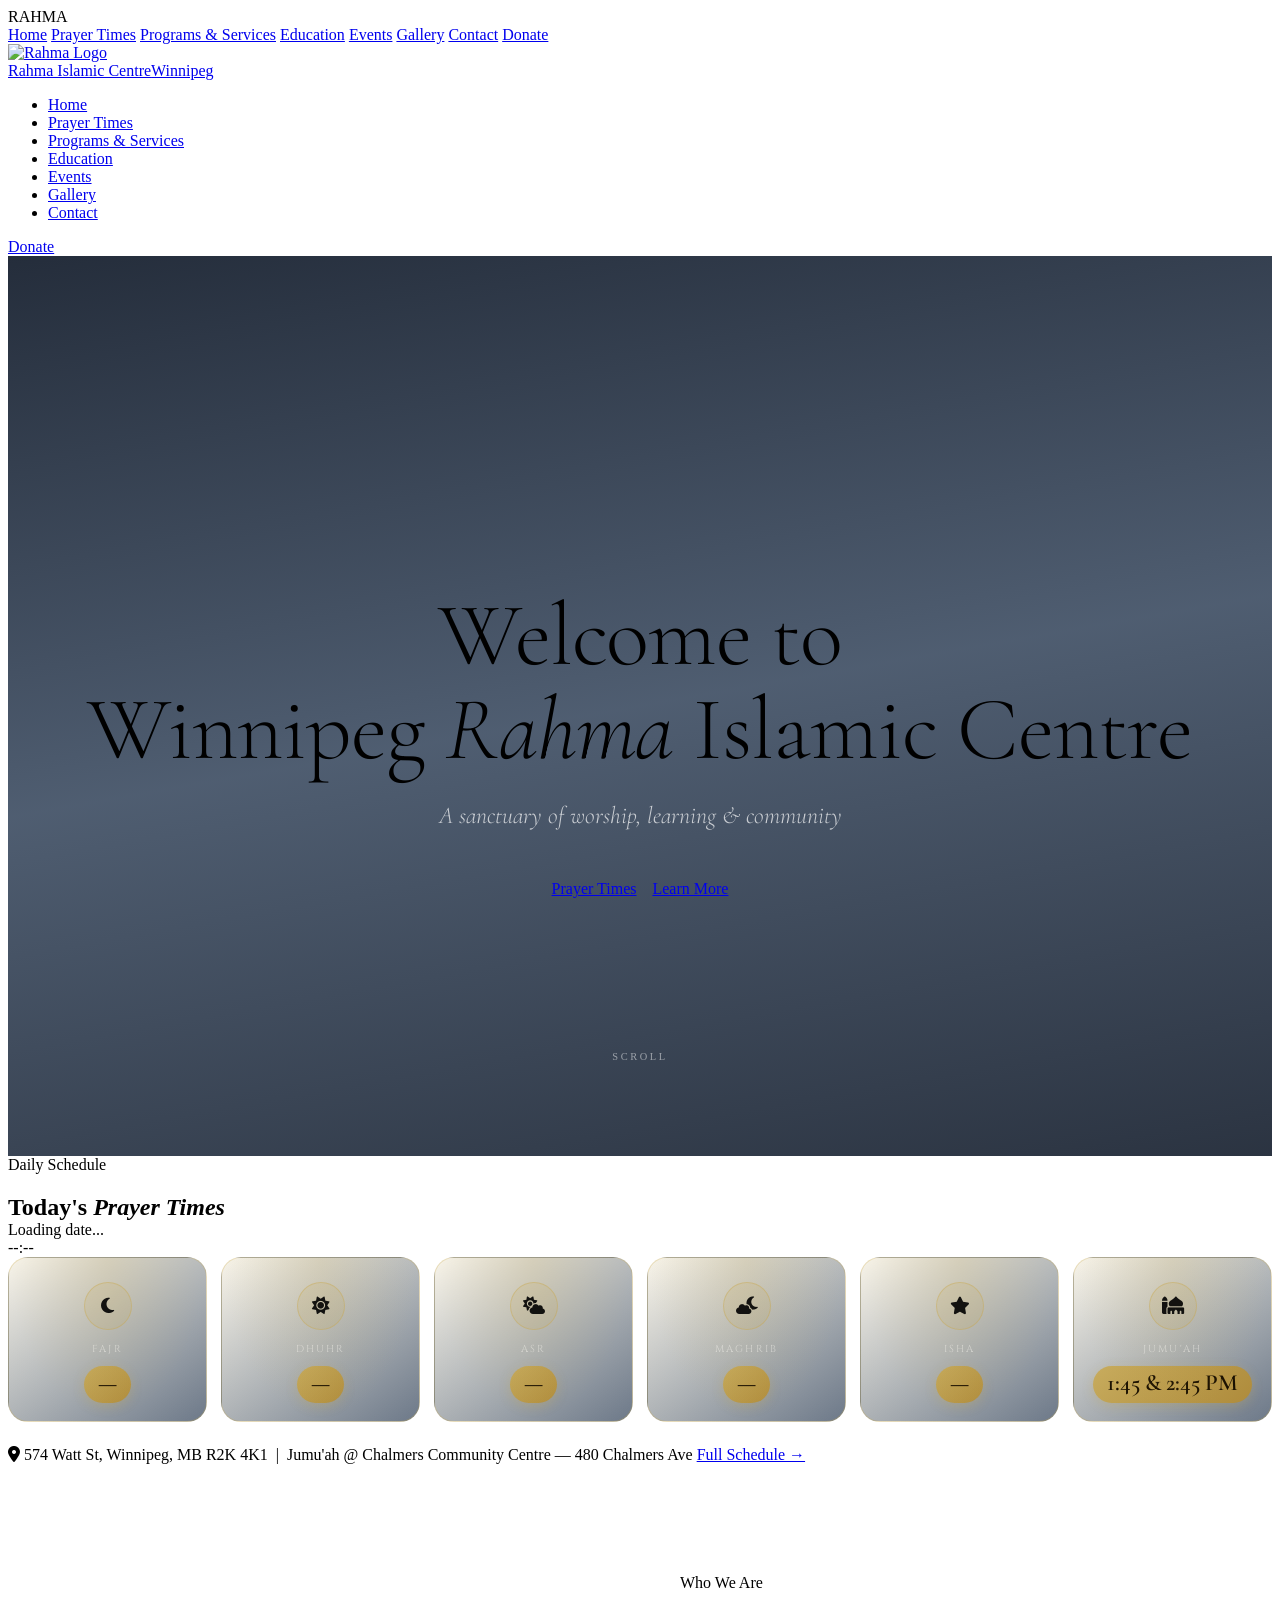
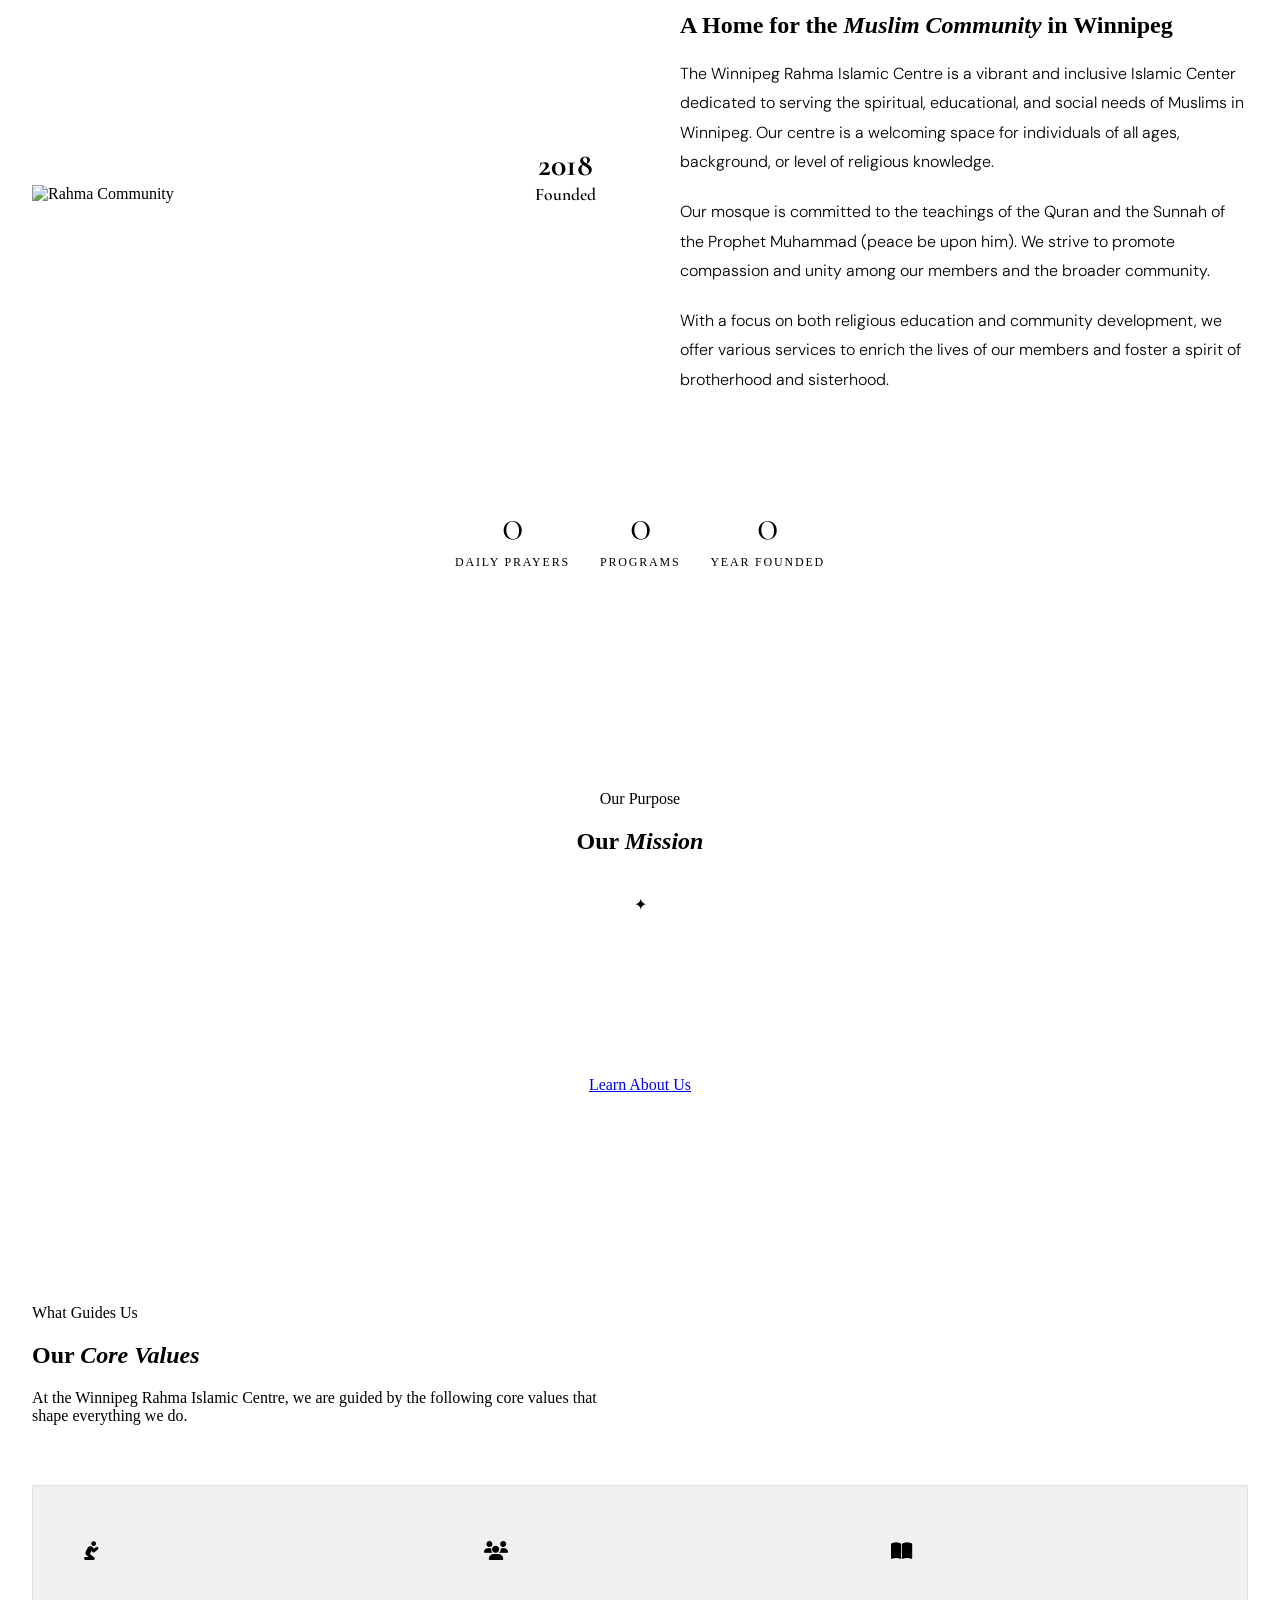
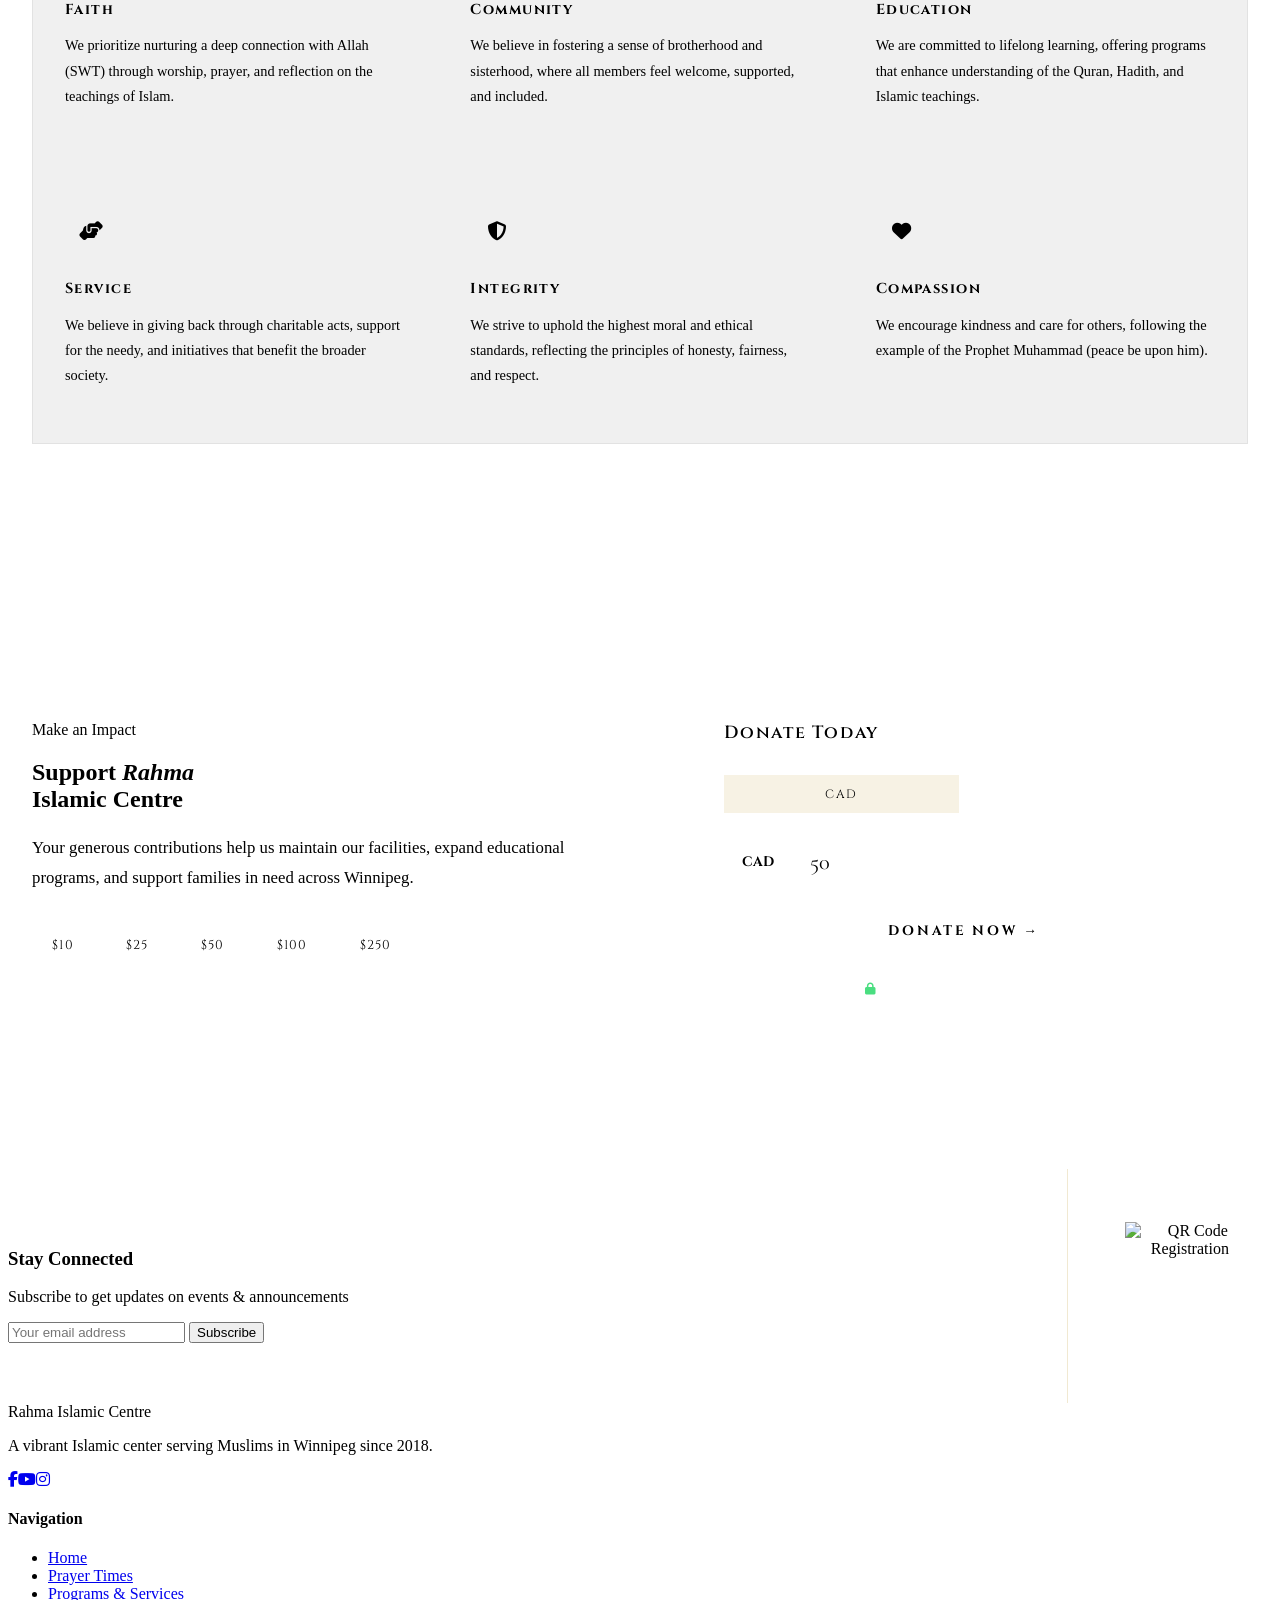
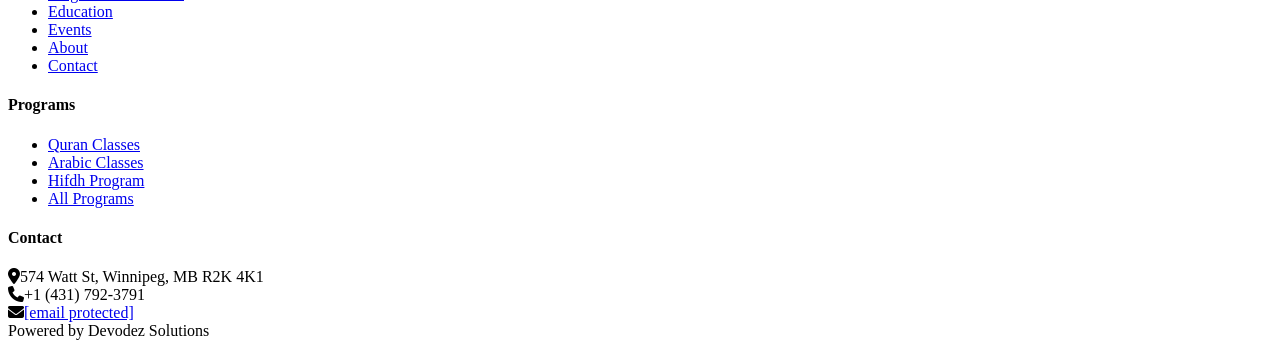
==== commit 87126358: "v9" ====
--- a/index.html
+++ b/index.html
@@ -7,7 +7,7 @@
     <link rel="icon" type="image/png" href="logo.png">
     <link rel="preconnect" href="https://fonts.googleapis.com">
     <link rel="preconnect" href="https://fonts.gstatic.com" crossorigin>
-    <link href="https://fonts.googleapis.com/css2?family=Amiri:ital,wght@0,400;0,700;1,400;1,700&family=Cinzel:wght@400;600;700&family=Cormorant+Garamond:ital,wght@0,300;0,400;0,600;1,300;1,400&family=DM+Sans:wght@300;400;500&family=Noto+Naskh+Arabic:wght@400;500&display=swap" rel="stylesheet">
+    <link href="https://fonts.googleapis.com/css2?family=Cormorant+Garamond:ital,wght@0,300;0,400;0,600;1,300;1,400&family=Cinzel:wght@400;600;700&family=DM+Sans:wght@300;400;500&display=swap" rel="stylesheet">
     <link rel="stylesheet" href="https://cdnjs.cloudflare.com/ajax/libs/font-awesome/6.4.0/css/all.min.css">
     <link rel="stylesheet" href="style.css">
     <style>
@@ -41,7 +41,7 @@
         .about-year { position: absolute; bottom: -20px; right: -20px; z-index: 2; background: var(--gold); color: var(--navy); padding: 18px 24px; font-family: 'Cormorant Garamond', serif; font-size: 1.1rem; font-weight: 600; text-align: center; line-height: 1.2; }
         .about-year strong { display: block; font-size: 2rem; }
         .about-text p { font-family: 'DM Sans', sans-serif; font-size: 1rem; line-height: 1.85; color: var(--muted); margin-bottom: 20px; font-weight: 300; }
-        .about-stats { display: grid; grid-template-columns: repeat(3, 1fr); gap: 30px; margin-top: 48px; padding-top: 40px; border-top: 1px solid var(--border); }
+        .about-stats { display: grid; grid-template-columns: repeat(3, max-content); justify-content: center; gap: 30px; margin-top: 48px; padding-top: 40px; border-top: 1px solid var(--border); text-align: center;}
         .stat-item { text-align: center; }
         .stat-number { font-family: 'Cormorant Garamond', serif; font-size: 2.8rem; font-weight: 300; color: var(--navy); line-height: 1; display: block; }
         .stat-label { font-size: 0.75rem; letter-spacing: 0.15em; text-transform: uppercase; color: var(--gold); margin-top: 8px; display: block; }
@@ -75,9 +75,21 @@
         .secure-tag { font-size: 0.75rem; color: rgba(255,255,255,0.4); text-align: center; letter-spacing: 0.08em; }
         .secure-tag i { color: #4ade80; margin-right: 6px; }
 
+                /* Values */
+        .values-section { background: var(--cream); padding: 100px 24px; }
+        .values-grid { display: grid; grid-template-columns: repeat(3, 1fr); gap: 2px; background: rgba(0,0,0,0.06); border: 1px solid rgba(0,0,0,0.06); margin-top: 60px; }
+        .value-item { background: var(--white); padding: 40px 32px; transition: all 0.3s; position: relative; overflow: hidden; }
+        .value-item::after { content: ''; position: absolute; bottom: 0; left: 0; width: 0; height: 2px; background: var(--gold); transition: width 0.4s ease; }
+        .value-item:hover::after { width: 100%; }
+        .value-item:hover { transform: translateY(-4px); box-shadow: 0 12px 40px rgba(0,0,0,0.08); }
+        .value-icon { width: 52px; height: 52px; background: var(--navy); display: flex; align-items: center; justify-content: center; margin-bottom: 22px; }
+        .value-icon i { color: var(--gold); font-size: 1.2rem; }
+        .value-item h3 { font-family: 'Cinzel', serif; font-size: 0.9rem; letter-spacing: 0.1em; color: var(--navy); margin-bottom: 14px; }
+        .value-item p { font-size: 0.9rem; color: var(--muted); line-height: 1.75; }
+
         /* ===== RESPONSIVE ===== */
-        @media (max-width: 900px) { .about-grid, .donate-inner { grid-template-columns: 1fr; gap: 50px; } .about-img-wrap { max-width: 500px; } .about-stats { grid-template-columns: 1fr 1fr; } }
-        @media (max-width: 600px) { .about-stats { grid-template-columns: 1fr; } .donate-form-box { padding: 36px 24px; } }
+        @media (max-width: 900px) { .about-grid, .donate-inner { grid-template-columns: 1fr; gap: 50px; } .about-stats { grid-template-columns: repeat(2, max-content); justify-content: center; justify-items: center; }}
+        @media (max-width: 600px) {.about-stats { grid-template-columns: 1fr; stify-items: center;} .donate-form-box { padding: 36px 24px; }}
     </style>
 
     <!-- DROPDOWN NAV CSS -->
@@ -264,12 +276,7 @@
 </head>
 <body>
 
-    <div id="loader">
-  <div class="loader-star"></div>
-  <div class="loader-text">RAHMA</div>
-  <div class="loader-arabic">بِسْمِ ٱللَّٰهِ</div>
-  <div class="loader-bar"><div class="loader-fill"></div></div>
-</div>
+    <div id="loader"><div class="loader-text">RAHMA</div><div class="loader-bar"><div class="loader-fill"></div></div></div>
 
         <div class="mobile-menu" id="mobileMenu">
         <a href="index.html" class="active" onclick="closeMobile()">Home</a>
@@ -291,9 +298,9 @@
                         <ul class="nav-links">
                 <li><a href="index.html" class="active">Home</a><div class="nav-drop"><a href="index.html#about"><i class="fas fa-users"></i>Who We Are</a><a href="index.html#mission"><i class="fas fa-bullseye"></i>Our Mission</a><a href="index.html#values"><i class="fas fa-heart"></i>Core Values</a></div></li>
                 <li><a href="prayer-times.html" >Prayer Times</a><div class="nav-drop"><a href="prayer-times.html#prayer"><i class="fas fa-clock"></i>Today's Prayer Times</a><a href="prayer-times.html#schedule"><i class="fas fa-calendar-alt"></i>Monthly Schedule</a><a href="prayer-times.html#jumuah"><i class="fas fa-mosque"></i>Jumu'ah Info</a></div></li>
-                <li><a href="programs.html" >Programs &amp; Services</a><div class="nav-drop"><a href="programs.html"><i class="fas fa-th-large"></i>All Programs</a><a href="activities.html"><i class="fas fa-running"></i>Activities &amp; Classes</a><a href="programs.html#foodbank"><i class="fas fa-hand-holding-heart"></i>Food Bank</a><a href="programs.html#counseling"><i class="fas fa-comments"></i>Spiritual Counseling</a></div></li>
-                <li><a href="education.html" >Education</a><div class="nav-drop"><a href="education.html"><i class="fas fa-book-open"></i>All Classes</a><a href="education.html#adult-quran"><i class="fas fa-quran"></i>Adult Quran Class</a><a href="education.html#kids-quran"><i class="fas fa-child"></i>Kids Quran Class</a><a href="education.html#hifdh"><i class="fas fa-star"></i>Hifdh Program</a><a href="education.html#arabic"><i class="fas fa-language"></i>Arabic Class</a></div></li>
-                <li><a href="events.html" >Events</a><div class="nav-drop"><a href="events.html"><i class="fas fa-calendar-star"></i>Upcoming Events</a><a href="events.html#ramadan"><i class="fas fa-moon"></i>Ramadan Programs</a><a href="events.html#eid"><i class="fas fa-gift"></i>Eid Celebrations</a><a href="newsletter.html"><i class="fas fa-envelope"></i>Newsletter</a></div></li>
+                <li><a href="programs.html" >Programs &amp; Services</a><div class="nav-drop"><a href="programs.html#counseling"><i class="fas fa-hands-praying"></i>Spiritual Counseling</a><a href="programs.html#foodbank"><i class="fas fa-hand-holding-heart"></i>Food Bank</a><a href="programs.html#dialogue"><i class="fas fa-comments"></i>Da'in &amp; Dialogue</a><a href="programs.html#nikah"><i class="fas fa-ring"></i>Marriage (Nikah)</a><a href="programs.html#funeral"><i class="fas fa-dove"></i>Funeral Support</a><a href="programs.html#workshops"><i class="fas fa-chalkboard-teacher"></i>Religious Workshops</a><a href="programs.html#hajj"><i class="fas fa-kaaba"></i>Hajj &amp; 'Umrah</a></div></li>
+                <li><a href="education.html" >Education</a><div class="nav-drop"><a href="education.html#adult-quran"><i class="fas fa-quran"></i>Adult Quran Class</a><a href="education.html#sisters-quran"><i class="fas fa-female"></i>Sisters' Quran Class</a><a href="education.html#arabic"><i class="fas fa-language"></i>Adult Arabic Class</a><a href="education.html#kids-quran"><i class="fas fa-child"></i>Kids Weekend Quran</a><a href="education.html#afterschool"><i class="fas fa-graduation-cap"></i>After School Study Club</a><a href="education.html#fajr-halaqa"><i class="fas fa-moon"></i>Fajr Halaqa</a><a href="education.html#tajweed"><i class="fas fa-book"></i>Adult Tajweed Literacy</a><a href="education.html#beginner-quran"><i class="fas fa-book-open"></i>Beginner Quran Class</a><a href="education.html#hifdh"><i class="fas fa-star"></i>Boys Hifdh Program</a><a href="education.html#hifdh-class"><i class="fas fa-star-half-alt"></i>Hifdh Class</a></div></li>
+                <li><a href="events.html" >Events</a><div class="nav-drop"><a href="events.html"><i class="fas fa-calendar-star"></i>Upcoming Events</a><a href="events.html#ramadan"><i class="fas fa-moon"></i>Ramadan Programs</a><a href="events.html#eid"><i class="fas fa-gift"></i>Eid Celebrations</a><a href="eid-registration.html"><i class="fas fa-star-and-crescent"></i>Eid Prayer Registration</a><a href="newsletter.html"><i class="fas fa-envelope"></i>Newsletter</a></div></li>
                 <li><a href="gallery.html" >Gallery</a></li>
                 <li><a href="contact.html" >Contact</a><div class="nav-drop"><a href="contact.html#form"><i class="fas fa-paper-plane"></i>Send a Message</a><a href="contact.html#location"><i class="fas fa-map-marker-alt"></i>Location &amp; Hours</a></div></li>
             </ul>
@@ -307,17 +314,13 @@
         <div class="hero-bg"></div>
         <div class="hero-overlay"></div>
         <div class="hero-pattern"></div>
-        <!-- Calligraphie Bismillah en filigrane -->
-        <div style="position:absolute;inset:0;display:flex;align-items:center;justify-content:center;pointer-events:none;z-index:1;">
-            <div style="font-family:'Noto Naskh Arabic',serif;font-size:clamp(3rem,12vw,10rem);color:rgba(201,168,76,0.04);direction:rtl;letter-spacing:0.05em;text-align:center;line-height:1.2;user-select:none;">بِسْمِ ٱللَّٰهِ<br>الرَّحْمَٰنِ الرَّحِيمِ</div>
-        </div></div>
         <div class="hero-content">
             <p class="hero-eyebrow">  </p>
             <h1 class="hero-title">Welcome to<br>Winnipeg <em>Rahma</em> Islamic Centre</h1>
             <p class="hero-subtitle">A sanctuary of worship, learning &amp; community</p>
             <div class="hero-ctas">
                 <a href="prayer-times.html" class="btn-primary">Prayer Times</a>
-                <a href="about.html" class="btn-outline">Learn More</a>
+                <a href="index.html#about" class="btn-outline">Learn More</a>
             </div>
         </div>
         <div class="hero-scroll" onclick="document.getElementById('prayer').scrollIntoView({behavior:'smooth'})">
@@ -367,14 +370,17 @@
                     <span class="section-label reveal">Who We Are</span>
                     <h2 class="section-title reveal">A Home for the <em>Muslim Community</em> in Winnipeg</h2>
                     <div class="divider reveal"></div>
-                    <p class="reveal">Winnipeg Rahma Islamic Centre is a vibrant and inclusive Islamic center dedicated to serving the spiritual, educational, and social needs of Muslims in Winnipeg's Kildonan area.</p>
-                    <p class="reveal reveal-delay-1">We are committed to the teachings of the Quran and the Sunnah, striving to promote compassion and unity among our members and the broader community.</p>
-                    <div class="about-stats reveal reveal-delay-2">
-                        <div class="stat-item"><span class="stat-number" data-target="5">0</span><span class="stat-label">Daily Prayers</span></div>
-                        <div class="stat-item"><span class="stat-number" data-target="5">0</span><span class="stat-label">Programs</span></div>
-                        <div class="stat-item"><span class="stat-number" data-target="2018">0</span><span class="stat-label"> Year</span></div>
+                        <p class="reveal">The Winnipeg Rahma Islamic Centre is a vibrant and inclusive Islamic Center dedicated to serving the spiritual, educational, and social needs of Muslims in Winnipeg. Our centre is a welcoming space for individuals of all ages, background, or level of religious knowledge.</p>
+                        <p class="reveal reveal-delay-1">Our mosque is committed to the teachings of the Quran and the Sunnah of the Prophet Muhammad (peace be upon him). We strive to promote compassion and unity among our members and the broader community.</p>
+                        <p class="reveal reveal-delay-2">With a focus on both religious education and community development, we offer various services to enrich the lives of our members and foster a spirit of brotherhood and sisterhood.</p>
                     </div>
                 </div>
+            </div>
+            <!-- STATS CENTRÉS PLEINE LARGEUR -->
+            <div class="about-stats reveal reveal-delay-2">
+                <div class="stat-item"><span class="stat-number" data-target="5">0</span><span class="stat-label">Daily Prayers</span></div>
+                <div class="stat-item"><span class="stat-number" data-target="7">0</span><span class="stat-label">Programs</span></div>
+                <div class="stat-item"><span class="stat-number" data-target="2018">0</span><span class="stat-label">Year Founded</span></div>
             </div>
         </div>
     </section>
@@ -384,13 +390,11 @@
         <div class="mission-pattern"></div>
         <div class="mission-bg-text">RAHMA</div>
         <div class="mission-inner">
-                <div style="font-family:'Noto Naskh Arabic',serif;font-size:1.6rem;color:rgba(201,168,76,0.7);direction:rtl;margin-bottom:20px;line-height:1.8;letter-spacing:0.05em;">وَاعْتَصِمُوا بِحَبْلِ اللَّهِ جَمِيعًا</div>
-                <div style="font-size:0.75rem;letter-spacing:0.2em;text-transform:uppercase;color:rgba(255,255,255,0.3);margin-bottom:36px;">Quran 3:103</div>
             <span class="section-label reveal" style="display:block;text-align:center;">Our Purpose</span>
             <h2 class="section-title reveal" style="color:var(--white);text-align:center;">Our <em style="color:var(--gold-light)">Mission</em></h2>
             <div class="mission-divider reveal"><span class="mission-gem">✦</span></div>
             <p class="reveal">"Our mission is to create an environment of spiritual growth, education, and social welfare that nurtures individuals and strengthens the community — inspiring all to live guided by Islamic principles."</p>
-            <div style="margin-top:40px;text-align:center;" class="reveal reveal-delay-2"><a href="about.html" class="btn-primary">Learn About Us</a></div>
+            <div style="margin-top:40px;text-align:center;" class="reveal reveal-delay-2"><a href="index.html#about" class="btn-primary">Learn About Us</a></div>
         </div>
     </section>
 
@@ -400,12 +404,12 @@
             <h2 class="section-title reveal">Our <em>Core Values</em></h2>
             <p class="reveal" style="color:var(--muted);max-width:600px;">At the Winnipeg Rahma Islamic Centre, we are guided by the following core values that shape everything we do.</p>
             <div class="values-grid">
-                <div class="value-item reveal"><div class="value-icon" style="background:linear-gradient(135deg,var(--emerald),var(--emerald-light));color:var(--white);"><i class="fas fa-pray"></i></div><h3>Faith</h3><p>We prioritize nurturing a deep connection with Allah (SWT) through worship, prayer, and reflection on the teachings of Islam.</p></div>
-                <div class="value-item reveal reveal-delay-1"><div class="value-icon" style="background:linear-gradient(135deg,var(--emerald),var(--emerald-light));color:var(--white);"><i class="fas fa-users"></i></div><h3>Community</h3><p>We believe in fostering a sense of brotherhood and sisterhood, where all members feel welcome, supported, and included.</p></div>
-                <div class="value-item reveal reveal-delay-2"><div class="value-icon" style="background:linear-gradient(135deg,var(--emerald),var(--emerald-light));color:var(--white);"><i class="fas fa-book-open"></i></div><h3>Education</h3><p>We are committed to lifelong learning, offering programs that enhance understanding of the Quran, Hadith, and Islamic teachings.</p></div>
-                <div class="value-item reveal reveal-delay-1"><div class="value-icon" style="background:linear-gradient(135deg,var(--emerald),var(--emerald-light));color:var(--white);"><i class="fas fa-hands-helping"></i></div><h3>Service</h3><p>We believe in giving back through charitable acts, support for the needy, and initiatives that benefit the broader society.</p></div>
-                <div class="value-item reveal reveal-delay-2"><div class="value-icon" style="background:linear-gradient(135deg,var(--emerald),var(--emerald-light));color:var(--white);"><i class="fas fa-shield-alt"></i></div><h3>Integrity</h3><p>We strive to uphold the highest moral and ethical standards, reflecting the principles of honesty, fairness, and respect.</p></div>
-                <div class="value-item reveal reveal-delay-3"><div class="value-icon" style="background:linear-gradient(135deg,var(--emerald),var(--emerald-light));color:var(--white);"><i class="fas fa-heart"></i></div><h3>Compassion</h3><p>We encourage kindness and care for others, following the example of the Prophet Muhammad (peace be upon him).</p></div>
+                <div class="value-item reveal"><div class="value-icon"><i class="fas fa-pray"></i></div><h3>Faith</h3><p>We prioritize nurturing a deep connection with Allah (SWT) through worship, prayer, and reflection on the teachings of Islam.</p></div>
+                <div class="value-item reveal reveal-delay-1"><div class="value-icon"><i class="fas fa-users"></i></div><h3>Community</h3><p>We believe in fostering a sense of brotherhood and sisterhood, where all members feel welcome, supported, and included.</p></div>
+                <div class="value-item reveal reveal-delay-2"><div class="value-icon"><i class="fas fa-book-open"></i></div><h3>Education</h3><p>We are committed to lifelong learning, offering programs that enhance understanding of the Quran, Hadith, and Islamic teachings.</p></div>
+                <div class="value-item reveal reveal-delay-1"><div class="value-icon"><i class="fas fa-hands-helping"></i></div><h3>Service</h3><p>We believe in giving back through charitable acts, support for the needy, and initiatives that benefit the broader society.</p></div>
+                <div class="value-item reveal reveal-delay-2"><div class="value-icon"><i class="fas fa-shield-alt"></i></div><h3>Integrity</h3><p>We strive to uphold the highest moral and ethical standards, reflecting the principles of honesty, fairness, and respect.</p></div>
+                <div class="value-item reveal reveal-delay-3"><div class="value-icon"><i class="fas fa-heart"></i></div><h3>Compassion</h3><p>We encourage kindness and care for others, following the example of the Prophet Muhammad (peace be upon him).</p></div>
             </div>
         </div>
     </section>
@@ -480,7 +484,6 @@
         </div>
     </section>
     <footer class="footer"><div class="container">
-        <div class="footer-shahada">لَا إِلَٰهَ إِلَّا ٱللَّٰهُ مُحَمَّدٌ رَسُولُ ٱللَّٰهِ</div>
         <div class="footer-grid">
             <div class="footer-brand"><span class="logo-text-footer">Rahma Islamic Centre</span><p>A vibrant Islamic center serving Muslims in Winnipeg since 2018.</p><div class="footer-social"><a href="#"><i class="fab fa-facebook-f"></i></a><a href="#"><i class="fab fa-youtube"></i></a><a href="#"><i class="fab fa-instagram"></i></a></div></div>
             <div class="footer-col"><h4>Navigation</h4><ul>
@@ -495,14 +498,14 @@
             <div class="footer-col"><h4>Contact</h4>
                 <div class="contact-li"><i class="fas fa-map-marker-alt"></i><span>574 Watt St, Winnipeg, MB R2K 4K1</span></div>
                 <div class="contact-li"><i class="fas fa-phone"></i><span>+1 (431) 792-3791</span></div>
-                <div class="contact-li"><i class="fas fa-envelope"></i><span><a href="/cdn-cgi/l/email-protection#87f5e6efeae6eef4ebe6eaeee4e4e2e9f3f5e2c7e0eae6eeeba9e4e8ea"><span class="__cf_email__" data-cfemail="780a19101519110b141915111b1b1d160c0a1d381f15191114561b1715">[email&#160;protected]</span></a></span></div>
+                <div class="contact-li"><i class="fas fa-envelope"></i><span><a href="/cdn-cgi/l/email-protection#addfccc5c0ccc4dec1ccc0c4cecec8c3d9dfc8edcac0ccc4c183cec2c0"><span class="__cf_email__" data-cfemail="1361727b7e727a607f727e7a7070767d67617653747e727a7f3d707c7e">[email&#160;protected]</span></a></span></div>
             </div>
         </div>
                                         <span>Powered by Devodez Solutions</span>
             </div>
         </div>
     </footer>
-    <script data-cfasync="false" src="/cdn-cgi/scripts/5c5dd728/cloudflare-static/email-decode.min.js"></script><script src="shared.js"></script>
+    <script data-cfasync="false" src="/cdn-cgi/scripts/5c5dd728/cloudflare-static/email-decode.min.js"></script><script data-cfasync="false" src="/cdn-cgi/scripts/5c5dd728/cloudflare-static/email-decode.min.js"></script><script src="shared.js"></script>
     <script>
     /* ── HORLOGE + DATE — PAGE HOME ── */
     (function tickClock(){
@@ -530,19 +533,41 @@
             var T = null;
             try {
                 var r = await fetch('https://mawaqit.net/api/2.0/mosque/by-slug/rahma-islamic-centre-winnipeg/prayer-times');
-                if (r.ok) { var d = await r.json(); if (d.times && d.times.length >= 6) T = {Fajr:d.times[0], Dhuhr:d.times[2], Asr:d.times[3], Maghrib:d.times[4], Isha:d.times[5]}; }
+                if (r.ok) {
+                    var d = await r.json();
+                    if (d.times && d.times.length >= 6)
+                        T = {Fajr:d.times[0], Dhuhr:d.times[2], Asr:d.times[3], Maghrib:d.times[4], Isha:d.times[5]};
+                }
             } catch(e) {}
-            if (!T) { try { var now = new Date(); var url = 'https://api.aladhan.com/v1/timings/'+now.getDate()+'-'+(now.getMonth()+1)+'-'+now.getFullYear()+'?latitude=49.8951&longitude=-97.1384&method=2'; var res = await fetch(url,{mode:'cors'}); var data = await res.json(); if (data.code === 200) T = data.data.timings; } catch(e) {} }
+            if (!T) {
+                try {
+                    var now = new Date();
+                    var url = 'https://api.aladhan.com/v1/timings/'
+                        + now.getDate() + '-' + (now.getMonth()+1) + '-' + now.getFullYear()
+                        + '?latitude=49.8951&longitude=-97.1384&method=2';
+                    var res = await fetch(url, {mode:'cors'});
+                    var data = await res.json();
+                    if (data.code === 200) T = data.data.timings;
+                } catch(e) {}
+            }
             if (!T) T = {Fajr:'06:12', Dhuhr:'12:41', Asr:'15:34', Maghrib:'18:09', Isha:'19:38'};
+
             var map     = {Fajr:'fajr-time', Dhuhr:'dhuhr-time', Asr:'asr-time', Maghrib:'maghrib-time', Isha:'isha-time'};
             var cardMap = {Fajr:'card-fajr',  Dhuhr:'card-dhuhr', Asr:'card-asr', Maghrib:'card-maghrib', Isha:'card-isha'};
-            var nm = new Date().getHours()*60 + new Date().getMinutes(), active = 'Isha';
+
+            var nm = new Date().getHours()*60 + new Date().getMinutes();
+            var active = 'Isha';
             ['Fajr','Dhuhr','Asr','Maghrib','Isha'].forEach(function(k) {
-                var raw = T[k] || T[k.toLowerCase()] || ''; var t24 = raw.split(' ')[0];
-                var el = document.getElementById(map[k]); if (el) el.textContent = fmtTime(t24);
+                var raw = T[k] || T[k.toLowerCase()] || '';
+                var t24 = raw.split(' ')[0];
+                var el = document.getElementById(map[k]);
+                if (el) el.textContent = fmtTime(t24);
                 if (t24) { var p = t24.split(':').map(Number); if (nm >= p[0]*60+p[1]) active = k; }
             });
-            ['Fajr','Dhuhr','Asr','Maghrib','Isha'].forEach(function(k) { var el = document.getElementById(cardMap[k]); if (el) el.classList.toggle('active-prayer', k === active); });
+            ['Fajr','Dhuhr','Asr','Maghrib','Isha'].forEach(function(k) {
+                var el = document.getElementById(cardMap[k]);
+                if (el) el.classList.toggle('active-prayer', k === active);
+            });
         }
         document.addEventListener('DOMContentLoaded', loadHomePrayers);
     })();
@@ -553,5 +578,12 @@
         var obs = new IntersectionObserver(function(entries) {
             entries.forEach(function(e) {
                 if (!e.isIntersecting) return;
-                var el = e.target, target = parseInt(el.getAttribute('data-target')), start = 0, duration = 1800;
-                var step = function(ts) { if (!start) start = ts; var prog = Math.min((ts-start)/duration,1); el.textContent = Math.floor(prog*target); if (prog < 1) reque+                var el = e.target;
+                var target = parseInt(el.getAttribute('data-target'));
+                var start = 0, duration = 1800;
+                var step = function(ts) {
+                    if (!start) start = ts;
+                    var prog = Math.min((ts - start) / duration, 1);
+                    el.textContent = Math.floor(prog * target);
+                    if (prog < 1) requestAnimationFrame(step);
+                    else 
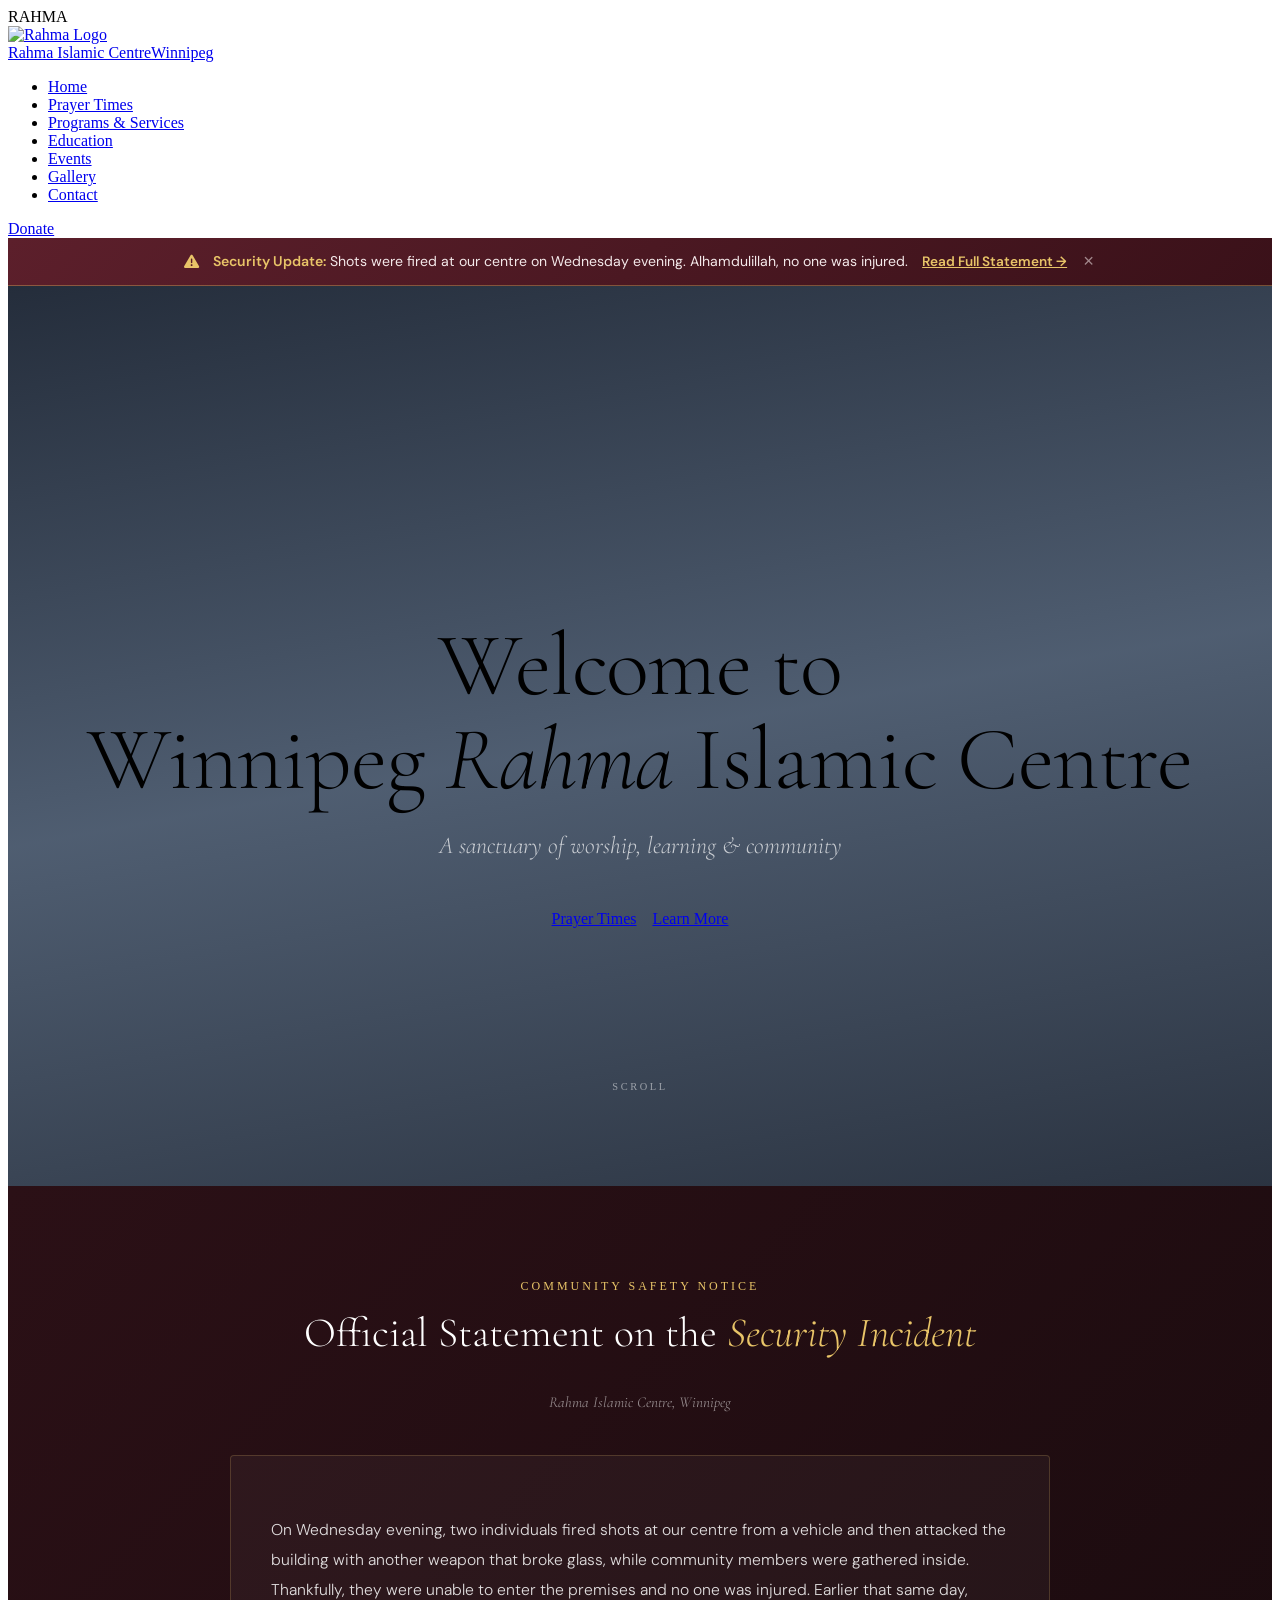
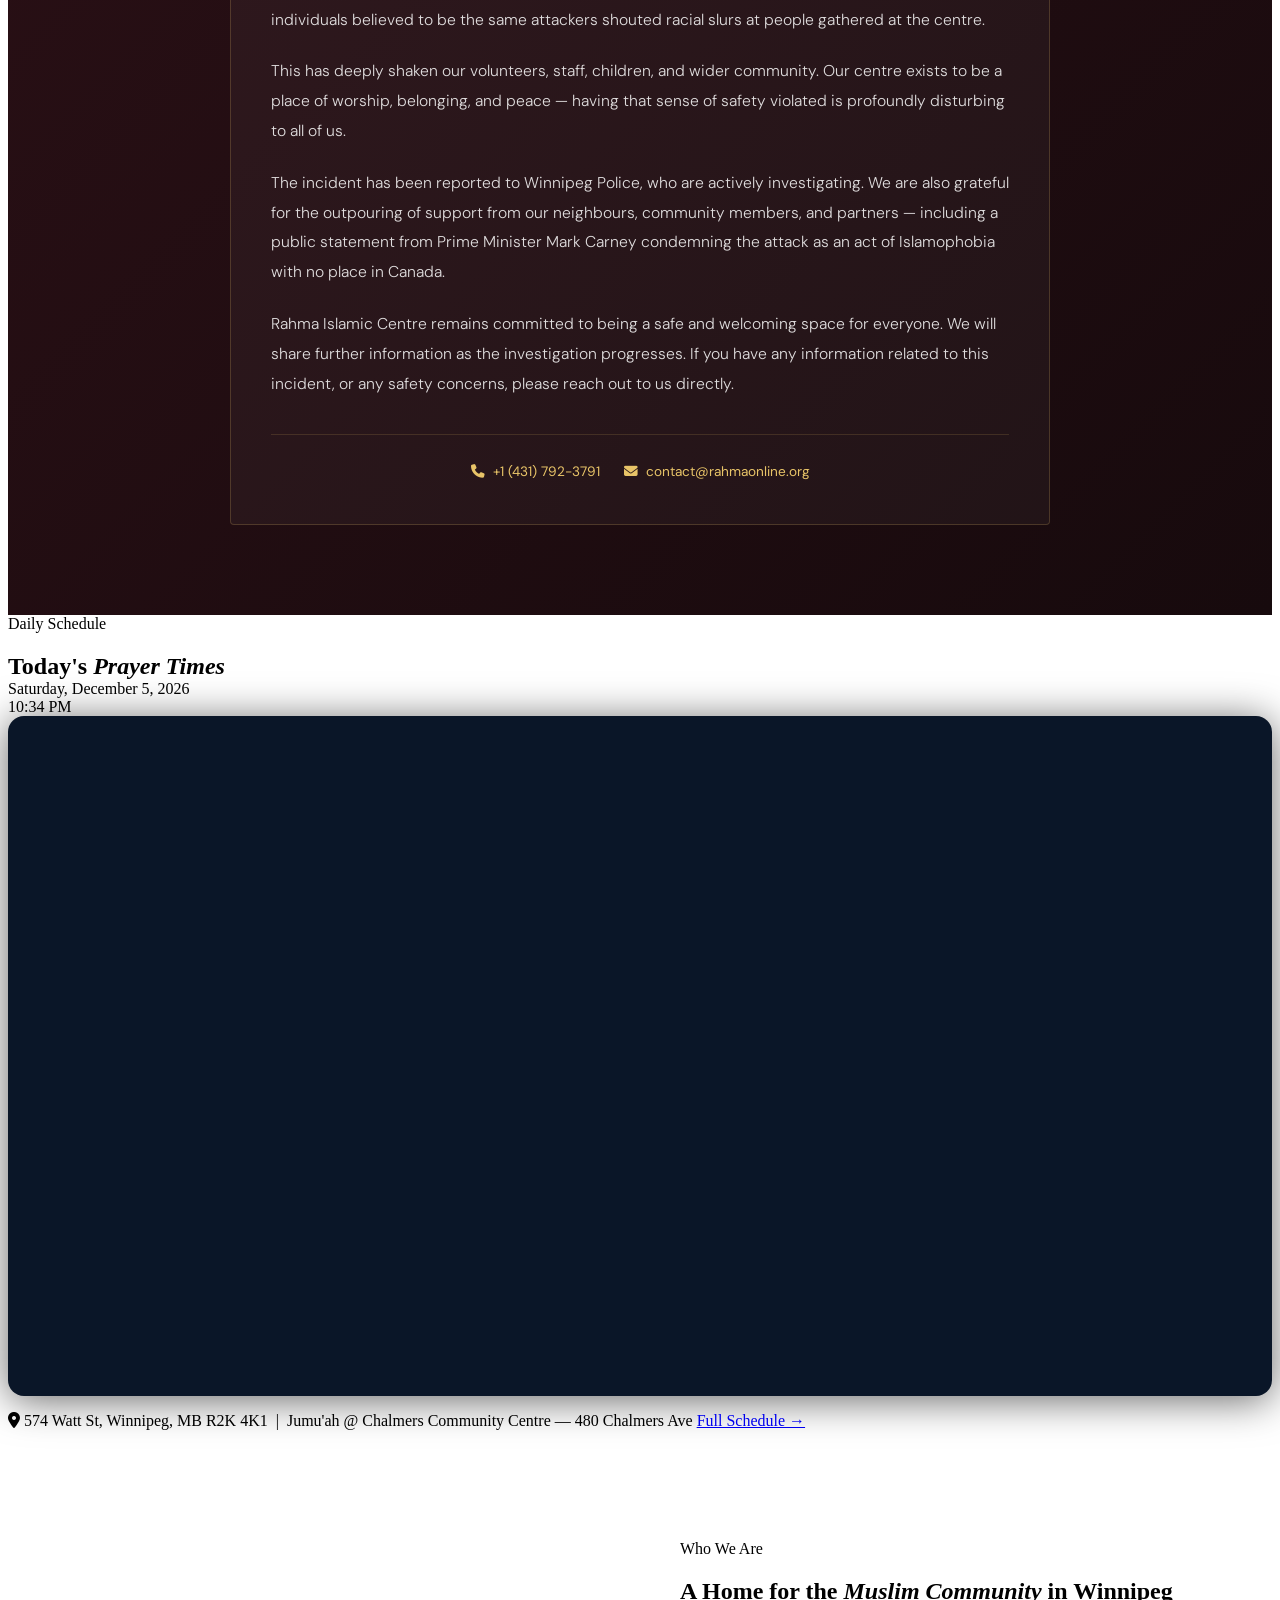
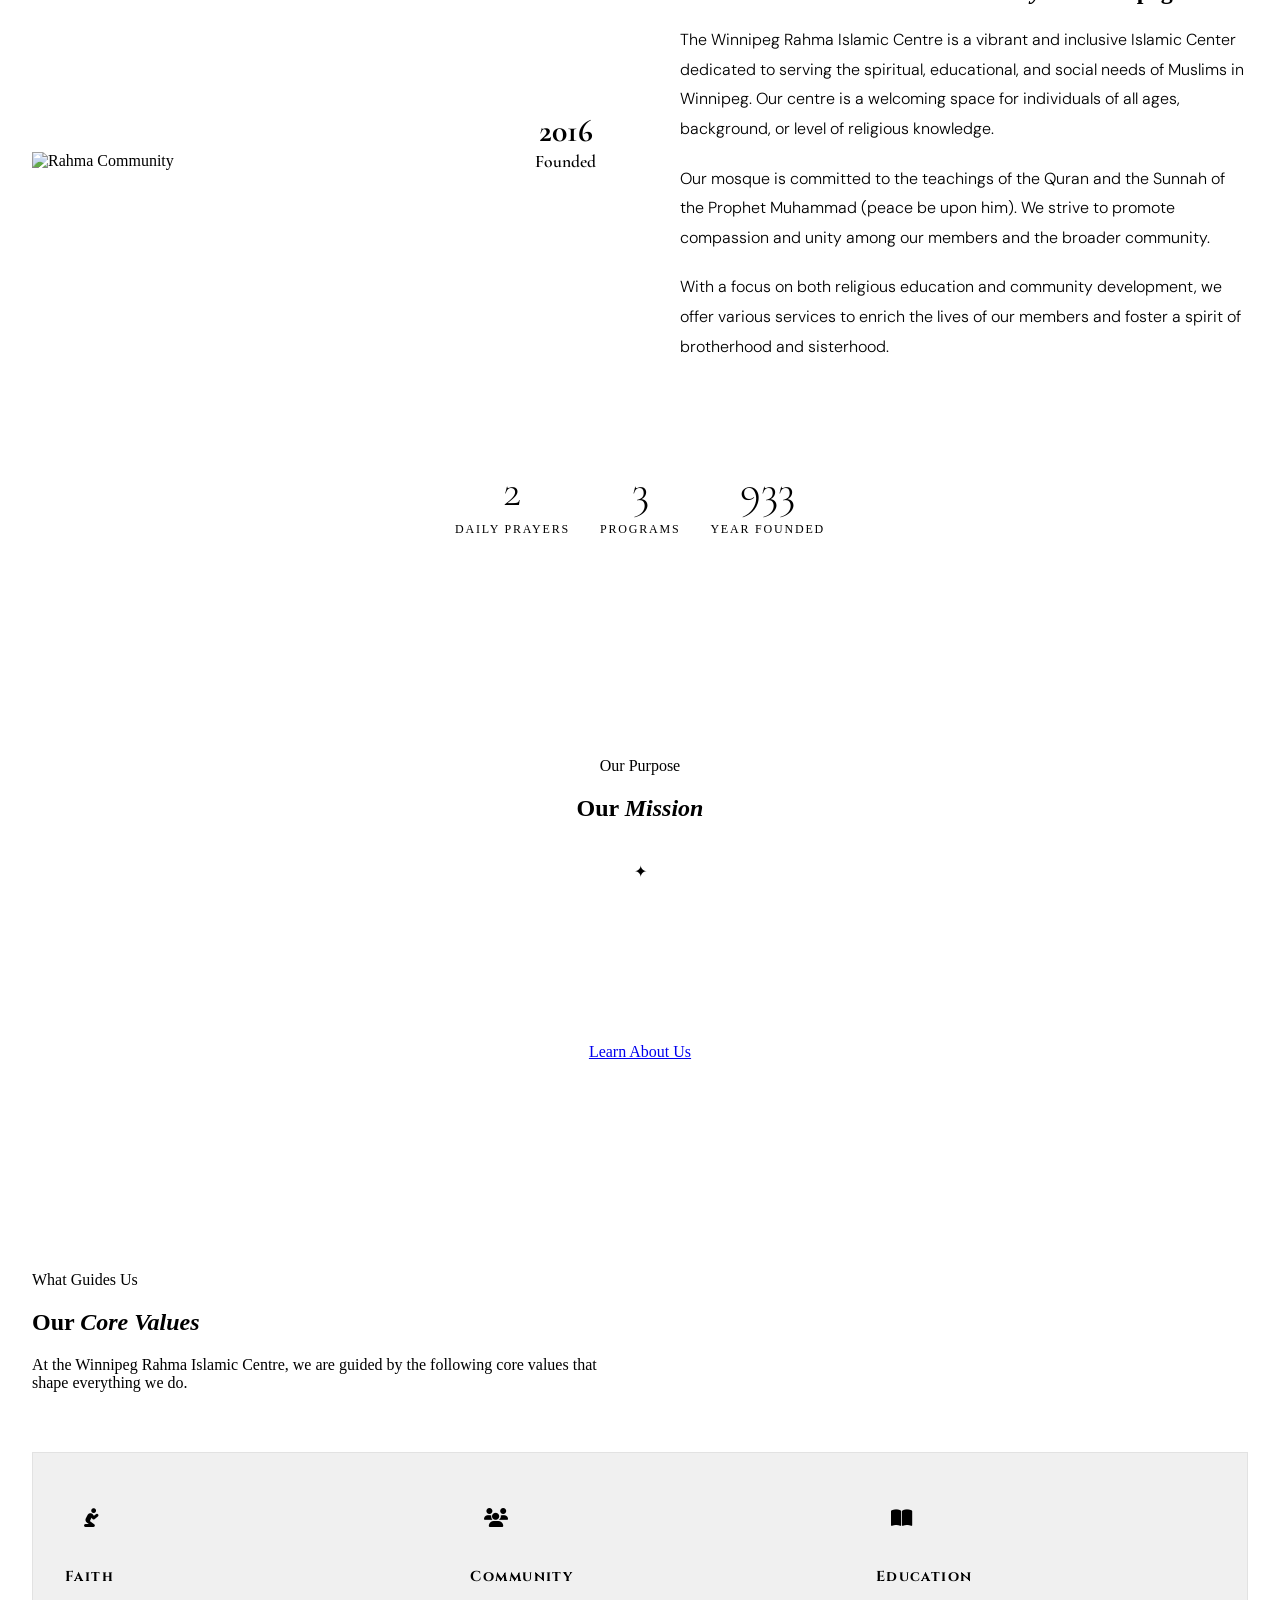
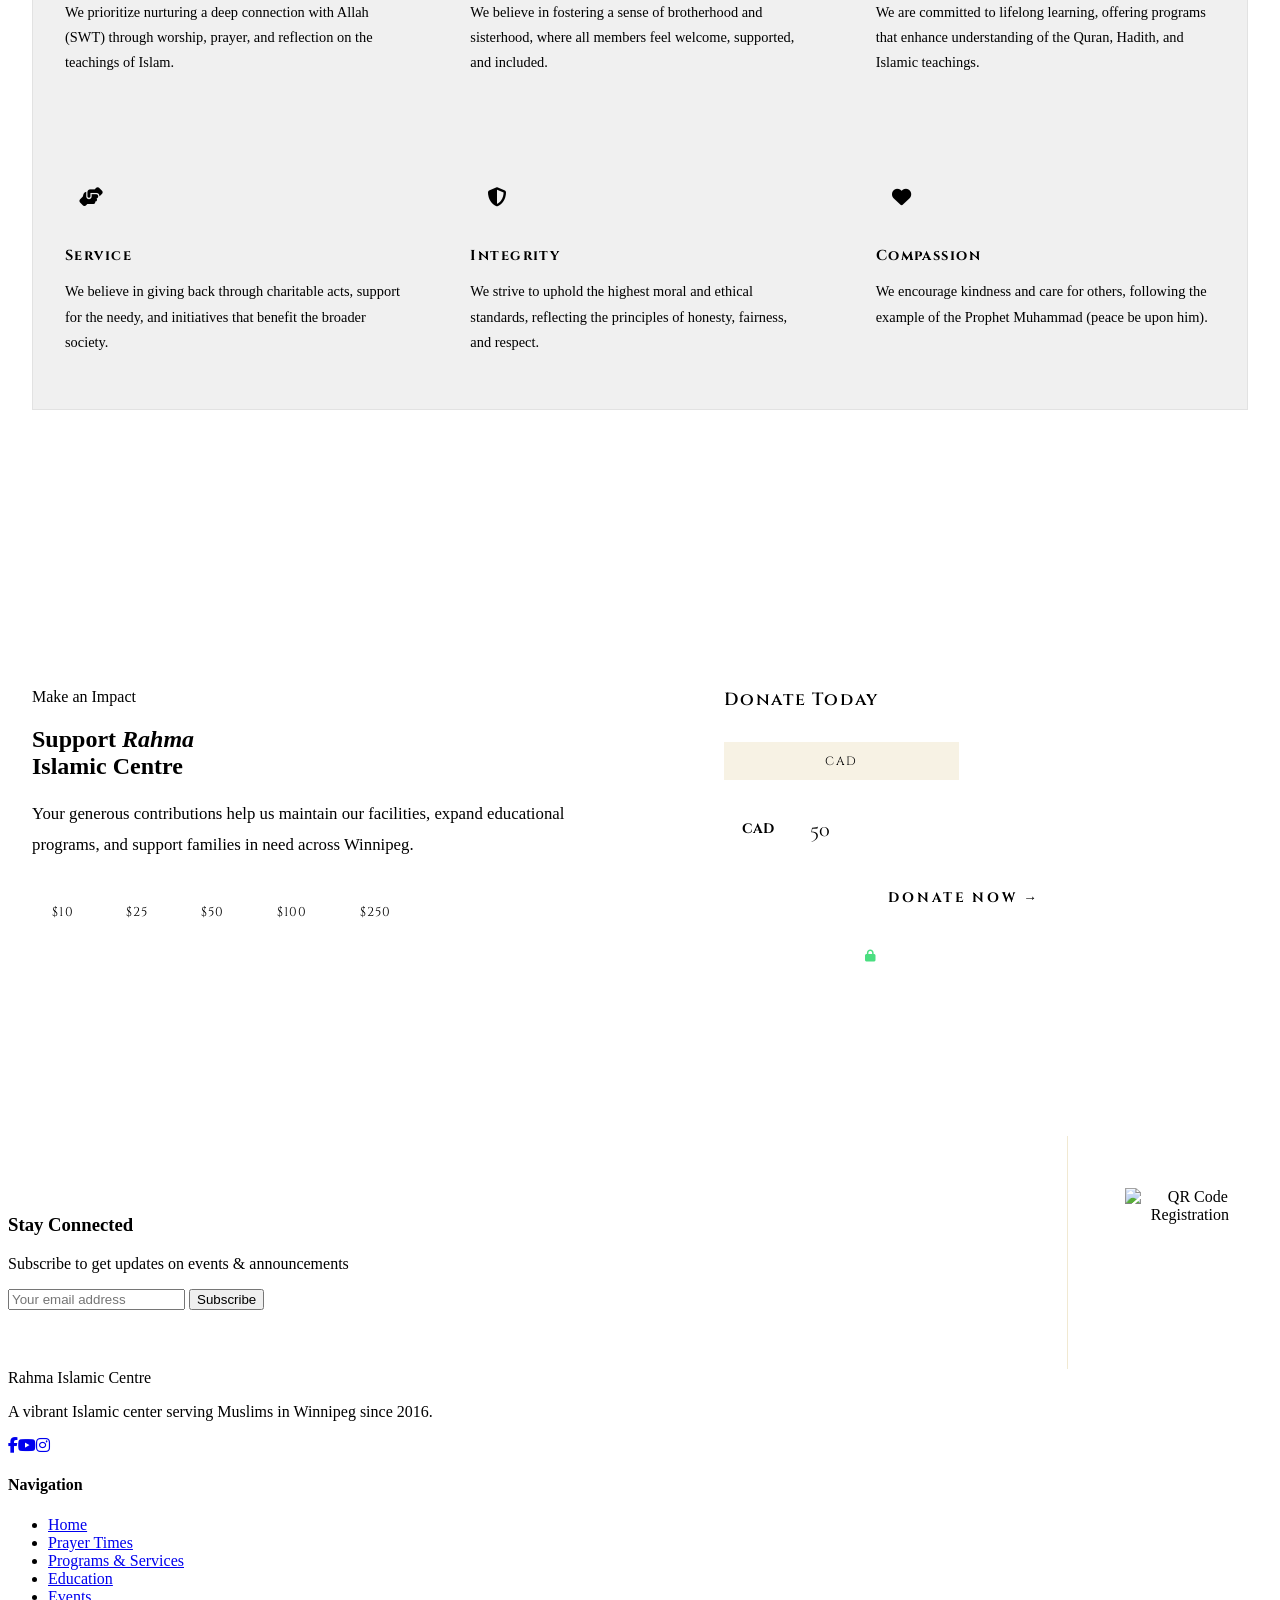
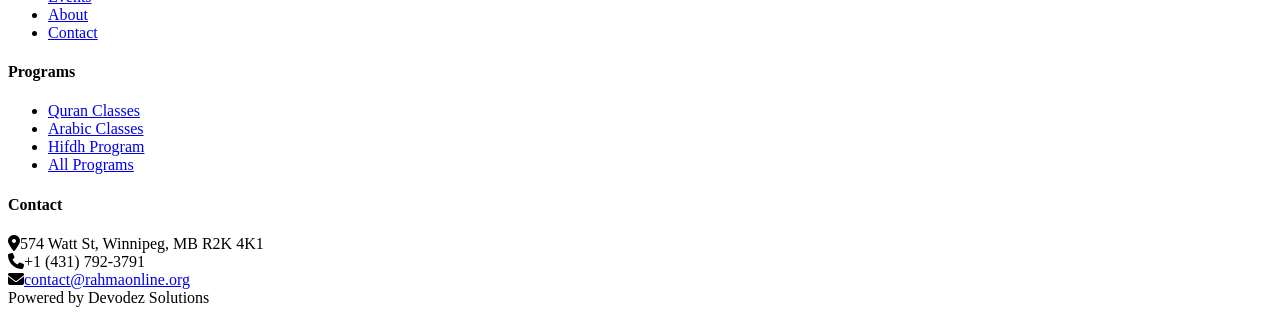
==== commit c63b4ff0: "claud" ====
--- a/index.html
+++ b/index.html
@@ -90,7 +90,22 @@
         /* ===== RESPONSIVE ===== */
         @media (max-width: 900px) { .about-grid, .donate-inner { grid-template-columns: 1fr; gap: 50px; } .about-stats { grid-template-columns: repeat(2, max-content); justify-content: center; justify-items: center; }}
         @media (max-width: 600px) {.about-stats { grid-template-columns: 1fr; stify-items: center;} .donate-form-box { padding: 36px 24px; }}
-    </style>
+    
+        /* ── MOBILE MENU FALLBACK ── */
+        @media (max-width: 960px) {
+            .nav-links { display: none !important; }
+            .nav-donate { display: none !important; }
+            .hamburger { display: flex !important; flex-direction: column; gap: 6px; cursor: pointer; padding: 4px; }
+            .hamburger span { width: 26px; height: 1.5px; background: #C9A84C; display: block; transition: all 0.3s; }
+            .hamburger.active span:nth-child(1) { transform: rotate(45deg) translate(5px,5px); }
+            .hamburger.active span:nth-child(2) { opacity: 0; }
+            .hamburger.active span:nth-child(3) { transform: rotate(-45deg) translate(5px,-5px); }
+        }
+        .mobile-menu { display: none; position: fixed; inset: 0; z-index: 999; background: #1A2744; flex-direction: column; align-items: center; justify-content: center; gap: 2rem; }
+        .mobile-menu.active { display: flex !important; }
+        .mobile-menu a { font-family: 'Cinzel', serif; font-size: 1.3rem; color: #fff; text-decoration: none; letter-spacing: 0.1em; }
+        .mobile-menu a:hover { color: #C9A84C; }
+</style>
 
     <!-- DROPDOWN NAV CSS -->
     <style>
@@ -308,6 +323,32 @@
             <div class="hamburger" id="hamburger" onclick="toggleMobile()"><span></span><span></span><span></span></div>
         </div>
     </nav>
+    
+    <style>
+        /* Mawaqit iframe responsive */
+        .mawaqit-iframe-wrap iframe {
+            height: 680px;
+        }
+        @media (max-width: 900px) {
+            .mawaqit-iframe-wrap iframe { height: 750px; }
+        }
+        @media (max-width: 600px) {
+            .mawaqit-iframe-wrap iframe { height: 820px; }
+        }
+    </style>
+
+    <!-- SECURITY ALERT BAR -->
+    <div id="securityAlertBar" style="position:relative;z-index:1200;background:linear-gradient(135deg,#5c1f2b 0%,#3a1119 100%);border-bottom:1px solid rgba(232,196,104,0.35);">
+        <div class="container" style="display:flex;align-items:center;justify-content:center;gap:14px;flex-wrap:wrap;text-align:center;padding:13px 20px;">
+            <i class="fas fa-triangle-exclamation" style="color:#e8c468;font-size:0.95rem;flex-shrink:0;"></i>
+            <span style="font-family:'DM Sans',sans-serif;font-size:0.88rem;font-weight:400;color:#f4e9ea;line-height:1.5;">
+                <strong style="color:#e8c468;font-weight:600;">Security Update:</strong>
+                Shots were fired at our centre on Wednesday evening. Alhamdulillah, no one was injured.
+            </span>
+            <a href="#security-update" style="font-family:'DM Sans',sans-serif;font-size:0.85rem;color:#e8c468;font-weight:600;text-decoration:underline;white-space:nowrap;flex-shrink:0;">Read Full Statement →</a>
+            <button onclick="document.getElementById('securityAlertBar').style.display='none'" aria-label="Dismiss notice" style="background:none;border:none;color:rgba(244,233,234,0.55);font-size:1.15rem;line-height:1;cursor:pointer;padding:0 2px;flex-shrink:0;">&times;</button>
+        </div>
+    </div>
 
     <!-- HERO -->
     <section class="hero">
@@ -328,6 +369,38 @@
         </div>
     </section>
 
+    <!-- SECURITY UPDATE / OFFICIAL STATEMENT -->
+    <section id="security-update" style="background:linear-gradient(135deg,#2b1016 0%,#170a0d 100%);padding:90px 24px;position:relative;overflow:hidden;">
+        <div style="position:absolute;inset:-60%;border:1px solid rgba(232,196,104,0.1);opacity:0.06;pointer-events:none;animation:patternSpin 80s linear infinite;"></div>
+        <div class="container" style="position:relative;z-index:1;max-width:820px;margin:0 auto;">
+            <div style="text-align:center;margin-bottom:44px;">
+                <span style="font-size:0.75rem;letter-spacing:0.25em;text-transform:uppercase;color:#e8c468;">Community Safety Notice</span>
+                <h2 style="font-family:'Cormorant Garamond',serif;font-weight:300;font-size:clamp(1.8rem,4vw,2.6rem);color:#fff;margin-top:14px;">Official Statement on the <em style="font-style:italic;color:#e8c468;">Security Incident</em></h2>
+                <p style="font-family:'Cormorant Garamond',serif;font-style:italic;font-size:0.95rem;color:rgba(255,255,255,0.5);margin-top:10px;">Rahma Islamic Centre, Winnipeg</p>
+            </div>
+
+            <div style="background:rgba(255,255,255,0.04);border:1px solid rgba(232,196,104,0.2);border-radius:4px;padding:44px 40px;">
+                <p style="font-family:'DM Sans',sans-serif;font-size:0.98rem;line-height:1.9;color:rgba(255,255,255,0.85);font-weight:300;margin-bottom:22px;">
+                    On Wednesday evening, two individuals fired shots at our centre from a vehicle and then attacked the building with another weapon that broke glass, while community members were gathered inside. Thankfully, they were unable to enter the premises and no one was injured. Earlier that same day, individuals believed to be the same attackers shouted racial slurs at people gathered at the centre.
+                </p>
+                <p style="font-family:'DM Sans',sans-serif;font-size:0.98rem;line-height:1.9;color:rgba(255,255,255,0.85);font-weight:300;margin-bottom:22px;">
+                    This has deeply shaken our volunteers, staff, children, and wider community. Our centre exists to be a place of worship, belonging, and peace — having that sense of safety violated is profoundly disturbing to all of us.
+                </p>
+                <p style="font-family:'DM Sans',sans-serif;font-size:0.98rem;line-height:1.9;color:rgba(255,255,255,0.85);font-weight:300;margin-bottom:22px;">
+                    The incident has been reported to Winnipeg Police, who are actively investigating. We are also grateful for the outpouring of support from our neighbours, community members, and partners — including a public statement from Prime Minister Mark Carney condemning the attack as an act of Islamophobia with no place in Canada.
+                </p>
+                <p style="font-family:'DM Sans',sans-serif;font-size:0.98rem;line-height:1.9;color:rgba(255,255,255,0.85);font-weight:300;margin-bottom:0;">
+                    Rahma Islamic Centre remains committed to being a safe and welcoming space for everyone. We will share further information as the investigation progresses. If you have any information related to this incident, or any safety concerns, please reach out to us directly.
+                </p>
+
+                <div style="margin-top:36px;padding-top:28px;border-top:1px solid rgba(232,196,104,0.15);display:flex;flex-wrap:wrap;gap:24px;justify-content:center;">
+                    <a href="tel:+14317923791" style="font-family:'DM Sans',sans-serif;font-size:0.85rem;color:#e8c468;text-decoration:none;"><i class="fas fa-phone" style="margin-right:8px;"></i>+1 (431) 792-3791</a>
+                    <a href="mailto:contact@rahmaonline.org" style="font-family:'DM Sans',sans-serif;font-size:0.85rem;color:#e8c468;text-decoration:none;"><i class="fas fa-envelope" style="margin-right:8px;"></i>contact@rahmaonline.org</a>
+                </div>
+            </div>
+        </div>
+    </section>
+
     <!-- PRAYER TIMES -->
     <section class="prayer-section" id="prayer">
         <div class="prayer-pattern"></div>
@@ -342,13 +415,18 @@
                     <div class="prayer-clock" id="currentTime">--:--</div>
                 </div>
             </div>
-            <div class="prayer-cards">
-                <div class="prayer-card-item" id="card-fajr"><div class="prayer-icon-ring"><i class="fas fa-moon prayer-icon"></i></div><div class="prayer-name">Fajr</div><div class="prayer-time-val" id="fajr-time">—</div></div>
-                <div class="prayer-card-item" id="card-dhuhr"><div class="prayer-icon-ring"><i class="fas fa-sun prayer-icon"></i></div><div class="prayer-name">Dhuhr</div><div class="prayer-time-val" id="dhuhr-time">—</div></div>
-                <div class="prayer-card-item" id="card-asr"><div class="prayer-icon-ring"><i class="fas fa-cloud-sun prayer-icon"></i></div><div class="prayer-name">Asr</div><div class="prayer-time-val" id="asr-time">—</div></div>
-                <div class="prayer-card-item" id="card-maghrib"><div class="prayer-icon-ring"><i class="fas fa-cloud-moon prayer-icon"></i></div><div class="prayer-name">Maghrib</div><div class="prayer-time-val" id="maghrib-time">—</div></div>
-                <div class="prayer-card-item" id="card-isha"><div class="prayer-icon-ring"><i class="fas fa-star prayer-icon"></i></div><div class="prayer-name">Isha</div><div class="prayer-time-val" id="isha-time">—</div></div>
-                <div class="prayer-card-item"><div class="prayer-icon-ring"><i class="fas fa-mosque prayer-icon"></i></div><div class="prayer-name">Jumu'ah</div><div class="prayer-time-val">1:45 &amp; 2:45 PM</div></div>
+            <!-- Widget Mawaqit complet -->
+            <div class="mawaqit-iframe-wrap" style="width:100%;margin-bottom:16px;border-radius:16px;overflow:hidden;box-shadow:0 4px 40px rgba(0,0,0,0.6);background:#0a1628;">
+                <iframe
+                    src="https://mawaqit.net/fr/w/rahma-wpg"
+                    width="100%"
+                    height="680"
+                    frameborder="0"
+                    scrolling="no"
+                    allow="autoplay"
+                    style="display:block;width:100%;height:680px;border:none;"
+                    title="Rahma Masjid Prayer Times — Mawaqit"
+                ></iframe>
             </div>
             <div class="prayer-location-bar">
                 <i class="fas fa-map-marker-alt"></i>
@@ -364,7 +442,7 @@
             <div class="about-grid">
                 <div class="about-img-wrap reveal">
                     <img src="mosque.jpg" alt="Rahma Community">
-                    <div class="about-year"><strong>2018</strong>Founded</div>
+                    <div class="about-year"><strong>2016</strong>Founded</div>
                 </div>
                 <div class="about-text">
                     <span class="section-label reveal">Who We Are</span>
@@ -380,7 +458,7 @@
             <div class="about-stats reveal reveal-delay-2">
                 <div class="stat-item"><span class="stat-number" data-target="5">0</span><span class="stat-label">Daily Prayers</span></div>
                 <div class="stat-item"><span class="stat-number" data-target="7">0</span><span class="stat-label">Programs</span></div>
-                <div class="stat-item"><span class="stat-number" data-target="2018">0</span><span class="stat-label">Year Founded</span></div>
+                <div class="stat-item"><span class="stat-number" data-target="2016">0</span><span class="stat-label">Year Founded</span></div>
             </div>
         </div>
     </section>
@@ -451,6 +529,8 @@
     <!-- NEWSLETTER -->
     
     <!-- NEWSLETTER + QR FUSIONNÉS -->
+    
+
     <section class="newsletter-section">
         <div class="container">
             <div class="nl-flex-wrap" style="display:flex;flex-wrap:wrap;gap:40px;align-items:center;justify-content:space-between;">
@@ -485,7 +565,7 @@
     </section>
     <footer class="footer"><div class="container">
         <div class="footer-grid">
-            <div class="footer-brand"><span class="logo-text-footer">Rahma Islamic Centre</span><p>A vibrant Islamic center serving Muslims in Winnipeg since 2018.</p><div class="footer-social"><a href="#"><i class="fab fa-facebook-f"></i></a><a href="#"><i class="fab fa-youtube"></i></a><a href="#"><i class="fab fa-instagram"></i></a></div></div>
+            <div class="footer-brand"><span class="logo-text-footer">Rahma Islamic Centre</span><p>A vibrant Islamic center serving Muslims in Winnipeg since 2016.</p><div class="footer-social"><a href="#"><i class="fab fa-facebook-f"></i></a><a href="#"><i class="fab fa-youtube"></i></a><a href="#"><i class="fab fa-instagram"></i></a></div></div>
             <div class="footer-col"><h4>Navigation</h4><ul>
                 <li><a href="index.html">Home</a></li><li><a href="prayer-times.html">Prayer Times</a></li>
                 <li><a href="programs.html">Programs &amp; Services</a></li><li><a href="education.html">Education</a></li>
@@ -498,14 +578,14 @@
             <div class="footer-col"><h4>Contact</h4>
                 <div class="contact-li"><i class="fas fa-map-marker-alt"></i><span>574 Watt St, Winnipeg, MB R2K 4K1</span></div>
                 <div class="contact-li"><i class="fas fa-phone"></i><span>+1 (431) 792-3791</span></div>
-                <div class="contact-li"><i class="fas fa-envelope"></i><span><a href="/cdn-cgi/l/email-protection#addfccc5c0ccc4dec1ccc0c4cecec8c3d9dfc8edcac0ccc4c183cec2c0"><span class="__cf_email__" data-cfemail="1361727b7e727a607f727e7a7070767d67617653747e727a7f3d707c7e">[email&#160;protected]</span></a></span></div>
+                <div class="contact-li"><i class="fas fa-envelope"></i><span><a href="mailto:contact@rahmaonline.org">contact@rahmaonline.org</a></span></div>
             </div>
         </div>
                                         <span>Powered by Devodez Solutions</span>
             </div>
         </div>
     </footer>
-    <script data-cfasync="false" src="/cdn-cgi/scripts/5c5dd728/cloudflare-static/email-decode.min.js"></script><script data-cfasync="false" src="/cdn-cgi/scripts/5c5dd728/cloudflare-static/email-decode.min.js"></script><script src="shared.js"></script>
+    <script data-cfasync="false" src="/cdn-cgi/scripts/5c5dd728/cloudflare-static/email-decode.min.js"></script><script src="shared.js"></script>
     <script>
     /* ── HORLOGE + DATE — PAGE HOME ── */
     (function tickClock(){
@@ -514,67 +594,16 @@
         var now = new Date();
         if (el) {
             var h = now.getHours(), m = now.getMinutes();
-            var ampm = h >= 12 ? 'PM' : 'AM';
-            el.textContent = (h%12||12) + ':' + String(m).padStart(2,'0') + ' ' + ampm;
+            el.textContent = (h%12||12) + ':' + String(m).padStart(2,'0') + ' ' + (h>=12?'PM':'AM');
         }
         if (de) de.textContent = now.toLocaleDateString('en-US', {weekday:'long', year:'numeric', month:'long', day:'numeric'});
         setTimeout(tickClock, 1000);
     })();
 
-    /* ── PRAYER TIMES — PAGE HOME ── */
-    (function() {
-        function fmtTime(raw) {
-            if (!raw) return '—';
-            var t = raw.split(' ')[0].split(':');
-            var h = parseInt(t[0]), m = t[1];
-            return (h % 12 || 12) + ':' + m + ' ' + (h >= 12 ? 'PM' : 'AM');
-        }
-        async function loadHomePrayers() {
-            var T = null;
-            try {
-                var r = await fetch('https://mawaqit.net/api/2.0/mosque/by-slug/rahma-islamic-centre-winnipeg/prayer-times');
-                if (r.ok) {
-                    var d = await r.json();
-                    if (d.times && d.times.length >= 6)
-                        T = {Fajr:d.times[0], Dhuhr:d.times[2], Asr:d.times[3], Maghrib:d.times[4], Isha:d.times[5]};
-                }
-            } catch(e) {}
-            if (!T) {
-                try {
-                    var now = new Date();
-                    var url = 'https://api.aladhan.com/v1/timings/'
-                        + now.getDate() + '-' + (now.getMonth()+1) + '-' + now.getFullYear()
-                        + '?latitude=49.8951&longitude=-97.1384&method=2';
-                    var res = await fetch(url, {mode:'cors'});
-                    var data = await res.json();
-                    if (data.code === 200) T = data.data.timings;
-                } catch(e) {}
-            }
-            if (!T) T = {Fajr:'06:12', Dhuhr:'12:41', Asr:'15:34', Maghrib:'18:09', Isha:'19:38'};
-
-            var map     = {Fajr:'fajr-time', Dhuhr:'dhuhr-time', Asr:'asr-time', Maghrib:'maghrib-time', Isha:'isha-time'};
-            var cardMap = {Fajr:'card-fajr',  Dhuhr:'card-dhuhr', Asr:'card-asr', Maghrib:'card-maghrib', Isha:'card-isha'};
-
-            var nm = new Date().getHours()*60 + new Date().getMinutes();
-            var active = 'Isha';
-            ['Fajr','Dhuhr','Asr','Maghrib','Isha'].forEach(function(k) {
-                var raw = T[k] || T[k.toLowerCase()] || '';
-                var t24 = raw.split(' ')[0];
-                var el = document.getElementById(map[k]);
-                if (el) el.textContent = fmtTime(t24);
-                if (t24) { var p = t24.split(':').map(Number); if (nm >= p[0]*60+p[1]) active = k; }
-            });
-            ['Fajr','Dhuhr','Asr','Maghrib','Isha'].forEach(function(k) {
-                var el = document.getElementById(cardMap[k]);
-                if (el) el.classList.toggle('active-prayer', k === active);
-            });
-        }
-        document.addEventListener('DOMContentLoaded', loadHomePrayers);
-    })();
-
     /* ── COUNTERS ANIMATION ── */
     document.addEventListener('DOMContentLoaded', function() {
         var nums = document.querySelectorAll('.stat-number[data-target]');
+        if (!nums.length) return;
         var obs = new IntersectionObserver(function(entries) {
             entries.forEach(function(e) {
                 if (!e.isIntersecting) return;
@@ -586,4 +615,14 @@
                     var prog = Math.min((ts - start) / duration, 1);
                     el.textContent = Math.floor(prog * target);
                     if (prog < 1) requestAnimationFrame(step);
-                    else +                    else el.textContent = target;
+                };
+                requestAnimationFrame(step);
+                obs.unobserve(el);
+            });
+        }, {threshold: 0.3});
+        nums.forEach(function(n) { obs.observe(n); });
+    });
+    </script>
+</body>
+</html>
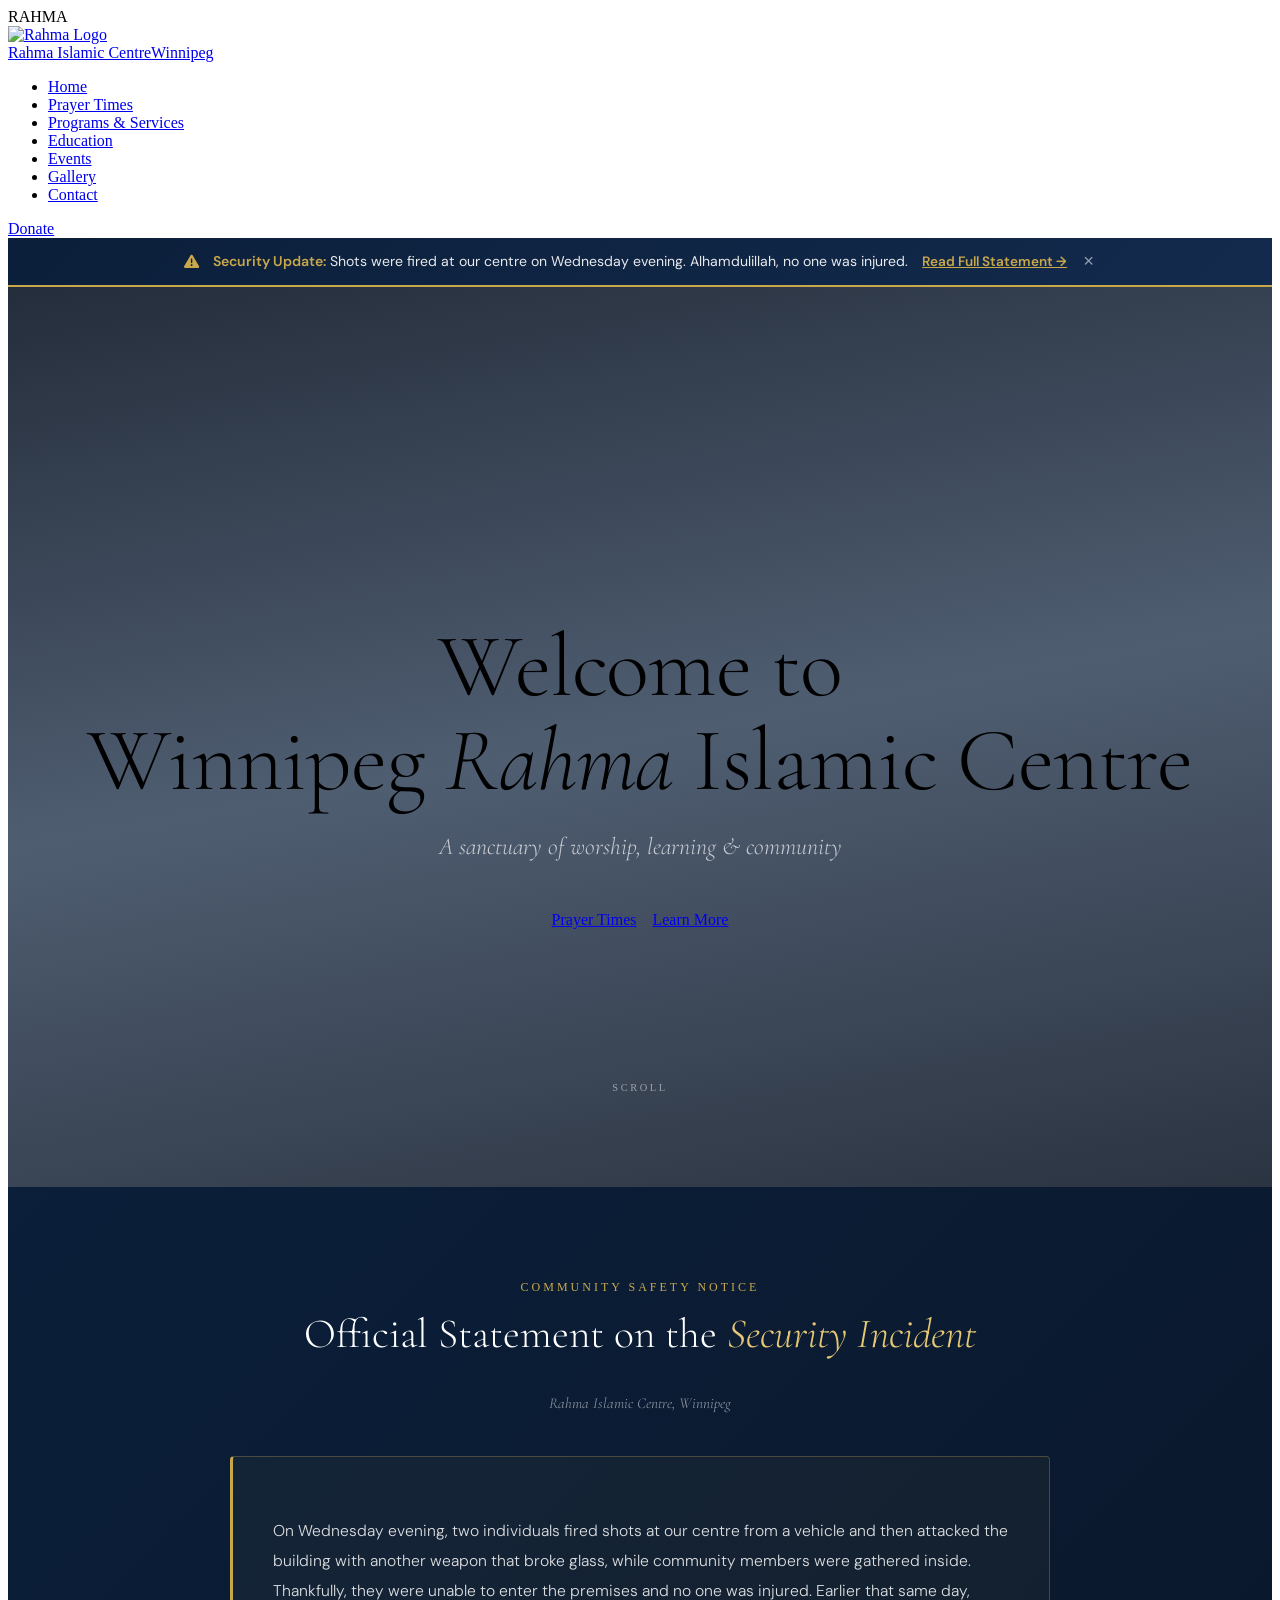
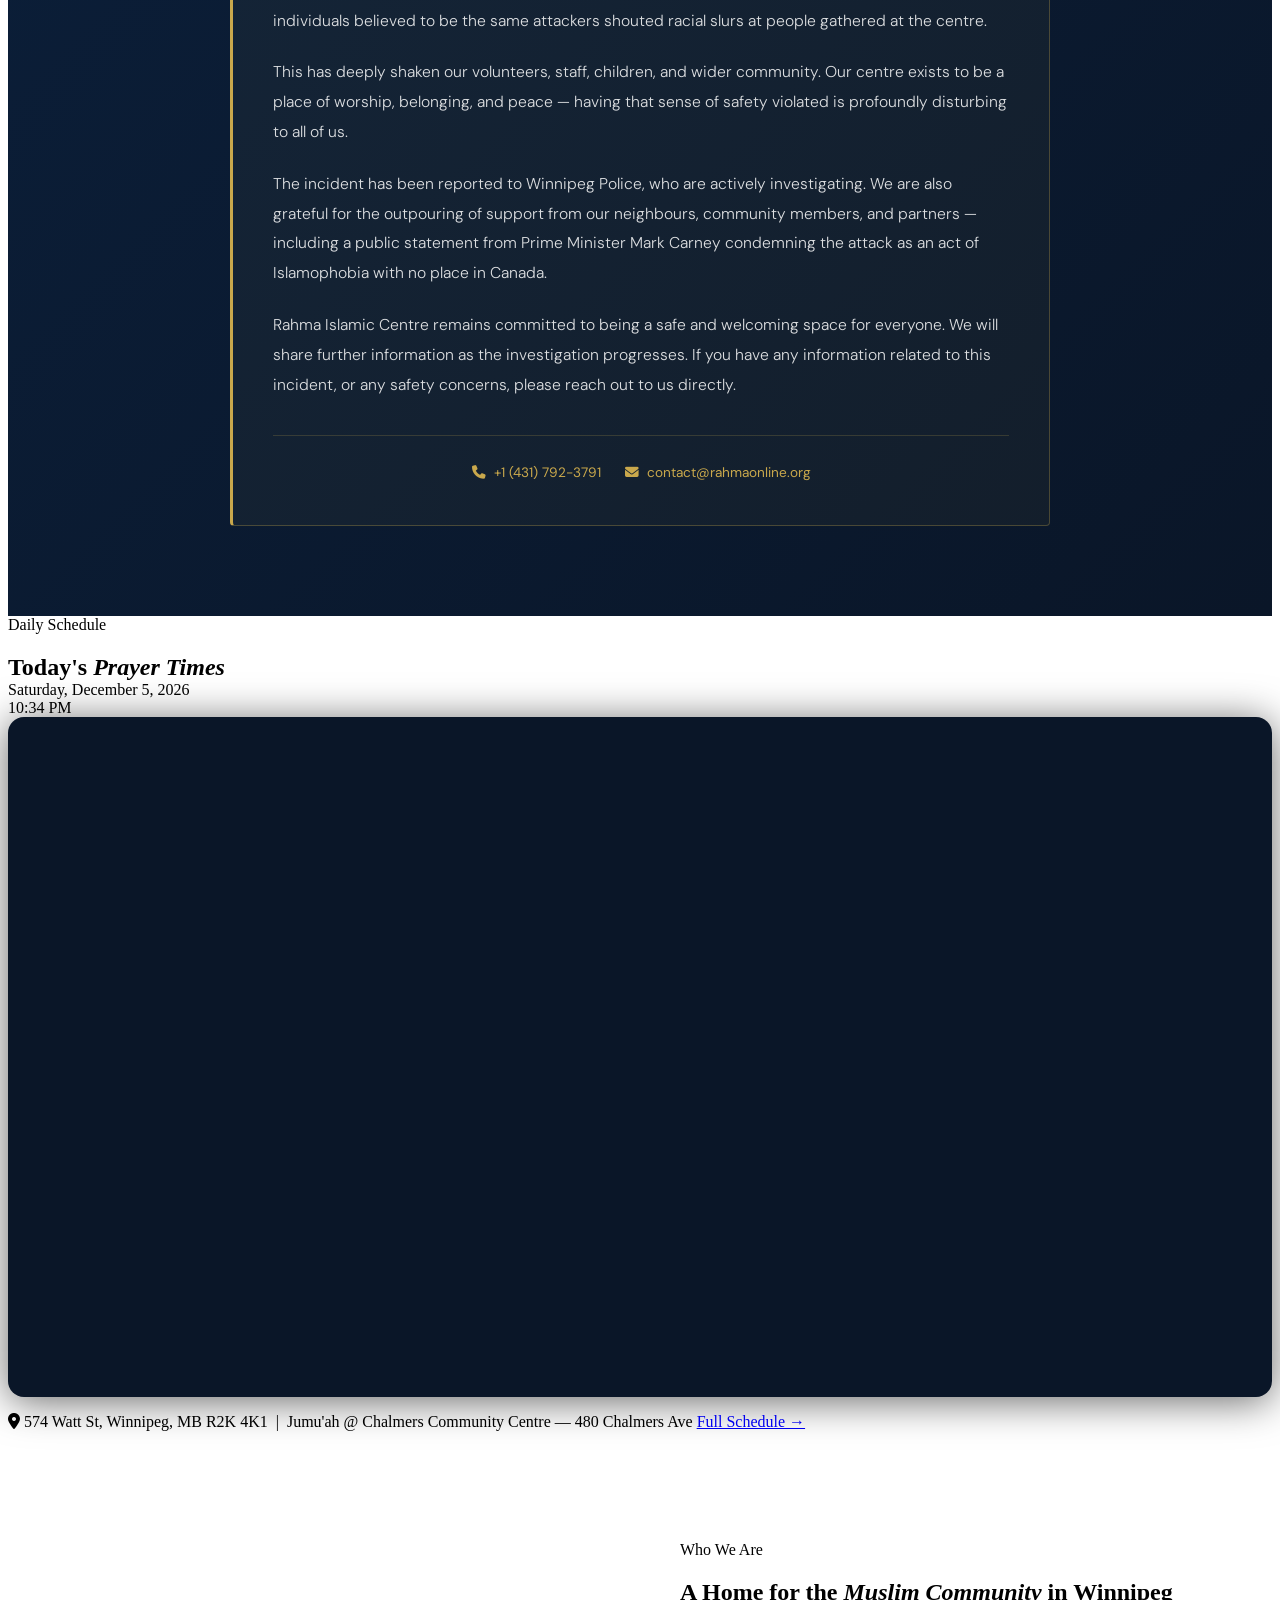
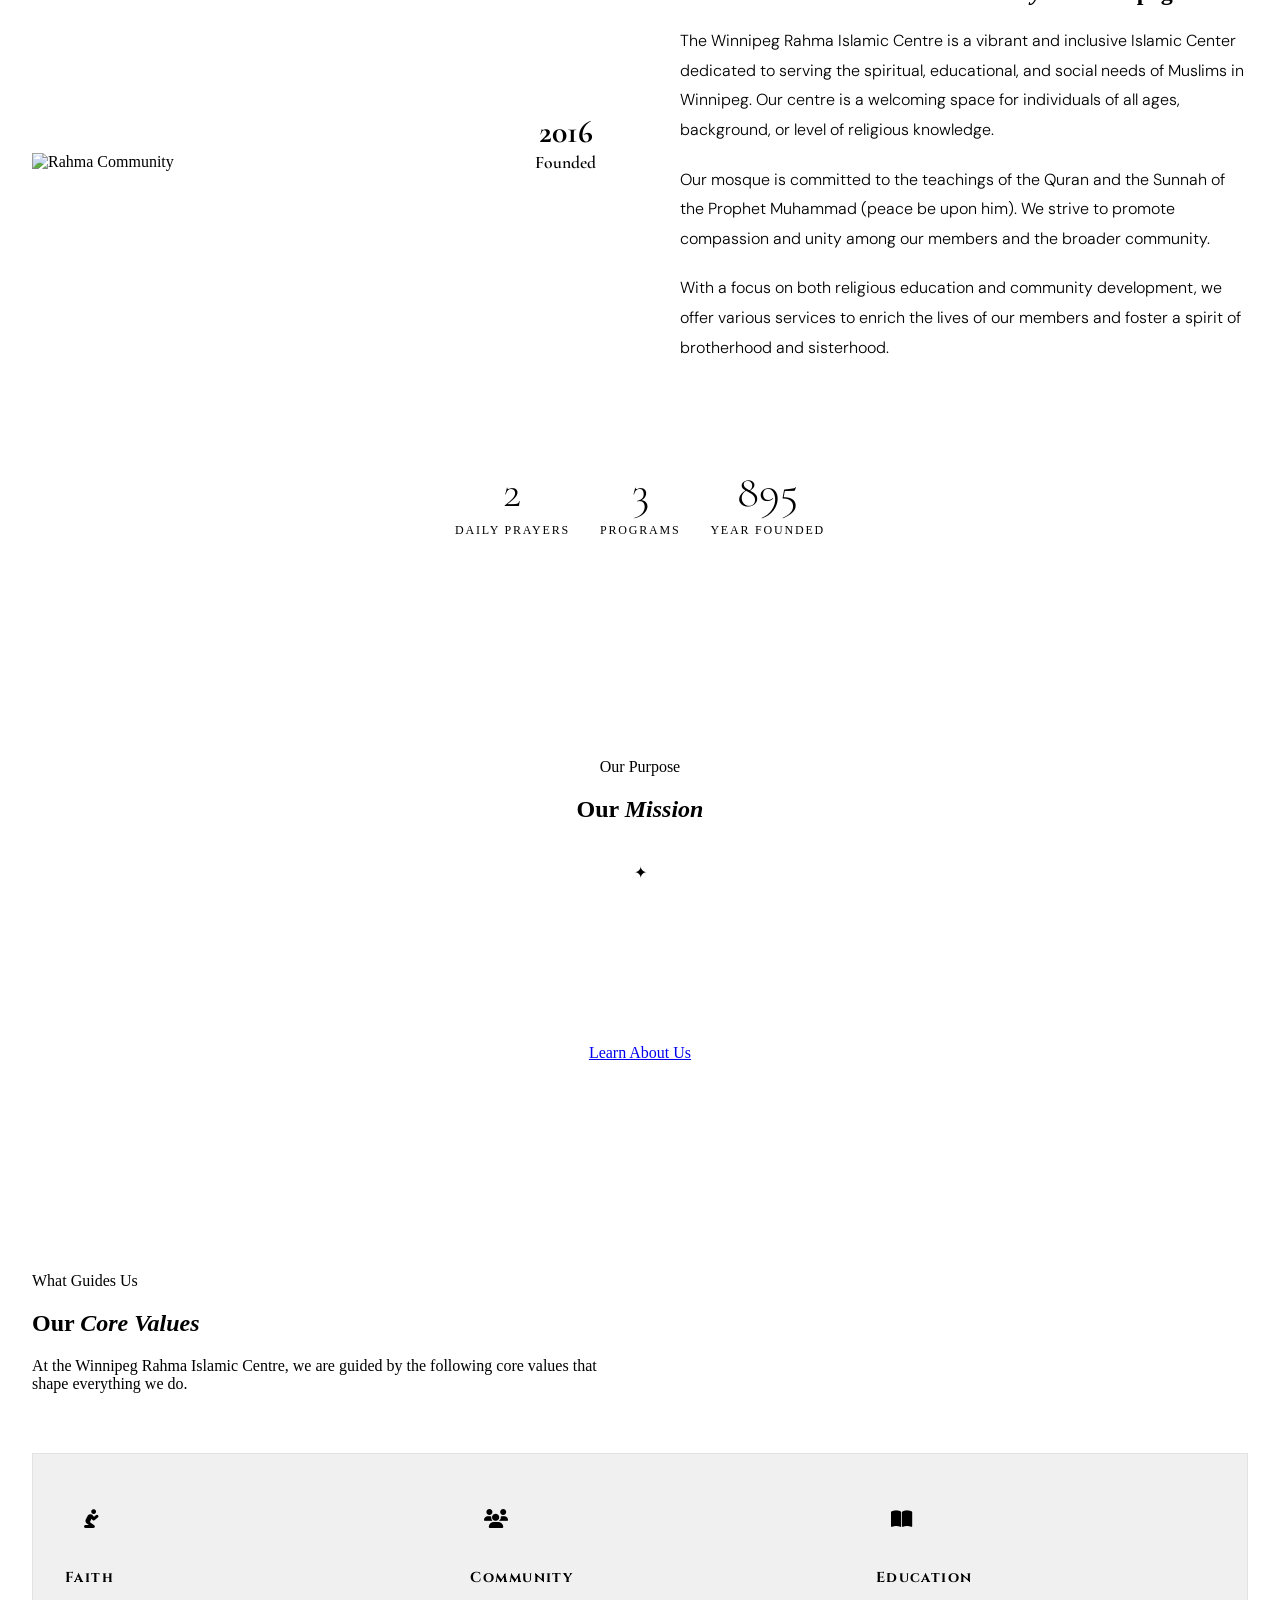
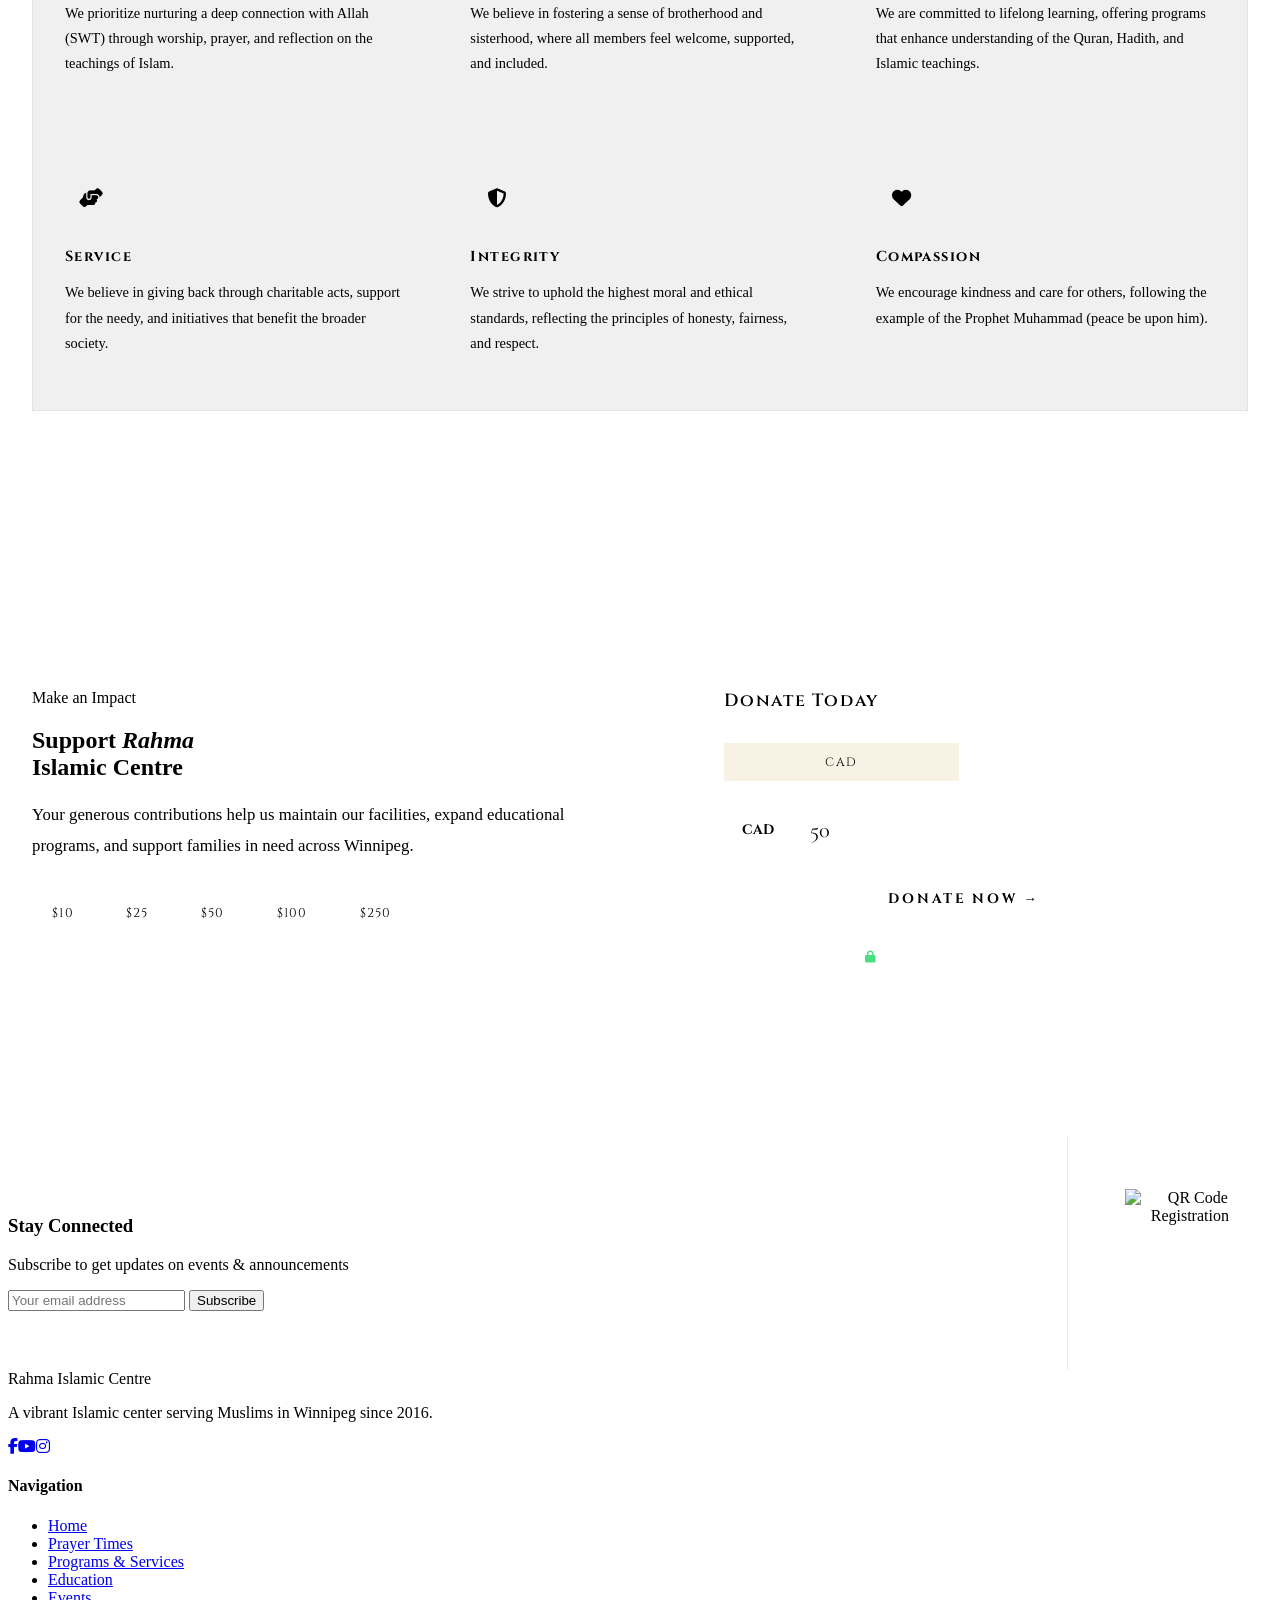
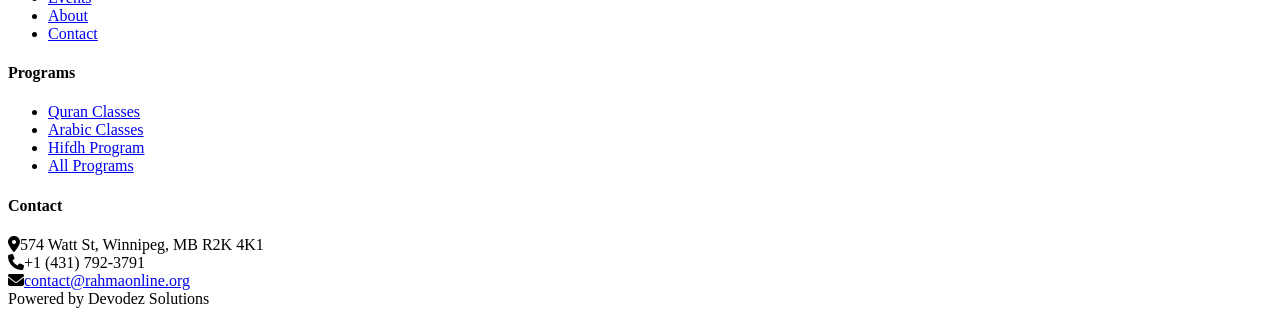
==== commit bb1adab7: "second" ====
--- a/index.html
+++ b/index.html
@@ -338,15 +338,15 @@
     </style>
 
     <!-- SECURITY ALERT BAR -->
-    <div id="securityAlertBar" style="position:relative;z-index:1200;background:linear-gradient(135deg,#5c1f2b 0%,#3a1119 100%);border-bottom:1px solid rgba(232,196,104,0.35);">
+    <div id="securityAlertBar" style="position:relative;z-index:1200;background:linear-gradient(135deg,#0B1F3A 0%,#132a4d 100%);border-bottom:2px solid #C9A84C;">
         <div class="container" style="display:flex;align-items:center;justify-content:center;gap:14px;flex-wrap:wrap;text-align:center;padding:13px 20px;">
-            <i class="fas fa-triangle-exclamation" style="color:#e8c468;font-size:0.95rem;flex-shrink:0;"></i>
-            <span style="font-family:'DM Sans',sans-serif;font-size:0.88rem;font-weight:400;color:#f4e9ea;line-height:1.5;">
-                <strong style="color:#e8c468;font-weight:600;">Security Update:</strong>
+            <i class="fas fa-triangle-exclamation" style="color:#C9A84C;font-size:0.95rem;flex-shrink:0;"></i>
+            <span style="font-family:'DM Sans',sans-serif;font-size:0.88rem;font-weight:400;color:rgba(255,255,255,0.9);line-height:1.5;">
+                <strong style="color:#C9A84C;font-weight:600;">Security Update:</strong>
                 Shots were fired at our centre on Wednesday evening. Alhamdulillah, no one was injured.
             </span>
-            <a href="#security-update" style="font-family:'DM Sans',sans-serif;font-size:0.85rem;color:#e8c468;font-weight:600;text-decoration:underline;white-space:nowrap;flex-shrink:0;">Read Full Statement →</a>
-            <button onclick="document.getElementById('securityAlertBar').style.display='none'" aria-label="Dismiss notice" style="background:none;border:none;color:rgba(244,233,234,0.55);font-size:1.15rem;line-height:1;cursor:pointer;padding:0 2px;flex-shrink:0;">&times;</button>
+            <a href="#security-update" style="font-family:'DM Sans',sans-serif;font-size:0.85rem;color:#C9A84C;font-weight:600;text-decoration:underline;white-space:nowrap;flex-shrink:0;">Read Full Statement →</a>
+            <button onclick="document.getElementById('securityAlertBar').style.display='none'" aria-label="Dismiss notice" style="background:none;border:none;color:rgba(255,255,255,0.55);font-size:1.15rem;line-height:1;cursor:pointer;padding:0 2px;flex-shrink:0;">&times;</button>
         </div>
     </div>
 
@@ -370,16 +370,16 @@
     </section>
 
     <!-- SECURITY UPDATE / OFFICIAL STATEMENT -->
-    <section id="security-update" style="background:linear-gradient(135deg,#2b1016 0%,#170a0d 100%);padding:90px 24px;position:relative;overflow:hidden;">
-        <div style="position:absolute;inset:-60%;border:1px solid rgba(232,196,104,0.1);opacity:0.06;pointer-events:none;animation:patternSpin 80s linear infinite;"></div>
+    <section id="security-update" style="background:linear-gradient(135deg,#0B1F3A 0%,#0a1628 100%);padding:90px 24px;position:relative;overflow:hidden;">
+        <div style="position:absolute;inset:-60%;border:1px solid rgba(201,168,76,0.15);opacity:0.07;pointer-events:none;animation:patternSpin 80s linear infinite;"></div>
         <div class="container" style="position:relative;z-index:1;max-width:820px;margin:0 auto;">
             <div style="text-align:center;margin-bottom:44px;">
-                <span style="font-size:0.75rem;letter-spacing:0.25em;text-transform:uppercase;color:#e8c468;">Community Safety Notice</span>
-                <h2 style="font-family:'Cormorant Garamond',serif;font-weight:300;font-size:clamp(1.8rem,4vw,2.6rem);color:#fff;margin-top:14px;">Official Statement on the <em style="font-style:italic;color:#e8c468;">Security Incident</em></h2>
+                <span style="font-size:0.75rem;letter-spacing:0.25em;text-transform:uppercase;color:#C9A84C;">Community Safety Notice</span>
+                <h2 style="font-family:'Cormorant Garamond',serif;font-weight:300;font-size:clamp(1.8rem,4vw,2.6rem);color:#fff;margin-top:14px;">Official Statement on the <em style="font-style:italic;color:#e6c874;">Security Incident</em></h2>
                 <p style="font-family:'Cormorant Garamond',serif;font-style:italic;font-size:0.95rem;color:rgba(255,255,255,0.5);margin-top:10px;">Rahma Islamic Centre, Winnipeg</p>
             </div>
 
-            <div style="background:rgba(255,255,255,0.04);border:1px solid rgba(232,196,104,0.2);border-radius:4px;padding:44px 40px;">
+            <div style="background:rgba(201,168,76,0.05);border:1px solid rgba(201,168,76,0.3);border-left:3px solid #C9A84C;border-radius:4px;padding:44px 40px;">
                 <p style="font-family:'DM Sans',sans-serif;font-size:0.98rem;line-height:1.9;color:rgba(255,255,255,0.85);font-weight:300;margin-bottom:22px;">
                     On Wednesday evening, two individuals fired shots at our centre from a vehicle and then attacked the building with another weapon that broke glass, while community members were gathered inside. Thankfully, they were unable to enter the premises and no one was injured. Earlier that same day, individuals believed to be the same attackers shouted racial slurs at people gathered at the centre.
                 </p>
@@ -393,9 +393,9 @@
                     Rahma Islamic Centre remains committed to being a safe and welcoming space for everyone. We will share further information as the investigation progresses. If you have any information related to this incident, or any safety concerns, please reach out to us directly.
                 </p>
 
-                <div style="margin-top:36px;padding-top:28px;border-top:1px solid rgba(232,196,104,0.15);display:flex;flex-wrap:wrap;gap:24px;justify-content:center;">
-                    <a href="tel:+14317923791" style="font-family:'DM Sans',sans-serif;font-size:0.85rem;color:#e8c468;text-decoration:none;"><i class="fas fa-phone" style="margin-right:8px;"></i>+1 (431) 792-3791</a>
-                    <a href="mailto:contact@rahmaonline.org" style="font-family:'DM Sans',sans-serif;font-size:0.85rem;color:#e8c468;text-decoration:none;"><i class="fas fa-envelope" style="margin-right:8px;"></i>contact@rahmaonline.org</a>
+                <div style="margin-top:36px;padding-top:28px;border-top:1px solid rgba(201,168,76,0.2);display:flex;flex-wrap:wrap;gap:24px;justify-content:center;">
+                    <a href="tel:+14317923791" style="font-family:'DM Sans',sans-serif;font-size:0.85rem;color:#C9A84C;text-decoration:none;"><i class="fas fa-phone" style="margin-right:8px;"></i>+1 (431) 792-3791</a>
+                    <a href="mailto:contact@rahmaonline.org" style="font-family:'DM Sans',sans-serif;font-size:0.85rem;color:#C9A84C;text-decoration:none;"><i class="fas fa-envelope" style="margin-right:8px;"></i>contact@rahmaonline.org</a>
                 </div>
             </div>
         </div>
